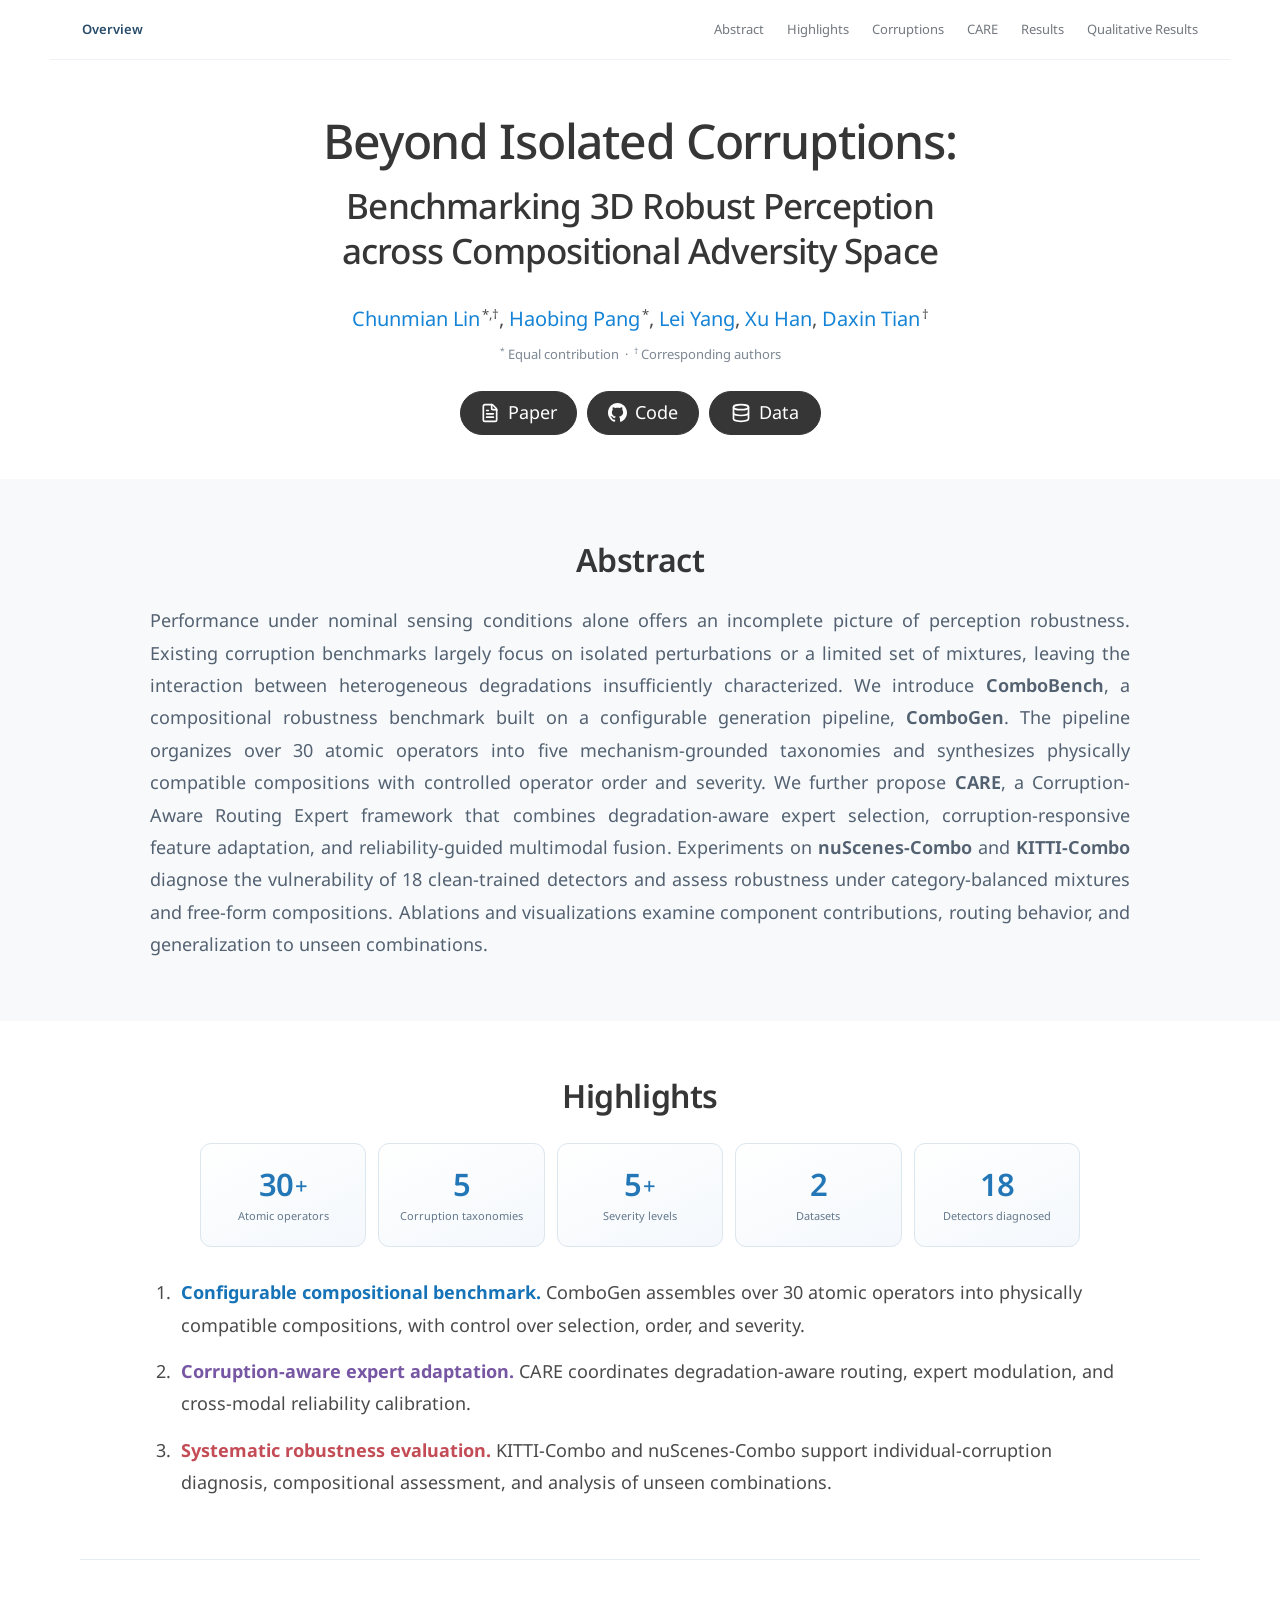
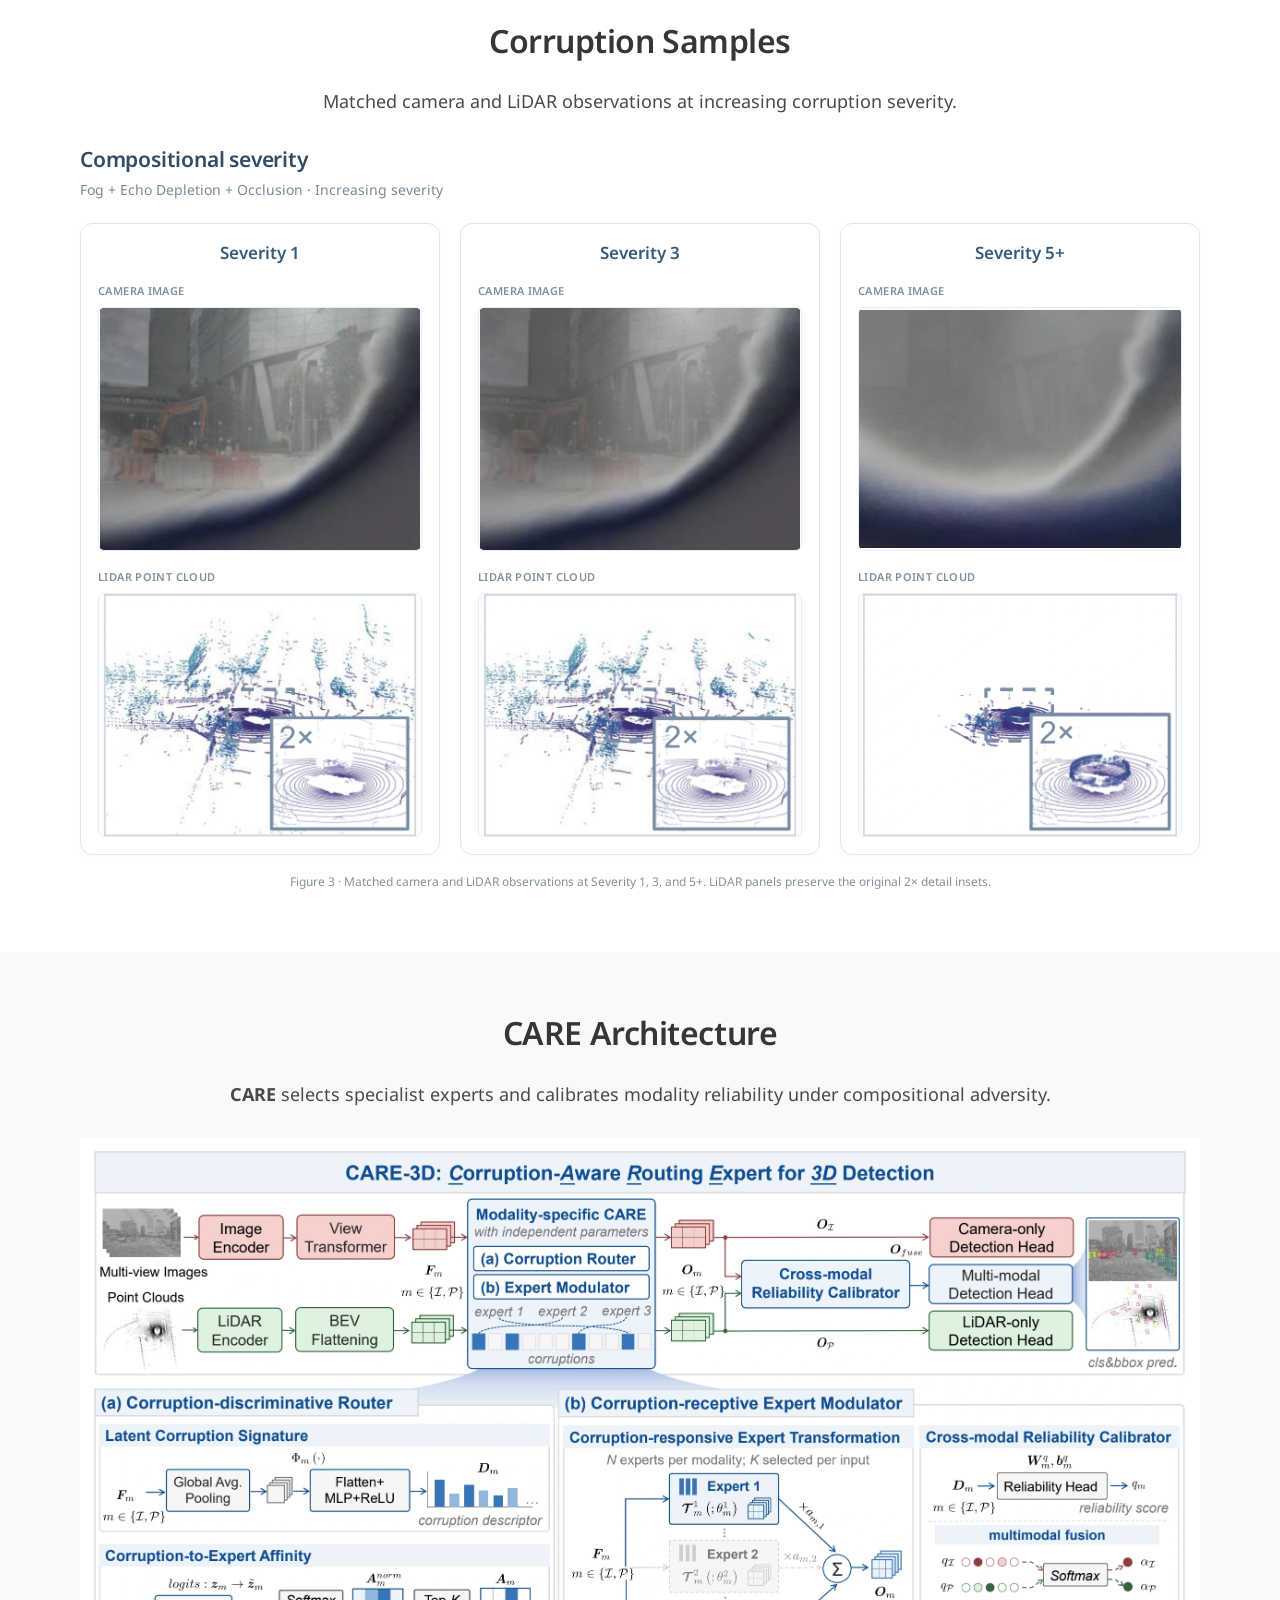
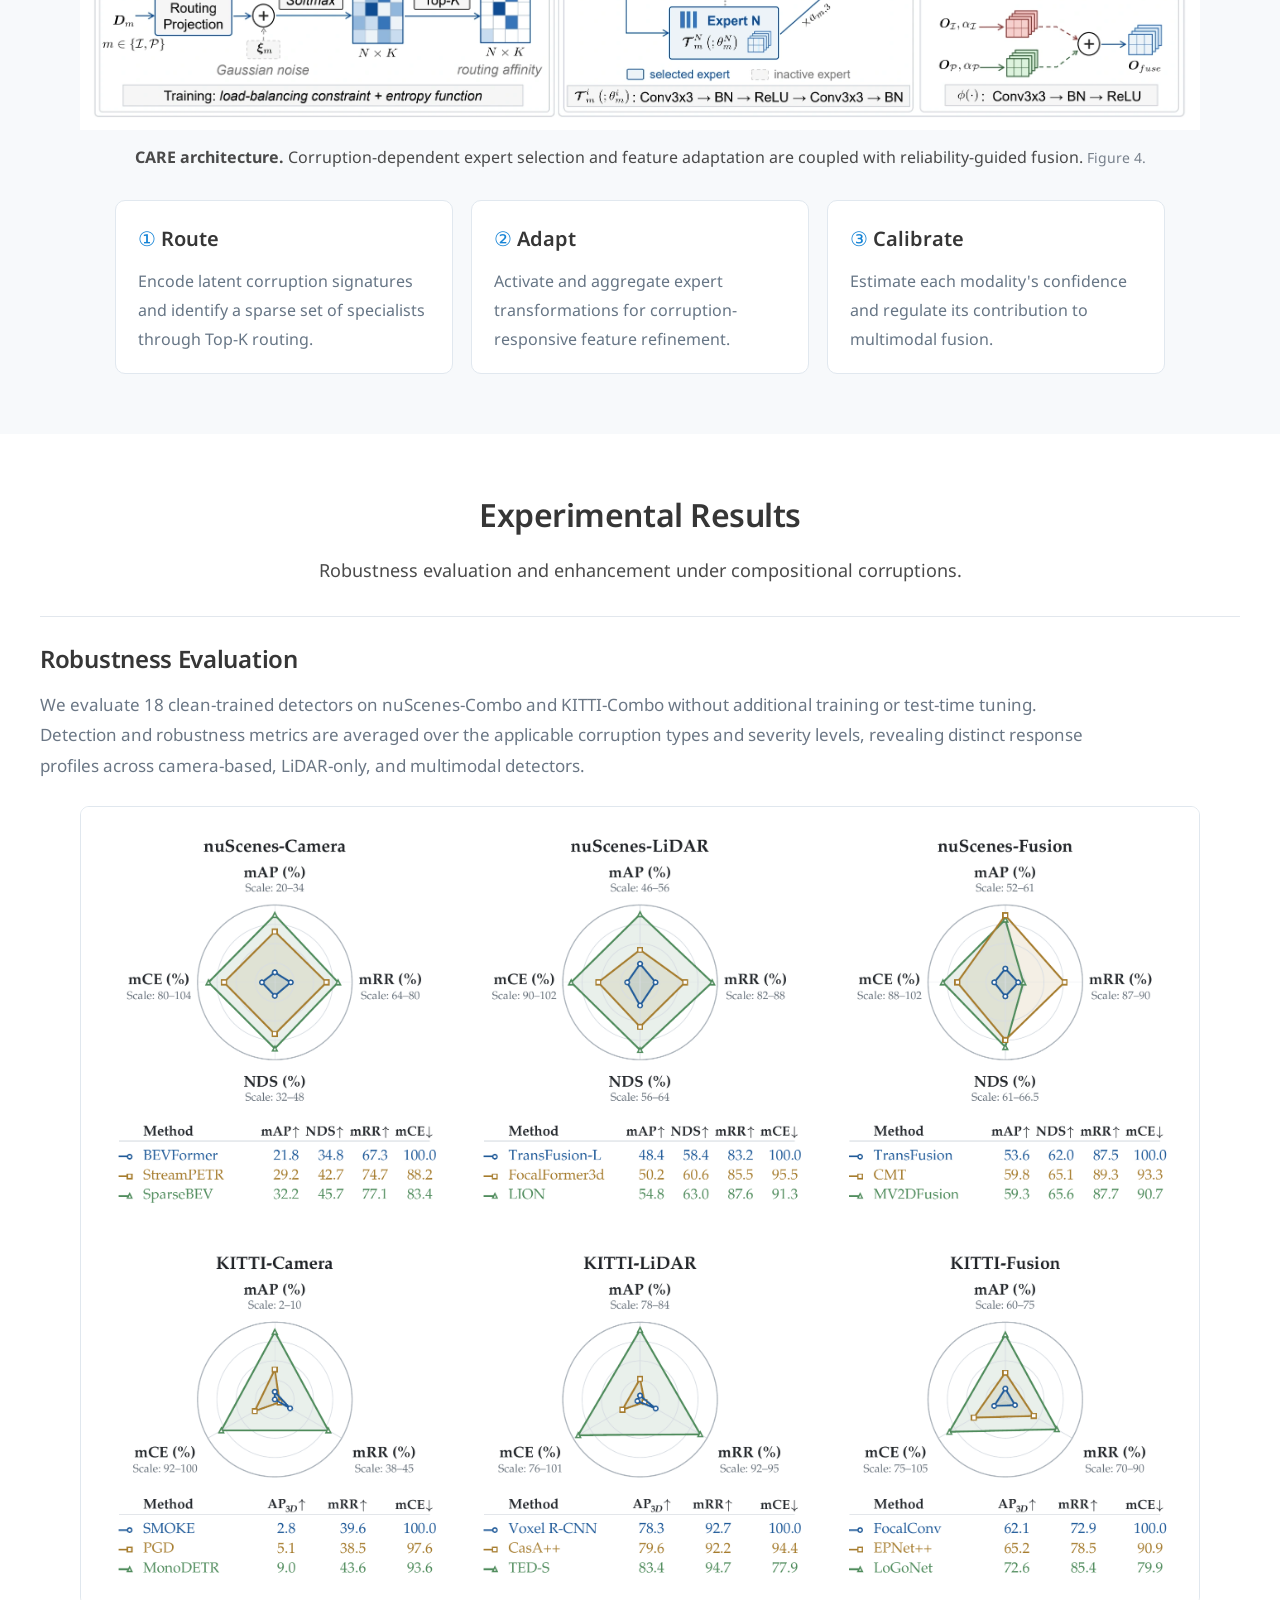
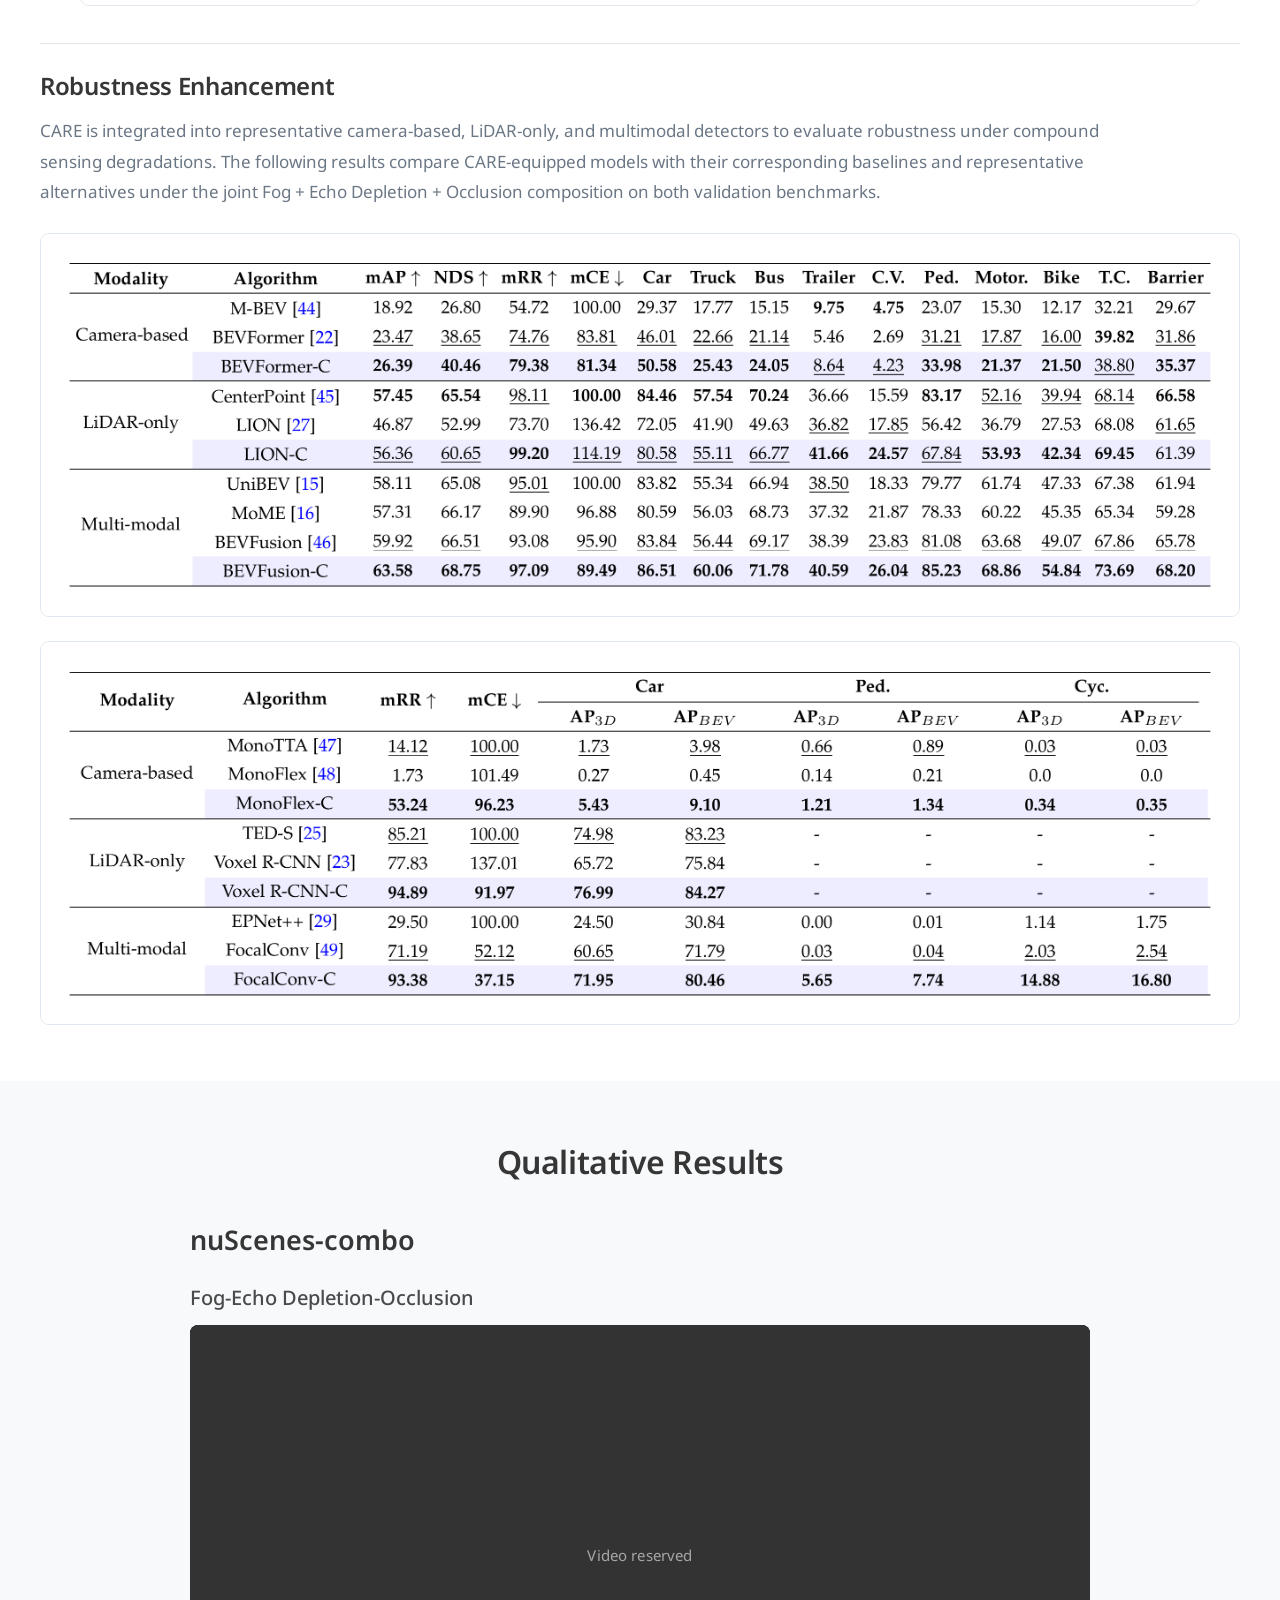
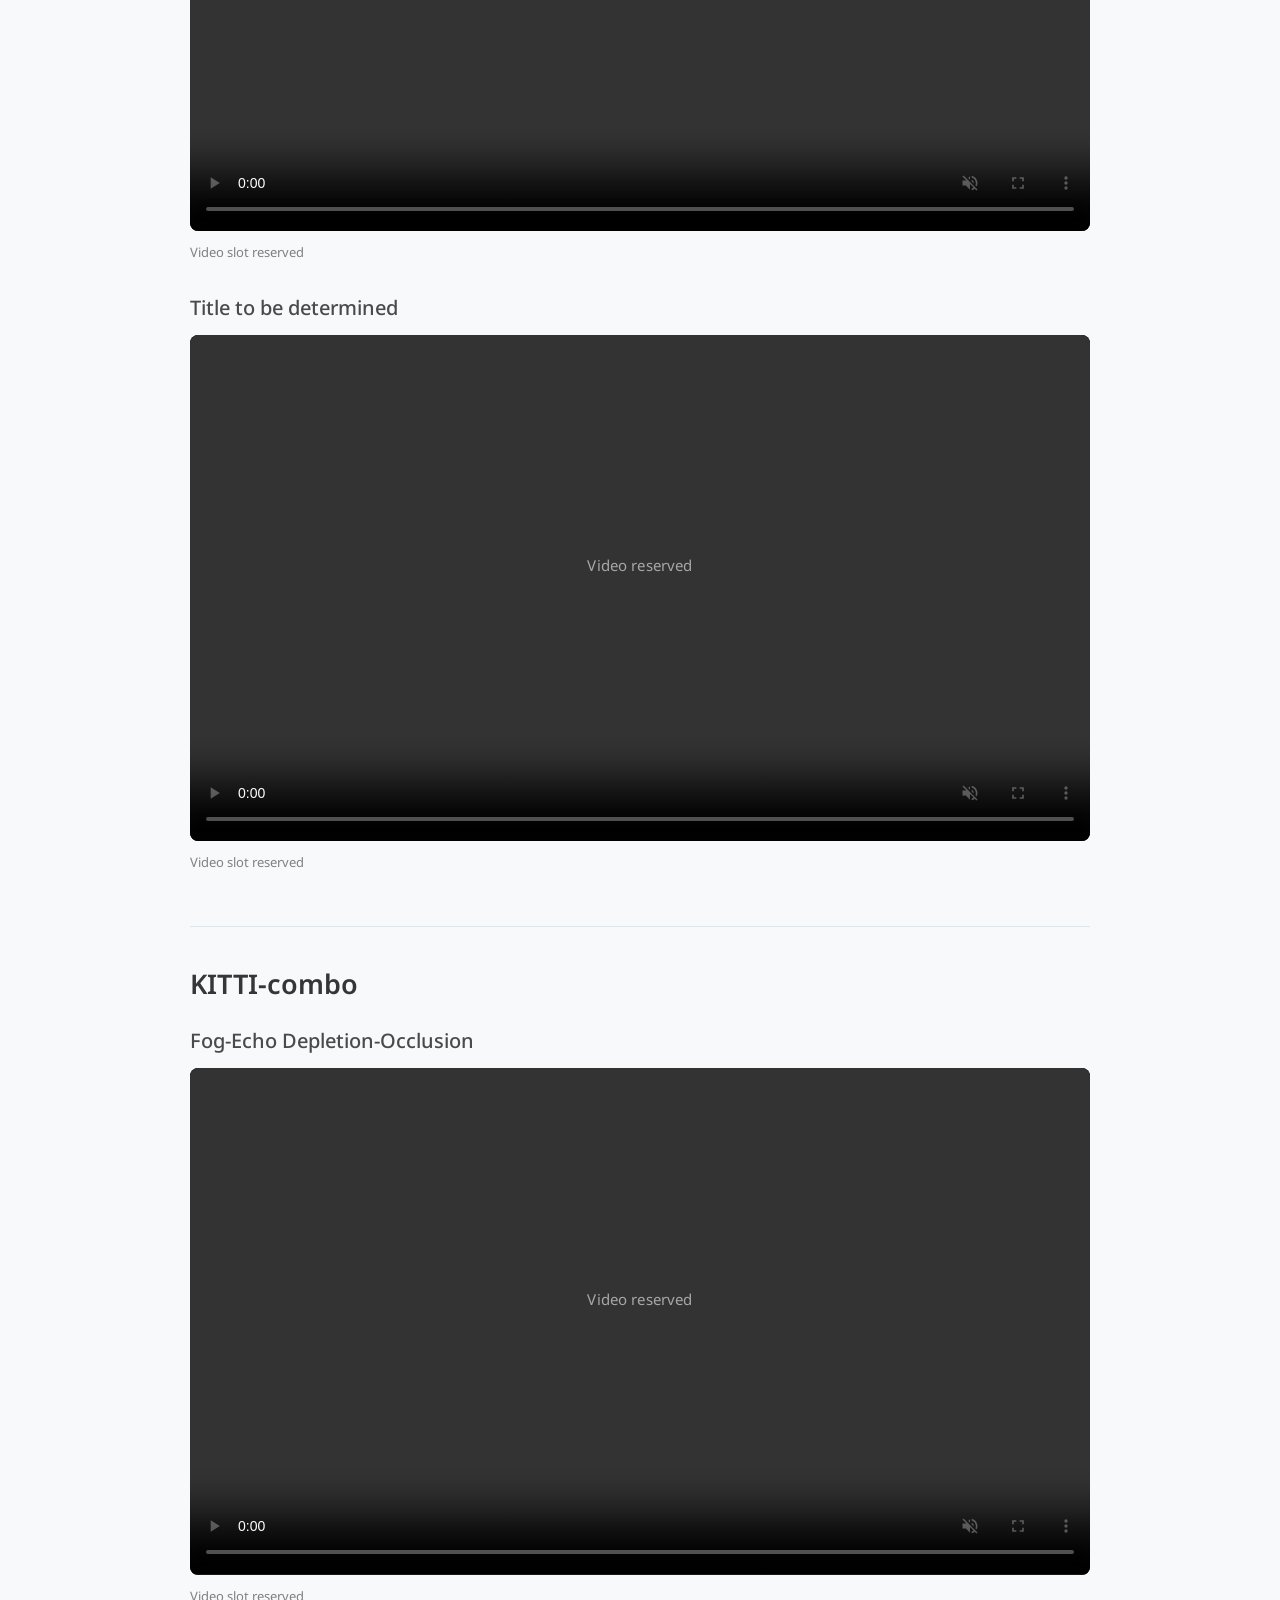
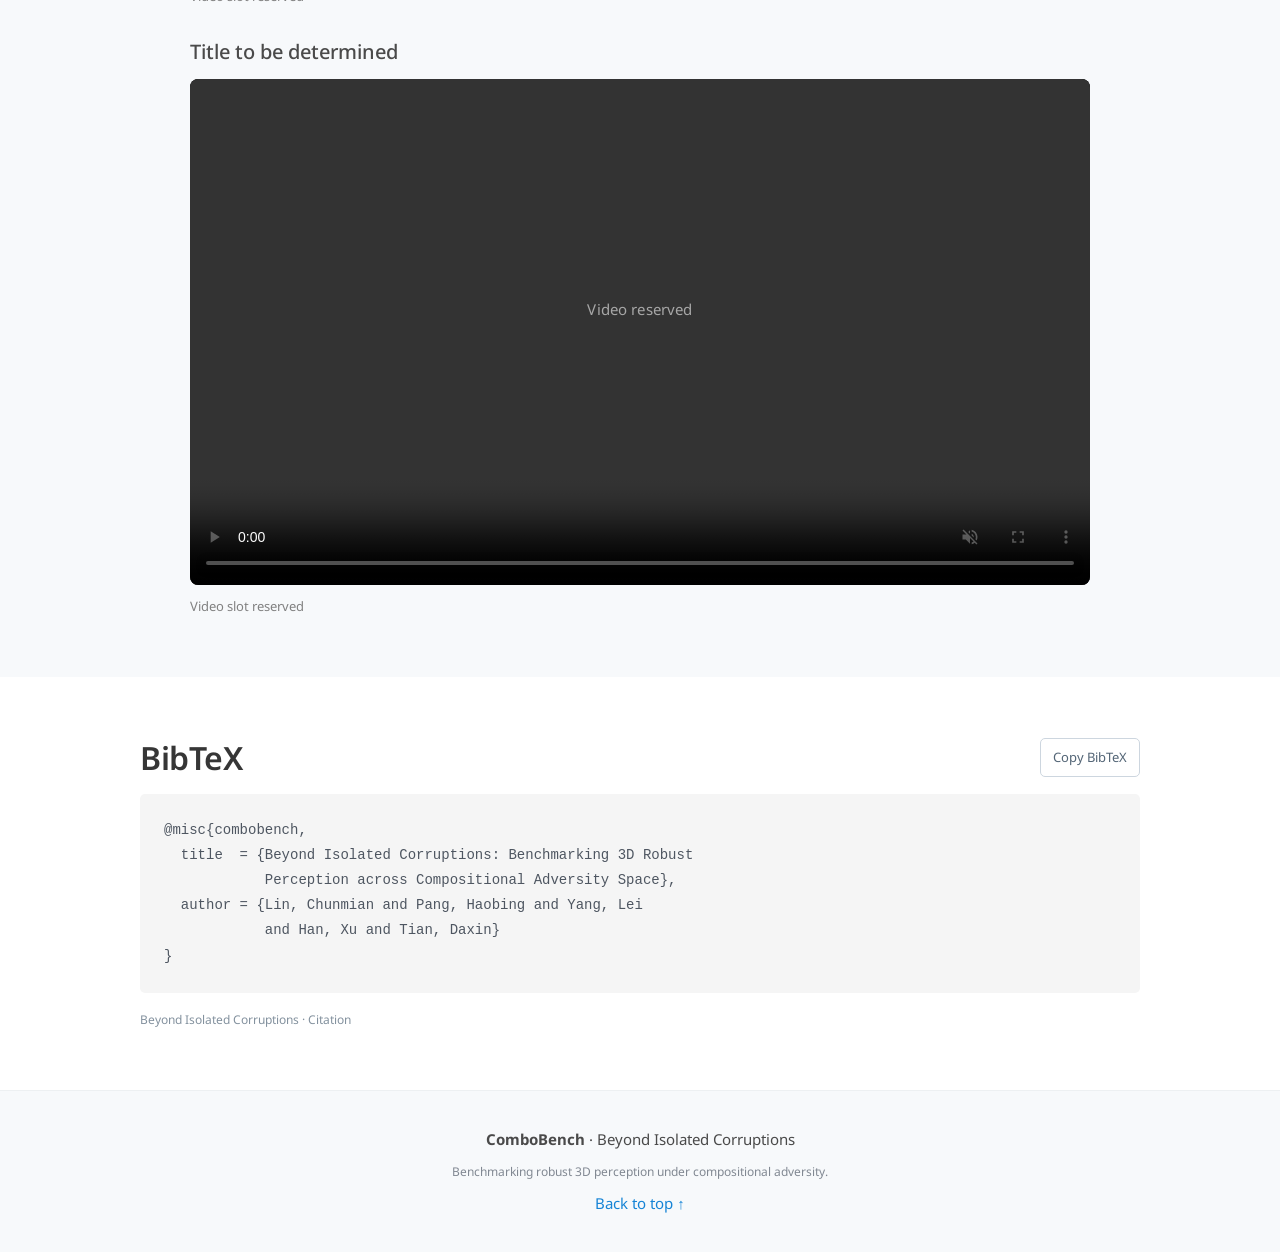
==== project-page/index.html @ 33fd04b5 "Add project page source in project-page directory" ====
<!DOCTYPE html>
<html lang="en">
<head>
<meta charset="utf-8"><meta name="viewport" content="width=device-width,initial-scale=1">
<meta name="description" content="ComboBench: a configurable benchmark and corruption-aware expert framework for robust 3D perception under compositional sensing degradations.">
<meta name="theme-color" content="#ffffff"><title>Beyond Isolated Corruptions: Benchmarking 3D Robust Perception</title>
<link rel="icon" href="assets/favicon.svg" type="image/svg+xml"><link rel="stylesheet" href="styles-v3.css?v=9">
<script src="site-config.js?v=11" defer></script><script src="script-v3.js?v=9" defer></script>
<link rel="stylesheet" href="styles-v9.css?v=9"></head>

<body><a class="skip-link" href="#main">Skip to content</a>
<nav class="top-nav" aria-label="Page sections"><a class="home-link" href="#top">Overview</a><div><a href="#abstract">Abstract</a><a href="#highlights">Highlights</a><a href="#corruption-examples">Corruptions</a><a href="#method">CARE</a><a href="#evaluation">Results</a><a href="#visualization">Qualitative Results</a></div></nav>
<main id="main">
<header class="publication-header" id="top">
<h1>Beyond Isolated Corruptions:
<span class="publication-subtitle">Benchmarking 3D Robust Perception<br class="title-break"> across Compositional Adversity Space</span></h1><p class="authors"><span data-author="chunmian">Chunmian Lin</span><sup>*,†</sup>, <span data-author="haobing">Haobing Pang</span><sup>*</sup>, <span data-author="lei">Lei Yang</span>, <span data-author="xu">Xu Han</span>, <span data-author="daxin">Daxin Tian</span><sup>†</sup></p>

<p class="contribution-note"><sup>*</sup> Equal contribution  ·  <sup>†</sup> Corresponding authors</p>
<p id="venue-line" class="venue-line" hidden=""></p><div class="publication-links" aria-label="Publication resources">
<button class="resource-pill is-pending" type="button" data-resource="paper"><img class="resource-icon" src="assets/icons/paper.svg" alt="" width="20" height="20">Paper</button>
<a class="resource-pill" href="https://github.com/buaa-linx/ComboBench" target="_blank" rel="noopener" data-resource="code"><img class="resource-icon github-icon" src="assets/icons/github.svg" alt="" width="20" height="20">Code</a>
<button class="resource-pill is-pending" type="button" data-resource="data"><img class="resource-icon" src="assets/icons/data.svg" alt="" width="20" height="20">Data</button>
</div></header>
<section class="section soft-section" id="abstract" aria-labelledby="abstract-title"><div class="content abstract-content"><h2 id="abstract-title">Abstract</h2><p>Performance under nominal sensing conditions alone offers an incomplete picture of perception robustness. Existing corruption benchmarks largely focus on isolated perturbations or a limited set of mixtures, leaving the interaction between heterogeneous degradations insufficiently characterized. We introduce <strong>ComboBench</strong>, a compositional robustness benchmark built on a configurable generation pipeline, <strong>ComboGen</strong>. The pipeline organizes over 30 atomic operators into five mechanism-grounded taxonomies and synthesizes physically compatible compositions with controlled operator order and severity. We further propose <strong>CARE</strong>, a Corruption-Aware Routing Expert framework that combines degradation-aware expert selection, corruption-responsive feature adaptation, and reliability-guided multimodal fusion. Experiments on <strong>nuScenes-Combo</strong> and <strong>KITTI-Combo</strong> diagnose the vulnerability of 18 clean-trained detectors and assess robustness under category-balanced mixtures and free-form compositions. Ablations and visualizations examine component contributions, routing behavior, and generalization to unseen combinations.</p></div></section>
<section class="section highlights content" id="highlights" aria-labelledby="highlights-title"><h2 id="highlights-title">Highlights</h2><dl class="benchmark-facts" aria-label="Benchmark at a glance">
<div class="fact-card"><dt>Atomic operators</dt><dd>30<span>+</span></dd></div>
<div class="fact-card"><dt>Corruption taxonomies</dt><dd>5</dd></div>
<div class="fact-card"><dt>Severity levels</dt><dd>5<span>+</span></dd></div>
<div class="fact-card"><dt>Datasets</dt><dd>2</dd></div>
<div class="fact-card"><dt>Detectors diagnosed</dt><dd>18</dd></div>
</dl><ol>
<li><strong class="blue">Configurable compositional benchmark.</strong> ComboGen assembles over 30 atomic operators into physically compatible compositions, with control over selection, order, and severity.</li>
<li><strong class="purple">Corruption-aware expert adaptation.</strong> CARE coordinates degradation-aware routing, expert modulation, and cross-modal reliability calibration.</li>
<li><strong class="red">Systematic robustness evaluation.</strong> KITTI-Combo and nuScenes-Combo support individual-corruption diagnosis, compositional assessment, and analysis of unseen combinations.</li>
</ol></section>
<section class="section content-wide" id="corruption-examples" aria-labelledby="corruption-examples-title"><h2 id="corruption-examples-title">Corruption Samples</h2><p class="section-intro">Matched camera and LiDAR observations at increasing corruption severity.</p><div class="sample-group"><div class="sample-group-heading"><div><h3>Compositional severity</h3><p>Fog + Echo Depletion + Occlusion · Increasing severity</p></div></div><div class="corruption-grid"><article class="corruption-example"><h4>Severity 1</h4><div class="corruption-panels"><figure class="corruption-panel"><figcaption>Camera image</figcaption><button class="figure-zoom corruption-zoom" type="button" data-image="assets/figures/camera-severity-1.webp" data-caption="Severity 1: Camera image under Fog–Echo Depletion–Occlusion on nuScenes-Combo. Original matched example from Figure 3." aria-label="Enlarge Severity 1 camera image"><img src="assets/figures/camera-severity-1.webp" alt="Severity 1 camera image from the matched corruption sequence in Figure 3" width="664" height="500" loading="lazy"><span class="zoom-label">Enlarge ↗</span></button></figure><figure class="corruption-panel"><figcaption>LiDAR point cloud</figcaption><button class="figure-zoom corruption-zoom" type="button" data-image="assets/figures/lidar-severity-1.webp" data-caption="Severity 1: LiDAR point cloud under Fog–Echo Depletion–Occlusion on nuScenes-Combo. Original matched example from Figure 3." aria-label="Enlarge Severity 1 lidar point cloud"><img src="assets/figures/lidar-severity-1.webp" alt="Severity 1 lidar point cloud from the matched corruption sequence in Figure 3" width="670" height="517" loading="lazy"><span class="zoom-label">Enlarge ↗</span></button></figure></div></article><article class="corruption-example"><h4>Severity 3</h4><div class="corruption-panels"><figure class="corruption-panel"><figcaption>Camera image</figcaption><button class="figure-zoom corruption-zoom" type="button" data-image="assets/figures/camera-severity-3.webp" data-caption="Severity 3: Camera image under Fog–Echo Depletion–Occlusion on nuScenes-Combo. Original matched example from Figure 3." aria-label="Enlarge Severity 3 camera image"><img src="assets/figures/camera-severity-3.webp" alt="Severity 3 camera image from the matched corruption sequence in Figure 3" width="663" height="500" loading="lazy"><span class="zoom-label">Enlarge ↗</span></button></figure><figure class="corruption-panel"><figcaption>LiDAR point cloud</figcaption><button class="figure-zoom corruption-zoom" type="button" data-image="assets/figures/lidar-severity-3.webp" data-caption="Severity 3: LiDAR point cloud under Fog–Echo Depletion–Occlusion on nuScenes-Combo. Original matched example from Figure 3." aria-label="Enlarge Severity 3 lidar point cloud"><img src="assets/figures/lidar-severity-3.webp" alt="Severity 3 lidar point cloud from the matched corruption sequence in Figure 3" width="670" height="517" loading="lazy"><span class="zoom-label">Enlarge ↗</span></button></figure></div></article><article class="corruption-example"><h4>Severity 5+</h4><div class="corruption-panels"><figure class="corruption-panel"><figcaption>Camera image</figcaption><button class="figure-zoom corruption-zoom" type="button" data-image="assets/figures/camera-severity-6.webp" data-caption="Severity 5+: Camera image under Fog–Echo Depletion–Occlusion on nuScenes-Combo. Original matched example from Figure 3." aria-label="Enlarge Severity 5+ camera image"><img src="assets/figures/camera-severity-6.webp" alt="Severity 5+ camera image from the matched corruption sequence in Figure 3" width="675" height="500" loading="lazy"><span class="zoom-label">Enlarge ↗</span></button></figure><figure class="corruption-panel"><figcaption>LiDAR point cloud</figcaption><button class="figure-zoom corruption-zoom" type="button" data-image="assets/figures/lidar-severity-6.webp" data-caption="Severity 5+: LiDAR point cloud under Fog–Echo Depletion–Occlusion on nuScenes-Combo. Original matched example from Figure 3." aria-label="Enlarge Severity 5+ lidar point cloud"><img src="assets/figures/lidar-severity-6.webp" alt="Severity 5+ lidar point cloud from the matched corruption sequence in Figure 3" width="674" height="517" loading="lazy"><span class="zoom-label">Enlarge ↗</span></button></figure></div></article></div><p class="source-note">Figure 3 · Matched camera and LiDAR observations at Severity 1, 3, and 5+. LiDAR panels preserve the original 2× detail insets.</p></div></section>
<section class="section soft-section" id="method" aria-labelledby="method-title"><div class="content-wide"><h2 id="method-title">CARE Architecture</h2><p class="section-intro"><strong>CARE</strong> selects specialist experts and calibrates modality reliability under compositional adversity.</p><figure class="research-figure"><button class="figure-zoom" type="button" data-image="assets/figures/care-framework.webp" data-caption="Figure 4: CARE combines corruption-discriminative routing, corruption-receptive expert modulation, and cross-modal reliability calibration." aria-label="Enlarge the CARE framework"><img src="assets/figures/care-framework.webp" alt="CARE architecture: input-conditioned routing, expert modulation, and reliability-guided camera–LiDAR fusion" width="2373" height="1230" loading="lazy"><span class="zoom-label">Enlarge ↗</span></button><figcaption><strong>CARE architecture.</strong> Corruption-dependent expert selection and feature adaptation are coupled with reliability-guided fusion. <span class="figure-number">Figure 4.</span></figcaption></figure>
<div class="method-components"><article><h3><span>①</span> Route</h3><p>Encode latent corruption signatures and identify a sparse set of specialists through Top-K routing.</p></article><article><h3><span>②</span> Adapt</h3><p>Activate and aggregate expert transformations for corruption-responsive feature refinement.</p></article><article><h3><span>③</span> Calibrate</h3><p>Estimate each modality's confidence and regulate its contribution to multimodal fusion.</p></article></div></div></section>
<section class="section results-section" id="evaluation" aria-labelledby="evaluation-title">
  <div class="results-content"><h2 id="evaluation-title">Experimental Results</h2><p class="section-intro">Robustness evaluation and enhancement under compositional corruptions.</p><div class="experiment-block" id="robustness-assessment"><div class="experiment-heading"><h3>Robustness Evaluation</h3></div><p class="experiment-intro">We evaluate 18 clean-trained detectors on nuScenes-Combo and KITTI-Combo without additional training or test-time tuning. Detection and robustness metrics are averaged over the applicable corruption types and severity levels, revealing distinct response profiles across camera-based, LiDAR-only, and multimodal detectors.</p><figure class="paper-result-image assessment-figure"><button class="figure-zoom " type="button" data-image="assets/figures/figure-5-original.webp" data-caption="Figure 5: Clean-trained robustness diagnosis on nuScenes-Combo and KITTI-Combo, averaged over applicable corruptions and severity levels." aria-label="Enlarge robustness assessment figure"><img src="assets/figures/figure-5-original.webp" alt="Figure 5: six radar plots of detection and robustness metrics for clean-trained detectors on KITTI-Combo and nuScenes-Combo" width="2610" height="1835" loading="lazy"><span class="zoom-label">Enlarge ↗</span></button></figure></div><div class="experiment-block" id="robustness-enhancement"><div class="experiment-heading"><h3>Robustness Enhancement</h3></div><p class="experiment-intro">CARE is integrated into representative camera-based, LiDAR-only, and multimodal detectors to evaluate robustness under compound sensing degradations. The following results compare CARE-equipped models with their corresponding baselines and representative alternatives under the joint Fog + Echo Depletion + Occlusion composition on both validation benchmarks.</p><figure class="paper-result-image paper-table" data-table="7"><button class="figure-zoom paper-table-zoom" type="button" data-image="assets/figures/table-7-original.webp" data-caption="nuScenes-Combo: original results under Fog + Echo Depletion + Occlusion." aria-label="Enlarge nuScenes-Combo result table"><img src="assets/figures/table-7-original.webp" alt="Original Table 7: nuScenes-Combo free-form corruption results comparing base and CARE-enhanced detectors" width="2610" height="765" loading="lazy"><span class="zoom-label">Enlarge ↗</span></button></figure><figure class="paper-result-image paper-table" data-table="8"><button class="figure-zoom paper-table-zoom" type="button" data-image="assets/figures/table-8-original.webp" data-caption="KITTI-Combo: original results under Fog + Echo Depletion + Occlusion." aria-label="Enlarge KITTI-Combo result table"><img src="assets/figures/table-8-original.webp" alt="Original Table 8: KITTI-Combo free-form corruption results comparing base and CARE-enhanced detectors" width="2610" height="765" loading="lazy"><span class="zoom-label">Enlarge ↗</span></button></figure></div></div></section>

<section class="section visualization-section soft-section" id="visualization" aria-labelledby="visualization-title"><div class="content-wide">
    <h2 id="visualization-title">Qualitative Results</h2>
    <section class="qualitative-dataset" id="qualitative-nuscenes" aria-labelledby="qualitative-nuscenes-title">
      <h3 id="qualitative-nuscenes-title">nuScenes-combo</h3>
      <div class="dataset-videos"><article class="video-card" aria-labelledby="video-title-nuscenes-1">
      <h4 id="video-title-nuscenes-1">Fog-Echo Depletion-Occlusion</h4>
      <div class="video-slot" data-video="nuscenes" data-video-index="0">
        <video class="reserved-video" controls muted playsinline preload="none" aria-label="nuScenes-combo: Fog-Echo Depletion-Occlusion; video reserved" aria-describedby="video-state-nuscenes-1"></video>
        <div class="video-reserved-label" aria-hidden="true"><span>Video reserved</span></div>
      </div>
      <p class="video-state" id="video-state-nuscenes-1">Video slot reserved</p>
    </article><article class="video-card" aria-labelledby="video-title-nuscenes-2">
      <h4 id="video-title-nuscenes-2">Title to be determined</h4>
      <div class="video-slot" data-video="nuscenes" data-video-index="1">
        <video class="reserved-video" controls muted playsinline preload="none" aria-label="nuScenes-combo: Title to be determined; video reserved" aria-describedby="video-state-nuscenes-2"></video>
        <div class="video-reserved-label" aria-hidden="true"><span>Video reserved</span></div>
      </div>
      <p class="video-state" id="video-state-nuscenes-2">Video slot reserved</p>
    </article></div>
    </section>
<section class="qualitative-dataset" id="qualitative-kitti" aria-labelledby="qualitative-kitti-title">
      <h3 id="qualitative-kitti-title">KITTI-combo</h3>
      <div class="dataset-videos"><article class="video-card" aria-labelledby="video-title-kitti-1">
      <h4 id="video-title-kitti-1">Fog-Echo Depletion-Occlusion</h4>
      <div class="video-slot" data-video="kitti" data-video-index="0">
        <video class="reserved-video" controls muted playsinline preload="none" aria-label="KITTI-combo: Fog-Echo Depletion-Occlusion; video reserved" aria-describedby="video-state-kitti-1"></video>
        <div class="video-reserved-label" aria-hidden="true"><span>Video reserved</span></div>
      </div>
      <p class="video-state" id="video-state-kitti-1">Video slot reserved</p>
    </article><article class="video-card" aria-labelledby="video-title-kitti-2">
      <h4 id="video-title-kitti-2">Title to be determined</h4>
      <div class="video-slot" data-video="kitti" data-video-index="1">
        <video class="reserved-video" controls muted playsinline preload="none" aria-label="KITTI-combo: Title to be determined; video reserved" aria-describedby="video-state-kitti-2"></video>
        <div class="video-reserved-label" aria-hidden="true"><span>Video reserved</span></div>
      </div>
      <p class="video-state" id="video-state-kitti-2">Video slot reserved</p>
    </article></div>
    </section>
</div></section><section class="section citation-section content" id="citation" aria-labelledby="citation-title"><div class="citation-heading"><h2 id="citation-title">BibTeX</h2><button type="button" id="copy-citation">Copy BibTeX</button></div><pre><code id="bibtex">@misc{combobench,
  title  = {Beyond Isolated Corruptions: Benchmarking 3D Robust
            Perception across Compositional Adversity Space},
  author = {Lin, Chunmian and Pang, Haobing and Yang, Lei
            and Han, Xu and Tian, Daxin}
}</code></pre><p class="source-note">Beyond Isolated Corruptions · Citation</p><span id="copy-status" class="sr-only" role="status"></span></section>
</main>
<footer class="site-footer"><div class="content"><p><strong>ComboBench</strong> · Beyond Isolated Corruptions</p><p class="footer-note">Benchmarking robust 3D perception under compositional adversity.</p><p><a href="#top">Back to top ↑</a></p></div></footer>
<dialog id="image-dialog" class="image-dialog" aria-label="Enlarged paper figure"><button type="button" id="dialog-close" class="dialog-close" aria-label="Close enlarged figure">Close ×</button><img id="dialog-image" alt=""><p id="dialog-caption"></p></dialog>
<dialog id="resource-dialog" class="resource-dialog" aria-labelledby="resource-dialog-title"><button type="button" id="resource-dialog-close" class="dialog-close" aria-label="Close resource notice">Close ×</button><span class="placeholder-badge">Reserved resource</span><h2 id="resource-dialog-title">Resource link pending</h2><p id="resource-dialog-message"></p><button type="button" class="notice-dismiss" id="resource-dismiss">Got it</button></dialog>
</body></html>
---- project-page/styles-v3.css ----
:root{--text:#363636;--body:#4a4a4a;--blue:#1684d6;--deep-blue:#126bb5;--border:#e2e5e9;--soft:#f5f5f5}
*{box-sizing:border-box}html{scroll-behavior:smooth;scroll-padding-top:24px}body{margin:0;background:#fff;color:var(--body);font-family:"Segoe UI",Arial,Helvetica,sans-serif;font-size:18px;line-height:1.65;-webkit-font-smoothing:antialiased}h1,h2,h3,h4,p,figure{margin:0}h1,h2,h3,h4{color:var(--text)}a{color:var(--blue);text-decoration:none}a:hover{color:var(--deep-blue);text-decoration:underline}button{font:inherit;cursor:pointer}button,a{-webkit-tap-highlight-color:transparent}button:focus-visible,a:focus-visible{outline:3px solid #93c9f2;outline-offset:4px}img{display:block;max-width:100%}button svg,a svg{width:19px;height:19px;flex-shrink:0}sup{font-size:.65em;line-height:0}.icon-library{position:absolute;width:0;height:0;overflow:hidden}.content,.content-wide{width:calc(100% - 64px);margin-inline:auto}.content{max-width:1000px}.content-wide{max-width:1120px}.section{padding-block:48px}.soft-section{background:var(--soft)}.ruled{border-top:1px solid var(--border)}h2{font-size:32px;font-weight:650;text-align:center;line-height:1.25;letter-spacing:-.6px;margin-bottom:24px}.section-intro{text-align:center;font-size:19px;line-height:1.6;margin:0 auto 28px;max-width:900px}.intro-secondary{font-size:17px;color:#636970}.source-note{font-size:14px;line-height:1.7;color:#6b7178;margin-top:17px;text-align:center}.body-intro{max-width:970px;margin:0 auto 24px;text-align:center;font-size:17px}.skip-link{position:absolute;left:16px;top:-80px;z-index:50;background:#222;color:white;padding:10px 20px}.skip-link:focus{top:10px}.sr-only{position:absolute;width:1px;height:1px;padding:0;margin:-1px;overflow:hidden;clip:rect(0,0,0,0);white-space:nowrap;border:0}
.top-nav{height:54px;max-width:1120px;margin:auto;display:flex;justify-content:space-between;align-items:center;padding-inline:32px;font-size:14px;color:#73787f}.top-nav a{color:inherit}.top-nav .home-link{font-weight:600;color:#4f555b}.top-nav>div{display:flex;gap:24px}.publication-header{max-width:1180px;margin:auto;text-align:center;padding:30px 32px 32px}.publication-header h1{font-size:43px;line-height:1.18;font-weight:650;letter-spacing:-1.45px}.project-name{color:var(--blue);font-weight:750}.publication-subtitle{font-size:39px;font-weight:600;letter-spacing:-1px;display:inline-block;margin-top:7px}.authors{font-size:20px;line-height:1.8;margin:23px auto 6px;max-width:1080px}.authors [data-author]{color:var(--blue);white-space:nowrap}.authors [data-author] a{color:inherit}.authors sup{margin-left:2px}.affiliations{font-size:17px;line-height:1.8;display:flex;flex-wrap:wrap;gap:0 20px;justify-content:center}.affiliations sup{margin-right:2px}.contribution-note{font-size:14px;color:#73787f;margin-top:6px}.venue-line{display:flex;gap:10px;justify-content:center;align-items:center;margin-top:13px;font-size:14px;min-height:24px;color:#586779}.venue-line span{color:#7a8087;font-size:13px}.publication-links{display:flex;flex-wrap:wrap;justify-content:center;gap:7px;margin-top:19px}.resource-pill{display:inline-flex;align-items:center;justify-content:center;gap:7px;background:#363636;border:1px solid #363636;color:#fff;border-radius:999px;min-height:42px;padding:8px 16px;font-size:16px;line-height:1.3;transition:background .15s}.resource-pill:hover{background:#171717;color:#fff;text-decoration:none}.resource-pill small{font-size:10px;color:#e1e3e5;opacity:.85;letter-spacing:.02em}.resource-pill.is-pending{background:#4d5054;border-color:#4d5054}.resource-pill.is-pending:hover{background:#303337}.arxiv-icon{font-family:Georgia,serif;font-size:23px;line-height:19px;width:18px;display:inline-block}
.teaser{padding-top:7px;padding-bottom:25px}.teaser-image{padding:0!important;border-radius:6px;overflow:hidden}.teaser figure>figcaption{font-size:20px;text-align:center;max-width:1050px;margin:18px auto 0;line-height:1.5}.teaser-facts{margin-top:20px;display:flex;justify-content:center;flex-wrap:wrap;gap:12px 26px;font-size:15px;color:#69707a}.teaser-facts b{color:#34576f;font-weight:700}.highlights{padding-top:34px;padding-bottom:44px}.highlights h2{text-align:left;font-size:28px;margin-bottom:19px}.highlights ol{padding-left:26px;margin:0}.highlights li{padding-left:5px;margin-bottom:12px;font-size:18px;line-height:1.7}.highlights li:last-child{margin-bottom:0}.blue{color:#1673b8}.purple{color:#7757a3}.red{color:#c34c56}.abstract-content{max-width:960px}.abstract-content>p:first-of-type{text-align:justify;font-size:18px;line-height:1.8}.abstract-content strong{font-weight:650}
.research-figure{margin:26px 0 24px}.figure-zoom{position:relative;display:block;width:100%;background:white;border:0;padding:12px;text-align:left}.figure-zoom img{width:100%;height:auto}.zoom-label{position:absolute;right:12px;bottom:10px;padding:4px 9px;border-radius:4px;background:#fffffff2;color:#627080;font-size:11px;border:1px solid #e6e9ec;opacity:0;transition:opacity .15s}.figure-zoom:hover .zoom-label,.figure-zoom:focus-visible .zoom-label{opacity:1}.research-figure>figcaption{font-size:16px;line-height:1.65;margin:14px auto 0;max-width:1040px;text-align:center}.figure-number{white-space:nowrap;color:#78818c;font-size:14px}.taxonomy{display:flex;justify-content:center;flex-wrap:wrap;gap:9px;margin:25px auto 30px}.taxonomy span{font-size:14px;color:#3f6d93;background:#eef5fb;border:1px solid #d8e8f5;padding:6px 12px;border-radius:5px}.table-scroll{overflow-x:auto;width:100%;border-block:1px solid #d5dae1}table{width:100%;border-collapse:collapse;font-size:16px;text-align:center;font-variant-numeric:tabular-nums;white-space:nowrap}caption{font-size:16px;font-weight:600;padding-bottom:13px;white-space:normal}th,td{padding:13px 18px;border-bottom:1px solid #e2e6ea}thead th{font-weight:600;background:#f5f7f9;font-size:15px}tbody th{text-align:left;font-weight:500}tbody tr:last-child th,tbody tr:last-child td{border-bottom:0}.yes{color:#378c71;font-size:21px}.benchmark-table{max-width:1000px;margin:30px auto 0;border-top:0}.subsection-title{font-size:24px;font-weight:600;text-align:center;margin:30px 0 15px;line-height:1.35}.method-components{display:grid;grid-template-columns:repeat(3,1fr);gap:35px;max-width:1050px;margin:30px auto 0}.method-components h3{font-size:22px;font-weight:600;margin-bottom:10px}.method-components h3 span{color:var(--blue);font-weight:400}.method-components p{font-size:16px;line-height:1.75}.results-subtitle{margin-top:42px}.result-tabs{display:flex;justify-content:center;border-bottom:1px solid #cfd7df;margin:25px auto 0;max-width:980px;gap:4px}.result-tabs button{font-size:16px;background:transparent;border:0;border-bottom:3px solid transparent;margin-bottom:-1px;color:#636b75;padding:12px 20px}.result-tabs button[aria-selected=true]{border-color:var(--blue);color:var(--blue);font-weight:600}.result-tabs button:hover{background:#f5f9fd}.results-panel{max-width:980px;margin:28px auto 0}.results-panel[hidden]{display:none}.results-panel h4{text-align:center;font-size:21px;font-weight:600}.protocol-description{text-align:center;font-size:14px;color:#737c87;margin-top:6px;margin-bottom:20px}.results-panel th:first-child{min-width:210px}.care-row{background:#eef6fd}.care-row th{font-weight:600}.gain-row{color:#1673b8;font-size:15px}.table-note{max-width:980px;margin:20px auto 0;color:#707984;font-size:13px;line-height:1.8}
.paper-preview{border:1px solid #dce3eb;border-radius:8px;overflow:hidden;background:#fff;margin-top:27px}.preview-label{padding:11px 18px;display:flex;justify-content:space-between;align-items:center;gap:16px;font-size:13px;background:#f2f6fa;border-bottom:1px solid #e0e7ef;color:#57718c}.preview-label strong{font-weight:600;color:#3a6f9d}.sensor-stage{display:grid;grid-template-columns:1fr 1fr;gap:18px;padding:20px 25px 12px}.sensor-stage figure{text-align:center;min-width:0}.sensor-stage img{width:100%;max-width:410px;aspect-ratio:4/3;object-fit:contain;margin:8px auto 0;background:#fff}.sensor-title{font-size:16px;font-weight:600}.sensor-stage figcaption{font-size:12px;color:#7b8490;margin-top:7px}.preview-controls{display:flex;align-items:center;justify-content:space-between;gap:20px;border-top:1px solid #e2e8ef;padding:15px 20px}.play-button{display:flex;align-items:center;gap:7px;white-space:nowrap;background:#337eb8;color:white;border:1px solid #337eb8;padding:8px 13px;border-radius:5px;font-size:14px;min-height:38px}.play-button:hover{background:#226599}.play-button svg{width:17px;height:17px}.severity-buttons{display:flex;gap:4px}.severity-buttons button{min-width:39px;min-height:38px;border:1px solid #d9e0e8;background:#fff;color:#586572;border-radius:4px;font-size:14px;padding:6px 10px}.severity-buttons button:hover{background:#eaf3fc}.severity-buttons button.is-active{background:#337eb8;border-color:#337eb8;color:#fff}.placeholder-badge{font-size:11px;color:#7c6a4d;background:#faf4e8;border:1px solid #eadfc9;border-radius:4px;padding:3px 7px;display:inline-block;vertical-align:middle;margin-left:6px;font-weight:400}#project-video video{width:100%;max-height:580px;background:#181818;border-radius:7px}.download-table th,.download-table td{font-size:15px}.download-table td:nth-child(2){text-align:left;white-space:normal}.download-table td:last-child{text-align:right}.placeholder-link{font:inherit;font-size:14px;color:#778697;padding:3px 0;border:0;background:none;text-decoration:underline;text-decoration-style:dotted;text-underline-offset:4px}.placeholder-link:hover{color:var(--blue)}.citation-section{padding-top:35px}.citation-heading{display:flex;align-items:center;justify-content:space-between;margin-bottom:15px;gap:15px}.citation-heading h2{text-align:left;margin:0}.citation-heading button{font-size:13px;border:1px solid #cdd6df;background:white;color:#536576;border-radius:5px;padding:7px 12px;min-height:36px}.citation-heading button:hover{background:#f0f5fa}pre{font-size:14px;line-height:1.8;overflow-x:auto;background:#f5f5f5;border-radius:5px;padding:24px;margin:0;color:#4e5661}pre code{font-family:Consolas,"Courier New",monospace}.citation-section .source-note{text-align:left}.contact-section{padding-top:10px;padding-bottom:48px;text-align:center}.contact-section h2{font-size:25px;margin-bottom:12px}.contact-section p{font-size:17px}.site-footer{padding:35px 0;background:#fafafa;text-align:center;border-top:1px solid #edf0f2;font-size:15px}.site-footer p+p{margin-top:8px}.site-footer .footer-note{font-size:12px;color:#818892}
.image-dialog{position:fixed;inset:0;max-width:1600px;width:96vw;max-height:94vh;border:1px solid #d8dfe7;border-radius:8px;padding:56px 20px 20px;overflow:auto;background:white;box-shadow:0 25px 100px #0004}.image-dialog::backdrop,.resource-dialog::backdrop{background:#152331c4;backdrop-filter:blur(3px)}.image-dialog>img{width:100%;height:auto}.image-dialog>p{font-size:14px;line-height:1.7;text-align:center;margin:17px auto 0;max-width:1100px}.dialog-close{position:absolute;right:15px;top:12px;font-size:13px;padding:7px 12px;background:#f7f9fb;border:1px solid #dce3eb;border-radius:5px;color:#495c6e}.resource-dialog{width:min(92vw,520px);border:1px solid #dce3eb;border-radius:10px;background:white;padding:55px 32px 30px;color:var(--body);box-shadow:0 25px 100px #0004}.resource-dialog>.placeholder-badge{margin-left:0}.resource-dialog h2{text-align:left;font-size:26px;margin:15px 0 16px}.resource-dialog>p{font-size:16px;line-height:1.8}.notice-dismiss{margin-top:24px;border:0;border-radius:5px;background:#337eb8;color:white;padding:9px 18px;font-size:14px}body:has(dialog[open]){overflow:hidden}
@media(min-width:1500px){.publication-header{padding-top:40px}.publication-header h1{font-size:46px}.publication-subtitle{font-size:42px}}
@media(max-width:1000px){.publication-header h1{font-size:37px;letter-spacing:-1px}.publication-subtitle{font-size:34px}.authors{font-size:19px}.affiliations{font-size:16px}.method-components{gap:25px}.top-nav{padding-inline:28px}.top-nav>div{gap:17px}.teaser figure>figcaption{font-size:18px}.teaser-facts{gap:8px 19px;font-size:14px}.preview-controls{gap:12px}.severity-buttons button{min-width:34px;padding:6px 8px}}
@media(max-width:760px){body{font-size:16px}.content,.content-wide{width:calc(100% - 36px)}.section{padding-block:36px}h2{font-size:28px;margin-bottom:21px}.top-nav{height:43px;padding-inline:18px;font-size:12px}.top-nav>div{gap:14px}.top-nav>div a:nth-child(2){display:none}.publication-header{padding:27px 18px 27px}.publication-header h1{font-size:31px;letter-spacing:-.8px;line-height:1.22}.publication-subtitle{font-size:28px;letter-spacing:-.6px;line-height:1.23;margin-top:10px}.title-break{display:none}.authors{font-size:17px;line-height:1.9;margin-top:22px}.affiliations{font-size:14px;line-height:1.7;gap:3px 14px}.contribution-note{font-size:12px;margin-top:10px}.venue-line{font-size:12px;margin-top:10px}.venue-line span{font-size:11px}.publication-links{gap:7px;margin-top:17px}.resource-pill{font-size:14px;min-height:38px;padding:7px 12px;gap:6px}.resource-pill svg{width:16px;height:16px}.resource-pill small{font-size:9px}.arxiv-icon{width:15px;font-size:20px}.teaser{padding-top:0;padding-bottom:18px}.teaser-image{border-radius:3px}.teaser figure>figcaption{font-size:17px;margin-top:14px;line-height:1.65}.teaser-facts{font-size:12px;gap:7px 15px;margin-top:17px}.highlights{padding-top:22px;padding-bottom:32px}.highlights h2{font-size:25px}.highlights li{font-size:16px;line-height:1.75;margin-bottom:12px}.abstract-content>p:first-of-type{text-align:left;font-size:16px;line-height:1.8}.section-intro{font-size:17px;line-height:1.7;margin-bottom:21px}.intro-secondary{font-size:15px}.research-figure{margin-block:22px}.figure-zoom{padding:6px}.zoom-label{font-size:9px;padding:2px 5px;right:6px;bottom:4px;opacity:1}.research-figure>figcaption{font-size:14px;margin-top:12px;line-height:1.75}.figure-number{font-size:12px}.taxonomy{gap:7px;margin-block:20px}.taxonomy span{font-size:12px;padding:5px 9px}table{font-size:14px}th,td{padding:12px 13px}thead th{font-size:13px}.benchmark-table{margin-top:23px}.benchmark-table table{font-size:13px}.benchmark-table th,.benchmark-table td{padding:10px 12px}.benchmark-table caption{font-size:14px}.method-components{grid-template-columns:1fr;gap:18px;margin-top:25px}.method-components h3{font-size:19px;margin-bottom:5px}.method-components p{font-size:15px;line-height:1.8}.subsection-title{font-size:22px;margin-top:25px}.body-intro{font-size:15px;line-height:1.8}.results-subtitle{margin-top:32px}.result-tabs{gap:0}.result-tabs button{font-size:13px;padding:10px 9px;flex:1;line-height:1.5}.results-panel{margin-top:22px}.results-panel h4{font-size:18px}.protocol-description{font-size:12px;line-height:1.7;margin-bottom:15px}.results-panel th:first-child{min-width:165px}.results-panel td{font-size:14px}.gain-row td,.gain-row th{font-size:12px}.table-note{font-size:12px;line-height:1.8}.source-note{font-size:12px;line-height:1.8}.sensor-stage{gap:10px;padding:15px 10px 10px}.sensor-title{font-size:14px}.sensor-stage figcaption{font-size:11px}.preview-label{font-size:11px;padding:10px 12px}.preview-controls{padding:12px;align-items:stretch;flex-direction:column;gap:12px}.play-button{align-self:flex-start;font-size:13px;padding:7px 11px}.severity-buttons{justify-content:space-between}.severity-buttons button{flex:1;min-width:0;font-size:13px;padding:6px 7px}.placeholder-badge{font-size:10px}.download-table th,.download-table td{font-size:13px}.download-table td:nth-child(2){min-width:180px}.placeholder-link{font-size:12px}.citation-heading h2{font-size:26px}.citation-heading button{font-size:12px}pre{font-size:12px;padding:18px;line-height:1.8}.contact-section{padding-bottom:34px}.contact-section h2{font-size:23px}.contact-section p{font-size:15px}.site-footer{font-size:13px;padding:28px 0}.site-footer .footer-note{font-size:11px}.image-dialog{padding:52px 8px 15px}.image-dialog>p{font-size:12px}.resource-dialog{padding:52px 24px 25px}.resource-dialog h2{font-size:24px}}
@media(max-width:400px){.top-nav>div{gap:10px}.top-nav>div a:first-child{display:none}.publication-header h1{font-size:28px}.publication-subtitle{font-size:25px}.authors{font-size:16px}.affiliations{font-size:13px}.resource-pill{padding-inline:10px;font-size:13px}.sensor-stage{grid-template-columns:1fr}.sensor-stage img{max-width:315px}.sensor-stage figure+figure{border-top:1px solid #edf0f4;padding-top:12px}.teaser-facts{gap:6px 12px}}
@media(prefers-reduced-motion:reduce){html{scroll-behavior:auto}*,*::before,*::after{transition:none!important;animation:none!important}}
.sensor-stage img{height:auto}

/* Third revision: three resource links, complete Tables 7/8, and two independent video slots. */
.resource-pill{min-width:110px;gap:9px;padding-inline:19px}.resource-icon{width:20px;height:20px;object-fit:contain;filter:brightness(0) invert(1);flex-shrink:0}.github-icon{width:21px;height:21px}.publication-links{gap:9px}.results-content{width:calc(100% - 56px);max-width:1390px;margin-inline:auto}.result-table-block+.result-table-block{margin-top:42px}.result-table-heading{display:flex;align-items:baseline;justify-content:space-between;gap:20px;margin:0 0 13px}.result-table-heading h3{font-size:22px;font-weight:600}.result-table-heading p{font-size:13px;color:#6b7785}.results-section .section-intro{max-width:1000px;padding-inline:18px}.science-table-wrap{border-top:2px solid #536a7c;border-bottom:1px solid #b8c4cf}.science-table{font-size:13px;line-height:1.5;min-width:1040px}.science-table thead th{font-size:12px;padding:10px 7px;background:#f2f6fa;color:#40546a;vertical-align:middle}.science-table td,.science-table tbody th{padding:10px 7px;font-size:12.5px}.science-table tbody th.method-name{white-space:nowrap;min-width:138px}.science-table .modality-label{font-size:12px;min-width:110px;text-align:center;vertical-align:middle;background:#fafbfd;color:#68798b;white-space:normal;font-weight:500}.science-table .modality-start>th,.science-table .modality-start>td{border-top:1px solid #b7c5d3}.science-table .care-row{background:#edf5fd}.science-table .care-row .method-name{font-weight:650;color:#216396}.science-table .method-reference{font-size:10px;color:#8794a1;margin-left:3px}.science-table caption{text-align:left;font-size:14px;font-weight:400;padding:12px 0;color:#657586;caption-side:bottom;white-space:normal}.results-source{display:flex;justify-content:space-between;gap:20px;align-items:center;flex-wrap:wrap;font-size:12px;color:#74818f;margin-top:12px}.care-legend{display:inline-flex;gap:7px;align-items:center}.care-legend:before{content:"";width:12px;height:12px;border:1px solid #c9dfef;background:#edf5fd}.scroll-note{font-size:12px;color:#7a8795;margin-top:8px}.science-table--kitti{min-width:950px}.dataset-videos{display:grid;grid-template-columns:1fr 1fr;gap:28px;margin-top:30px}.video-card{min-width:0}.video-card h3{font-size:22px;font-weight:600;text-align:center;margin-bottom:15px}.video-slot{aspect-ratio:16/9;overflow:hidden;border:1px solid #dce5ee;border-radius:7px;background:#f1f5f9}.video-placeholder{position:relative;display:flex;height:100%;width:100%;align-items:center;justify-content:center;flex-direction:column;padding:20px;gap:8px;background:linear-gradient(135deg,#f5f8fc,#edf3f8)}.video-slot-tag{position:absolute;left:14px;top:12px;font-size:11px;font-weight:600;letter-spacing:.06em;color:#7c91a5}.video-icon-disc{display:flex;align-items:center;justify-content:center;width:62px;height:62px;border:1px solid #d6e3ef;background:#fff;border-radius:50%;margin-bottom:6px}.video-icon-disc img{width:30px;height:30px;opacity:.65}.video-placeholder strong{font-size:17px;color:#5f7890;font-weight:600}.video-placeholder>span:last-child{font-size:12px;color:#8a9aab}.video-state{font-size:12px;color:#8793a0;text-align:center;margin-top:11px}.video-slot video{width:100%;height:100%;display:block;background:#14202d;object-fit:contain}.top-nav>div{gap:22px}
@media(max-width:760px){.publication-links{gap:7px}.resource-pill{min-width:94px;padding-inline:14px;gap:7px}.resource-icon{width:18px;height:18px}.github-icon{width:19px;height:19px}.results-content{width:calc(100% - 36px)}.result-table-heading{align-items:flex-start;flex-direction:column;gap:5px}.result-table-heading h3{font-size:20px}.result-table-heading p{font-size:12px}.dataset-videos{grid-template-columns:1fr;gap:28px}.video-card h3{font-size:20px;margin-bottom:12px}.video-placeholder strong{font-size:16px}.video-placeholder>span:last-child{font-size:11px}.video-icon-disc{width:53px;height:53px;margin-bottom:2px}.video-icon-disc img{width:27px;height:27px}.results-source{font-size:11px;gap:8px}.top-nav>div{gap:14px}.top-nav>div a:first-child{display:none}}

.second-table-heading{margin-top:38px}.science-table tbody th.method-name{font-size:12.5px}.science-table caption{padding:12px 10px}

.github-icon{filter:none;width:19px;height:19px}

/* Paired corrupted observations, placed immediately before the CARE architecture. */
.corruption-grid{display:grid;grid-template-columns:repeat(3,minmax(0,1fr));gap:24px;margin-top:30px}.corruption-example{min-width:0}.corruption-example h3{text-align:center;font-size:18px;font-weight:600;color:#36698f;margin-bottom:16px}.corruption-panel+.corruption-panel{margin-top:17px}.corruption-panel>figcaption{text-align:center;font-size:13px;color:#6d7e8e;margin-bottom:9px}.corruption-zoom{padding:0;border:1px solid #e0e7ee;border-radius:4px;overflow:hidden}.corruption-zoom img{width:100%;height:auto;aspect-ratio:4/3;object-fit:contain;background:#fff}.corruption-zoom .zoom-label{font-size:10px;bottom:5px;right:6px}.top-nav>div{gap:20px}
@media(max-width:760px){.corruption-grid{grid-template-columns:1fr;gap:30px;max-width:450px;margin-inline:auto}.corruption-example h3{font-size:18px;margin-bottom:13px}.corruption-panel>figcaption{font-size:12px}.corruption-panel+.corruption-panel{margin-top:13px}.top-nav>div{gap:14px}.top-nav>div a[href="#abstract"]{display:none}}

/* Research-first layout: abstract, highlights, corruption samples, and results. */
.top-nav{max-width:1180px;border-bottom:1px solid #eef1f5;gap:28px;height:60px}
.top-nav .home-link{color:#284c6a;flex-shrink:0}
.top-nav>div{gap:23px}
.publication-header{padding:54px 32px 44px;max-width:1160px}
.publication-header h1{font-size:46px;letter-spacing:-1.45px;line-height:1.18;font-weight:700;color:#22364a}
.publication-subtitle{display:block;font-size:34px;line-height:1.3;letter-spacing:-.8px;font-weight:500;margin-top:15px;color:#3c4a5a}
.authors{margin-top:28px;font-size:19px}
.contribution-note{font-size:13px;color:#7c8793}
.venue-line[hidden]{display:none}
.publication-links{gap:10px;margin-top:24px}
.resource-pill,.resource-pill.is-pending{min-width:112px;background:#263b50;border-color:#263b50;padding:10px 21px;min-height:44px}
.resource-pill:hover,.resource-pill.is-pending:hover{background:#152a3d;border-color:#152a3d}
.section{padding-block:60px}
.soft-section{background:#f7f9fb}
.abstract-content{max-width:980px}
.abstract-content>p:first-of-type{font-size:17px;line-height:1.95;color:#536171}
.highlights{max-width:1120px;padding-block:54px 60px}
.highlights h2{text-align:center;font-size:32px;margin-bottom:27px}
.benchmark-facts{display:grid;grid-template-columns:repeat(5,minmax(0,1fr));gap:13px;margin:0 0 32px}
.fact-card{display:flex;flex-direction:column;align-items:center;justify-content:center;gap:9px;min-height:142px;padding:23px 10px 20px;border:1px solid #dbe6ef;border-radius:13px;background:linear-gradient(155deg,#fff,#f4f8fc);box-shadow:0 4px 16px #2c4c6b05}
.fact-card dt{order:2;font-size:13px;font-weight:500;line-height:1.5;text-align:center;color:#64788b;max-width:145px}
.fact-card dd{order:1;margin:0;color:#2377b6;font-weight:700;font-size:38px;line-height:1.1;letter-spacing:-1.2px;font-variant-numeric:tabular-nums}
.fact-card dd span{font-size:27px;font-weight:500;margin-left:2px;vertical-align:3px}
.highlights ol{max-width:980px;margin-inline:auto}
.highlights li{font-size:17px;line-height:1.85;margin-bottom:14px}
#corruption-examples{border-top:1px solid #e6edf3}
.sample-group+.sample-group{margin-top:42px;padding-top:36px;border-top:1px solid #e0e8ef}
.sample-group-heading{display:flex;align-items:flex-start;gap:13px;margin-bottom:22px}
.sample-group-index{font-size:12px;line-height:32px;color:#3985ba;background:#edf5fc;border:1px solid #dcebf6;border-radius:8px;width:34px;height:34px;text-align:center;font-weight:650;flex-shrink:0}
.sample-group-heading h3{font-size:21px;font-weight:600;line-height:1.35;letter-spacing:-.2px;color:#314d65}
.sample-group-heading p{font-size:14px;line-height:1.6;color:#7a8997;margin-top:5px}
.corruption-grid{gap:20px;margin-top:0}
.corruption-example{padding:17px;border:1px solid #dde6ee;border-radius:12px;overflow:hidden;background:#fff;box-shadow:0 3px 12px #203e5704}
.corruption-example h3,.corruption-example h4{text-align:center;font-size:17px;font-weight:650;line-height:1.4;color:#355b79;margin:0 0 16px}
.sample-label{display:block;width:max-content;max-width:100%;margin:7px auto 0;border:1px solid #dce8f3;border-radius:99px;padding:2px 8px;color:#738a9e;font-size:10px;font-weight:500;letter-spacing:.02em;line-height:1.6}
.corruption-panel>figcaption{text-align:left;font-size:11px;font-weight:600;letter-spacing:.035em;text-transform:uppercase;color:#80909e;margin-bottom:7px}
.corruption-panel+.corruption-panel{margin-top:16px}
.corruption-zoom{border-radius:6px;border-color:#e6edf3}
.corruption-zoom img{background:#fbfcfe}
.sequence-grid .corruption-panel:first-child img{aspect-ratio:1.87}
.sequence-grid .corruption-panel:last-child img{aspect-ratio:1.27}
.method-components{gap:18px}
.method-components article{border:1px solid #e1e8ef;border-radius:10px;padding:20px 22px;background:#fff}
.method-components h3{font-size:20px}
.method-components p{font-size:15px;color:#667585}
.results-section{padding-bottom:56px}
.results-section h2{margin-bottom:18px}
.visualization-frame{border:1px solid #dce6ef;border-radius:14px;overflow:hidden;background:#fff;box-shadow:0 8px 28px #28496607;margin-top:30px}
.figure-heading{display:flex;align-items:center;gap:16px;padding:17px 22px;background:#fff;border-bottom:1px solid #e8edf3;line-height:1.4}
.figure-eyebrow{padding:4px 9px;border:1px solid #d9e8f4;border-radius:5px;color:#4180ad;background:#f3f8fc;font-size:11px;letter-spacing:.02em}
.figure-heading strong{font-size:15px;font-weight:600;color:#3d5368}
.figure-heading>span:last-child{margin-left:auto;color:#8a97a4;font-size:12px}
.visualization-frame .figure-zoom{padding:18px}
.visualization-frame>figcaption{text-align:center;font-size:13px;line-height:1.7;color:#788897;padding:15px 25px 20px;border-top:1px solid #eef2f6}
.source-note{color:#83919e;font-size:12px}
.site-footer{background:#f7f9fb}
@media(min-width:1500px){.publication-header h1{font-size:49px}.publication-subtitle{font-size:36px}}
@media(max-width:1000px){.publication-header h1{font-size:41px}.publication-subtitle{font-size:30px}.top-nav>div{gap:18px}.fact-card{min-height:130px}.fact-card dd{font-size:34px}.fact-card dt{font-size:12px}.corruption-example{padding:13px}.corruption-grid{gap:15px}}
@media(max-width:760px){
  .top-nav{height:auto;min-height:51px;gap:20px;padding-block:14px;align-items:center;font-size:12px}
  .top-nav>div{overflow-x:auto;white-space:nowrap;gap:18px;scrollbar-width:none}
  .top-nav>div::-webkit-scrollbar{display:none}
  .top-nav>div a,.top-nav>div a:first-child,.top-nav>div a:nth-child(2),.top-nav>div a[href="#abstract"]{display:block}
  .publication-header{padding:34px 20px 34px}
  .publication-header h1{font-size:34px;letter-spacing:-.9px}
  .publication-subtitle{font-size:25px;letter-spacing:-.5px;margin-top:13px;line-height:1.35}
  .authors{font-size:16px;margin-top:22px;line-height:1.9}
  .contribution-note{font-size:11px}
  .resource-pill,.resource-pill.is-pending{min-width:93px;min-height:41px;padding:9px 16px;font-size:14px}
  .section{padding-block:38px}
  .abstract-content>p:first-of-type{font-size:16px;line-height:1.85}
  .highlights h2{font-size:28px}
  .benchmark-facts{grid-template-columns:repeat(6,minmax(0,1fr));gap:10px;margin-bottom:26px}
  .fact-card{grid-column:span 2;min-height:119px;padding:18px 8px;gap:8px;border-radius:10px}
  .fact-card:nth-last-child(-n+2){grid-column:span 3}
  .fact-card dd{font-size:32px}.fact-card dd span{font-size:22px;vertical-align:2px}
  .fact-card dt{font-size:11px;max-width:120px}
  .highlights li{font-size:16px;line-height:1.8}
  .sample-group-heading h3{font-size:19px}.sample-group-heading p{font-size:13px}
  .sample-group+.sample-group{margin-top:30px;padding-top:28px}
  .corruption-grid{max-width:none;gap:14px;grid-template-columns:1fr}
  .corruption-example{padding:15px}
  .corruption-example h3,.corruption-example h4{text-align:left;margin-bottom:15px;font-size:17px}
  .sample-label{display:inline-block;margin:0 0 0 8px;vertical-align:2px}
  .corruption-panels{display:grid;grid-template-columns:1fr 1fr;gap:13px}
  .corruption-panel+.corruption-panel{margin-top:0}
  .corruption-panel>figcaption{font-size:10px}
  .figure-heading{gap:10px;padding:13px 14px;flex-wrap:wrap}
  .figure-heading strong{font-size:13px}.figure-eyebrow{font-size:10px;padding:3px 7px}
  .figure-heading>span:last-child{font-size:10px}
  .visualization-frame .figure-zoom{padding:7px}
  .visualization-frame>figcaption{padding:12px 16px 15px;font-size:12px}
  .method-components article{padding:17px 20px}
}
@media(max-width:400px){.publication-header h1{font-size:30px}.publication-subtitle{font-size:23px}.authors{font-size:15px}.corruption-panels{gap:9px}.corruption-example{padding:12px}.sample-label{font-size:9px}.fact-card dd{font-size:30px}}

/* Compact facts within the original, neutral section layout. */
.benchmark-facts{max-width:880px;margin:0 auto 29px;grid-template-columns:repeat(5,minmax(0,1fr));gap:12px}
.fact-card{min-height:104px;padding:16px 10px;border-radius:11px;gap:7px;box-shadow:none}
.fact-card dd{font-size:31px;letter-spacing:-.8px}
.fact-card dd span{font-size:22px;vertical-align:2px}
.fact-card dt{font-size:11px;line-height:1.45;max-width:140px}
.results-content{max-width:1200px;width:calc(100% - 64px)}
.experiment-block{margin-top:30px;padding-top:25px;border-top:1px solid #e2e7ed;scroll-margin-top:25px}
.experiment-block+.experiment-block{margin-top:37px}
.experiment-heading{margin-bottom:14px}
.experiment-heading h3{font-size:24px;font-weight:600;letter-spacing:-.3px;line-height:1.4;color:var(--text)}
.experiment-intro{font-size:16px;line-height:1.85;color:#6b7785;max-width:1070px;margin-bottom:25px}
.paper-result-image{overflow:hidden;border:1px solid #e0e7ee;border-radius:9px;background:#fff}
.paper-result-image .figure-zoom{padding:19px}
.paper-result-image img{width:100%;height:auto}
.paper-table+.paper-table{margin-top:24px}
.paper-table .figure-zoom{padding:22px}
.assessment-figure{max-width:1120px;margin-inline:auto}
.image-dialog>img.is-table{width:max(100%,1100px);max-width:none;height:auto}
@media(max-width:1000px){.fact-card{min-height:99px}.fact-card dd{font-size:30px}.fact-card dt{font-size:11px}}
@media(max-width:760px){
 .benchmark-facts{max-width:510px;grid-template-columns:repeat(6,minmax(0,1fr));gap:10px;margin-bottom:26px}
 .fact-card,.fact-card:nth-last-child(-n+2){grid-column:span 2;min-height:92px;padding:12px 8px;gap:6px}
 .fact-card:nth-child(4){grid-column:2 / span 2}
 .fact-card:nth-child(5){grid-column:4 / span 2}
 .fact-card dd{font-size:29px}.fact-card dd span{font-size:20px;vertical-align:2px}.fact-card dt{font-size:11px;line-height:1.45}
 .results-content{width:calc(100% - 36px)}
 .experiment-block{margin-top:25px;padding-top:23px}
 .experiment-block+.experiment-block{margin-top:29px}
 .experiment-heading h3{font-size:21px}
 .experiment-intro{font-size:14px;line-height:1.85;margin-bottom:20px}
 .paper-result-image .figure-zoom{padding:9px}
 .paper-table .figure-zoom{padding:12px}
 .paper-table+.paper-table{margin-top:18px}
}
@media(max-width:400px){.benchmark-facts{gap:8px}.fact-card,.fact-card:nth-last-child(-n+2){min-height:87px;padding:11px 6px}.fact-card dd{font-size:27px}.fact-card dd span{font-size:19px}.fact-card dt{font-size:10px}}
---- project-page/styles-v9.css ----
/* Noto Sans typography and native video presentation inspired by the academic Astro template. */
@font-face{
 font-family:"Noto Sans";
 src:url("assets/fonts/NotoSans-variable.ttf") format("truetype");
 font-style:normal;
 font-weight:100 900;
 font-display:swap;
}
body{font-family:"Noto Sans",Arial,Helvetica,sans-serif;font-size:18px;font-weight:400;line-height:1.78;color:#4a4a4a}
button,input,textarea,select{font-family:inherit}
.publication-header h1{font-family:inherit;font-size:48px;font-weight:500;line-height:1.14;letter-spacing:-1.15px;color:#363636}
.publication-subtitle{font-size:35px;font-weight:500;line-height:1.28;letter-spacing:-.8px;color:#363636}
.authors{font-size:20px;font-weight:400;line-height:1.8}
.contribution-note{font-size:13px;line-height:1.8}
.resource-pill,.resource-pill.is-pending{font-size:18px;font-weight:400;background:#363636;border-color:#363636;min-height:44px;padding:9px 19px;gap:8px}
.resource-pill:hover,.resource-pill.is-pending:hover{background:#242424;border-color:#242424}
h2{font-family:inherit;font-size:32px;font-weight:600;line-height:1.3;letter-spacing:-.45px}
.highlights h2{font-size:32px;font-weight:600}
.abstract-content>p:first-of-type{font-size:18px;line-height:1.8}
.highlights li{font-size:18px;line-height:1.8}
.section-intro{font-size:18px;line-height:1.78}
.experiment-heading h3{font-size:24px;font-weight:600}
.experiment-intro{font-size:17px;line-height:1.8}
.method-components h3{font-size:20px;font-weight:600}
.method-components p{font-size:16px;line-height:1.8}
.fact-card dd{font-weight:600;letter-spacing:-.75px}
.fact-card dt{font-weight:400}
.corruption-example h4{font-weight:600}
.top-nav{font-size:13px}
.dataset-videos{display:grid;grid-template-columns:1fr;gap:38px;max-width:900px;margin:30px auto 0}
.video-card h3{font-size:22px;font-weight:500;text-align:left;line-height:1.4;margin:0 0 13px;color:#363636}
.video-slot{position:relative;aspect-ratio:16/9;border:0;border-radius:8px;background:#171717;overflow:hidden}
.video-slot video{display:block;width:100%;height:100%;aspect-ratio:16/9;object-fit:contain;background:#171717;border-radius:8px}
.video-reserved-label{position:absolute;inset:0 0 45px;display:flex;align-items:center;justify-content:center;flex-direction:column;gap:7px;color:#ececec;pointer-events:none}
.video-reserved-label>span:first-child{font-size:21px;font-weight:500;letter-spacing:.01em}
.video-reserved-label>span:last-child{font-size:13px;font-weight:400;color:#9d9d9d}
.video-state{font-size:13px;line-height:1.7;text-align:left;margin-top:10px;color:#818181}
@media(min-width:1500px){.publication-header h1{font-size:48px}.publication-subtitle{font-size:35px}}
@media(max-width:1000px){.publication-header h1{font-size:42px}.publication-subtitle{font-size:31px}}
@media(max-width:760px){
 body{font-size:16px}
 .publication-header h1{font-size:34px;line-height:1.2;letter-spacing:-.7px}
 .publication-subtitle{font-size:25px;line-height:1.35;letter-spacing:-.45px}
 .authors{font-size:17px;line-height:1.9}
 .contribution-note{font-size:11px}
 .resource-pill,.resource-pill.is-pending{font-size:15px;min-height:40px;padding:8px 15px}
 h2,.highlights h2{font-size:28px}
 .abstract-content>p:first-of-type,.highlights li{font-size:16px;line-height:1.85}
 .section-intro{font-size:16px}
 .experiment-heading h3{font-size:21px}
 .experiment-intro{font-size:15px;line-height:1.8}
 .method-components p{font-size:15px}
 .dataset-videos{gap:30px;margin-top:25px}
 .video-card h3{font-size:20px;margin-bottom:11px}
 .video-reserved-label{bottom:35px;gap:5px}
 .video-reserved-label>span:first-child{font-size:18px}
 .video-reserved-label>span:last-child{font-size:11px}
 .video-state{font-size:12px}
}
@media(max-width:400px){.publication-header h1{font-size:30px}.publication-subtitle{font-size:23px}.authors{font-size:16px}}

/* Each dataset has two independent, full-width video positions. */
.qualitative-dataset{max-width:900px;margin:38px auto 0}
.qualitative-dataset+.qualitative-dataset{margin-top:52px;padding-top:38px;border-top:1px solid #dfe4e9}
.qualitative-dataset>h3{font-size:27px;font-weight:600;line-height:1.4;color:#363636;text-align:left;margin:0}
.qualitative-dataset .dataset-videos{margin-top:24px;gap:30px}
.qualitative-dataset .video-card h4{font-size:20px;font-weight:500;text-align:left;line-height:1.5;color:#4a4a4a;margin:0 0 12px;overflow-wrap:anywhere}
.qualitative-dataset .video-reserved-label{inset:0 0 45px}
.qualitative-dataset .video-reserved-label>span{font-size:15px;font-weight:400;color:#a7a7a7}
@media(max-width:760px){
 .qualitative-dataset{margin-top:30px}
 .qualitative-dataset+.qualitative-dataset{margin-top:36px;padding-top:28px}
 .qualitative-dataset>h3{font-size:23px}
 .qualitative-dataset .dataset-videos{margin-top:18px;gap:26px}
 .qualitative-dataset .video-card h4{font-size:17px;margin-bottom:10px}
 .qualitative-dataset .video-reserved-label{bottom:35px}
 .qualitative-dataset .video-reserved-label>span{font-size:13px}
}
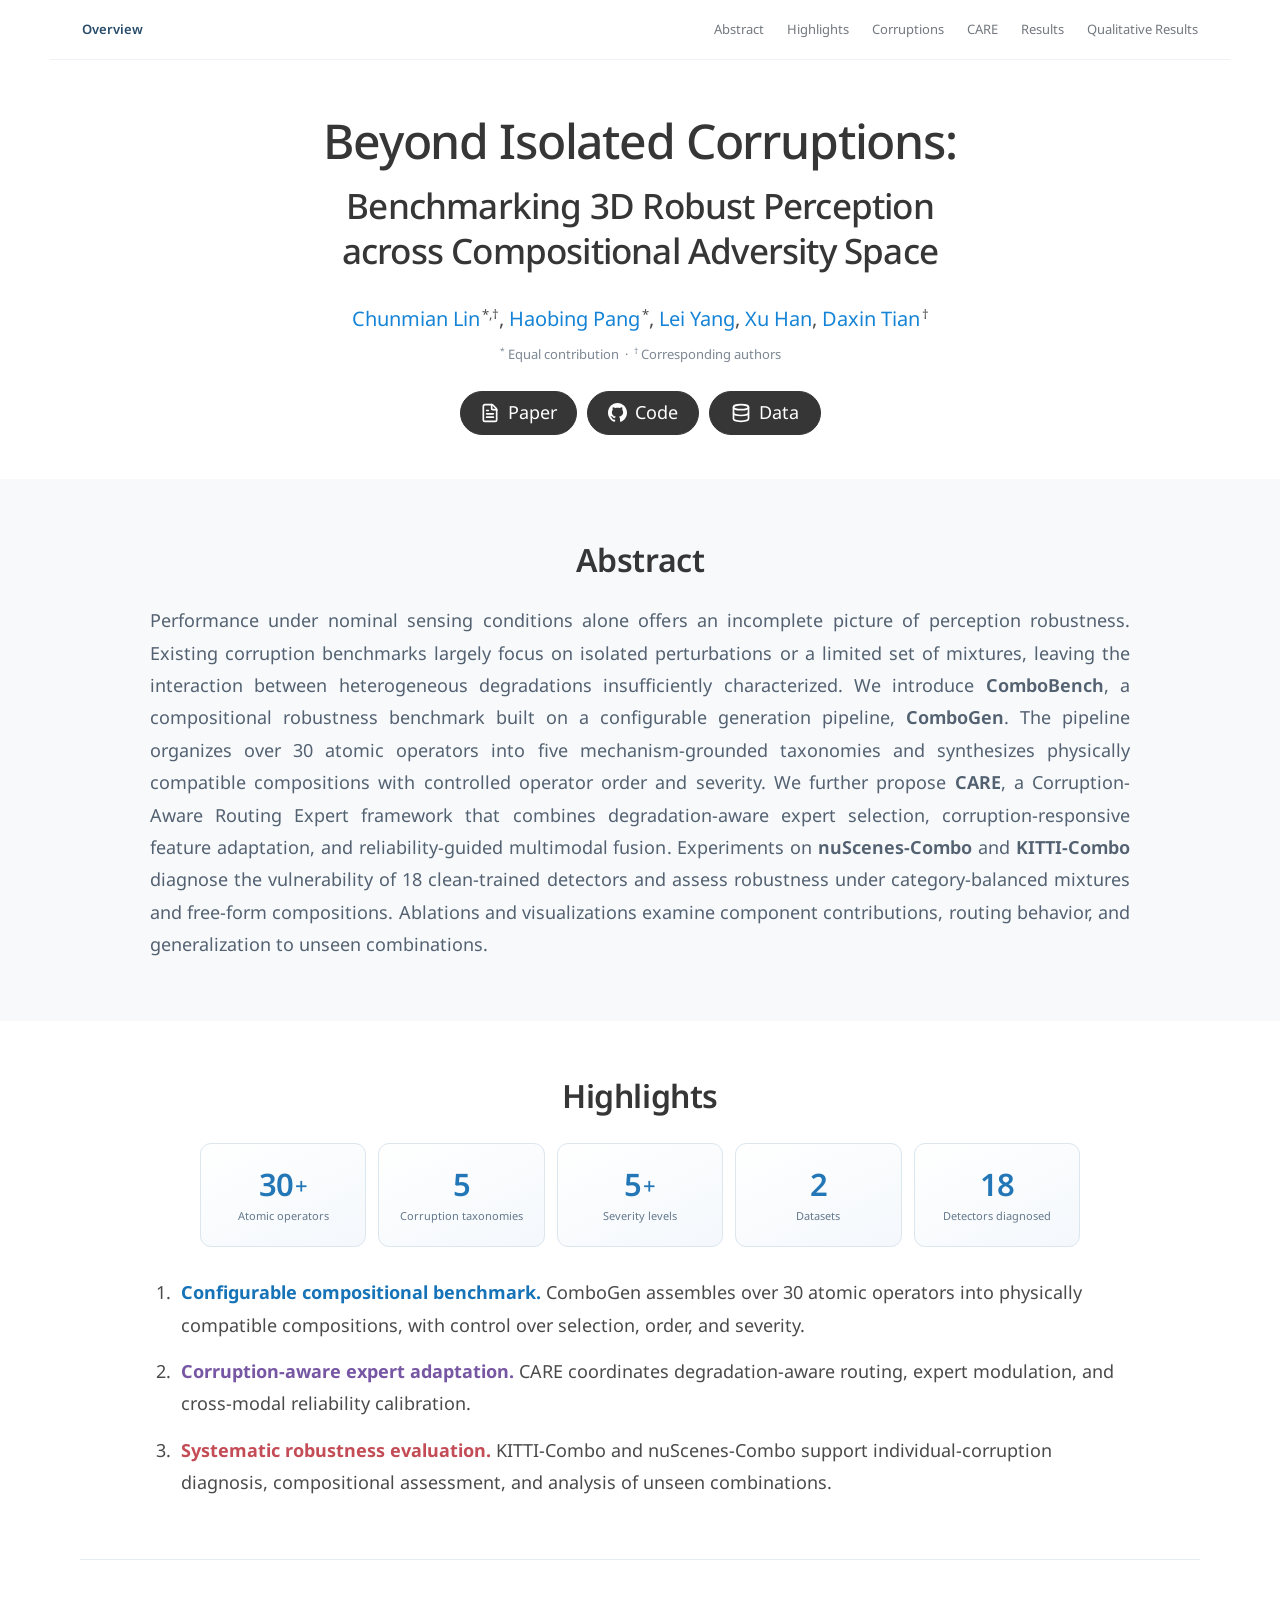
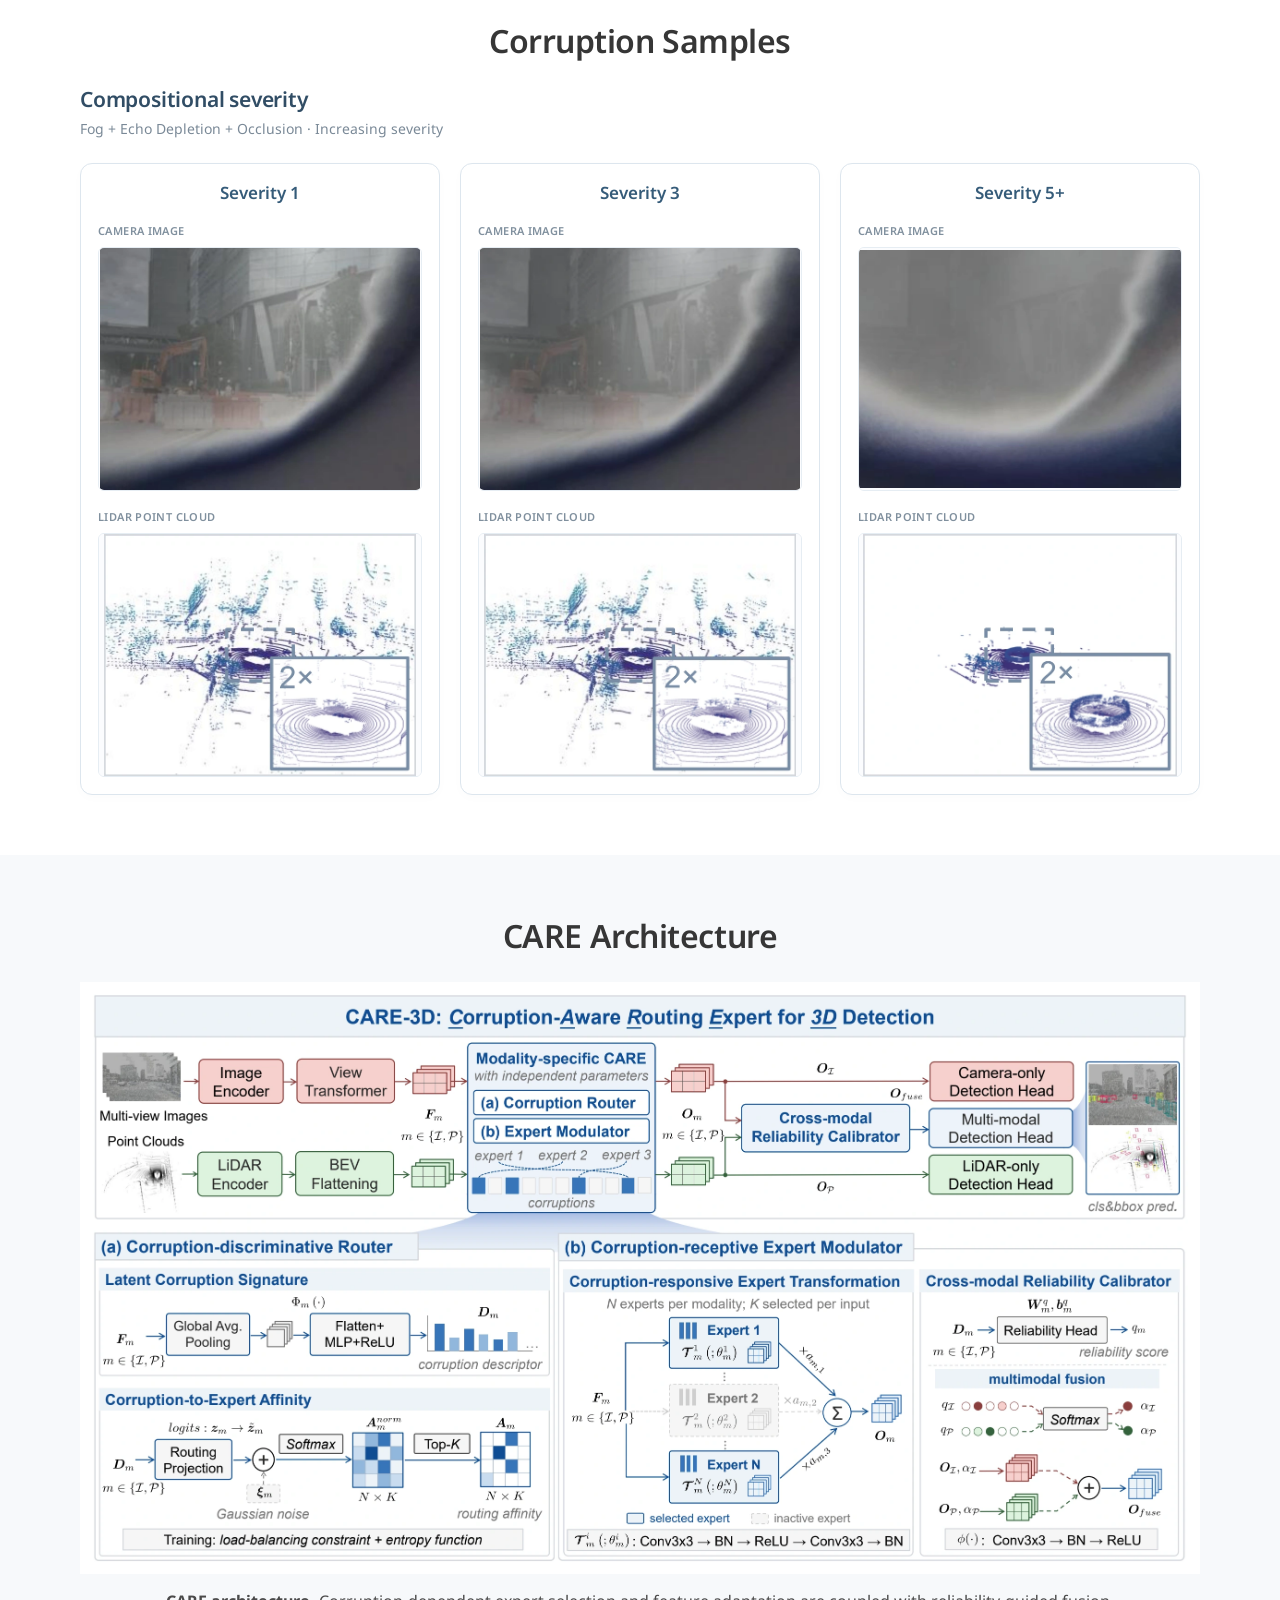
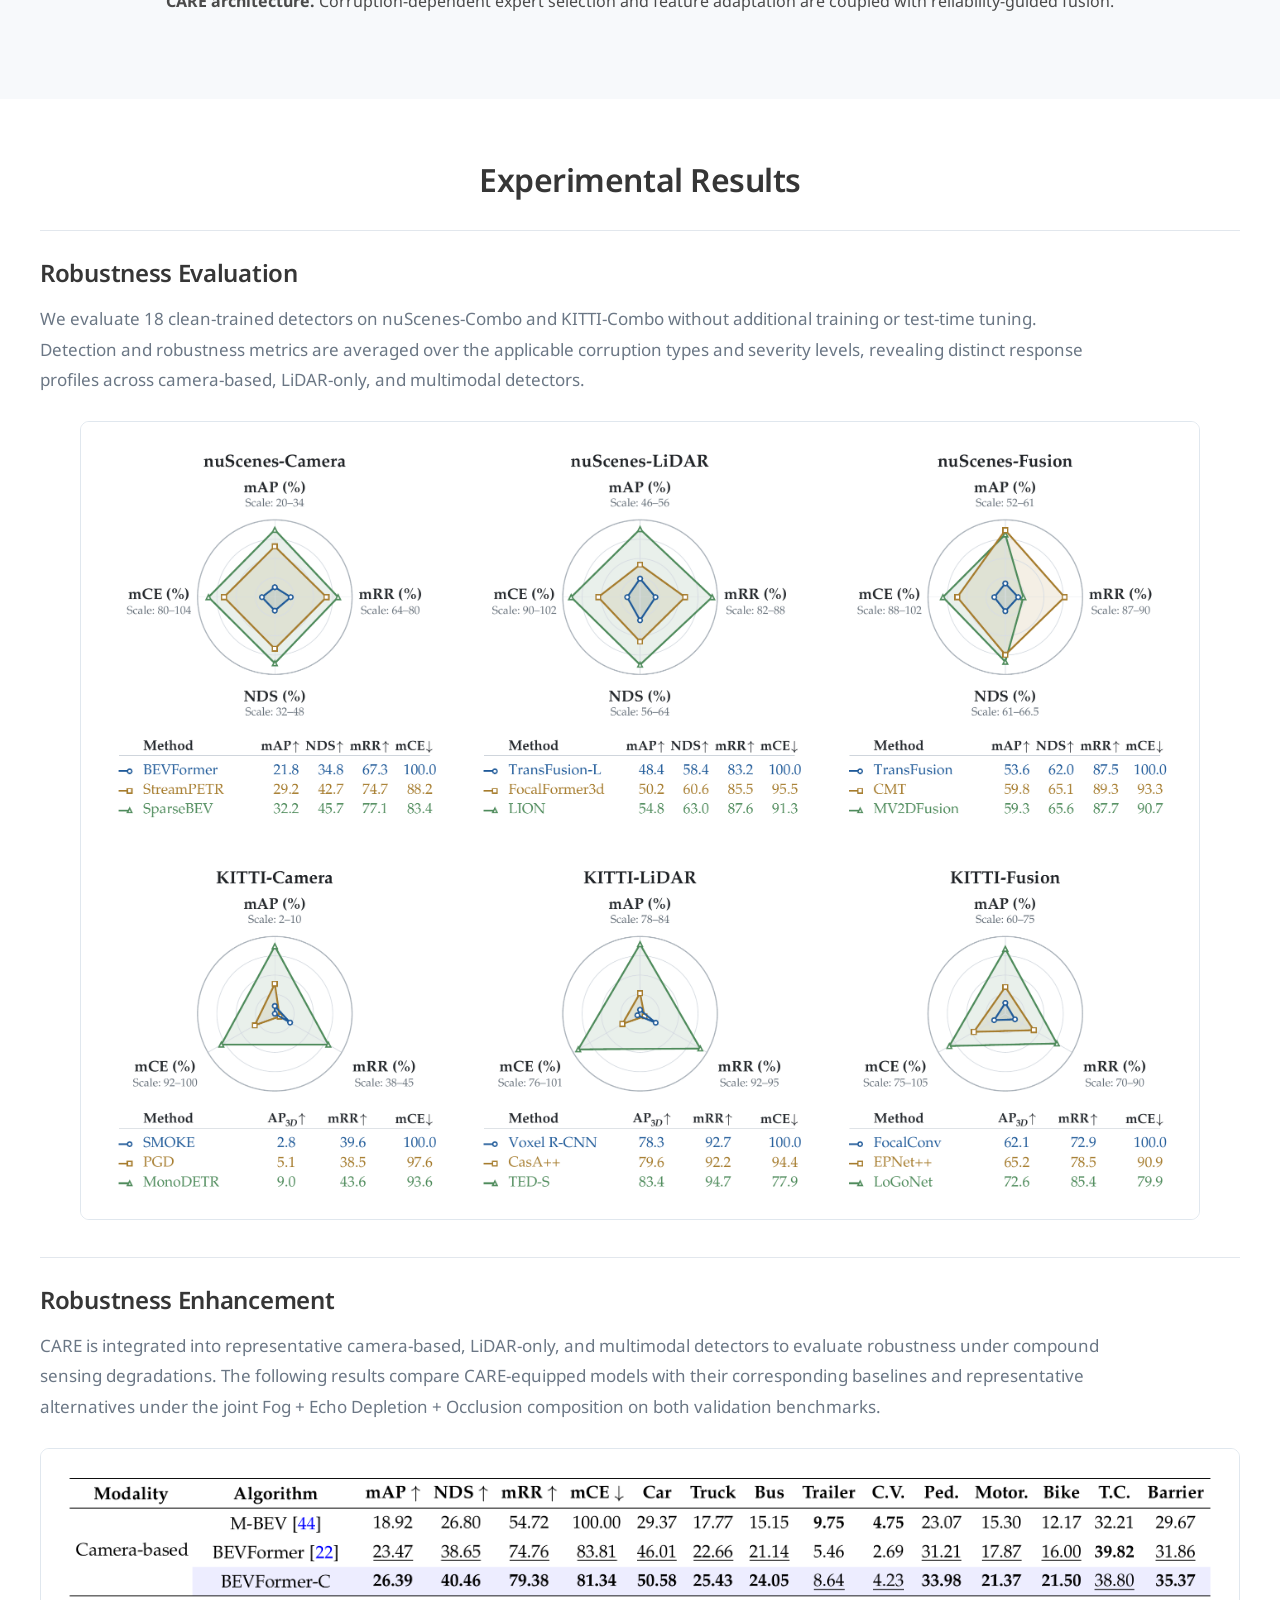
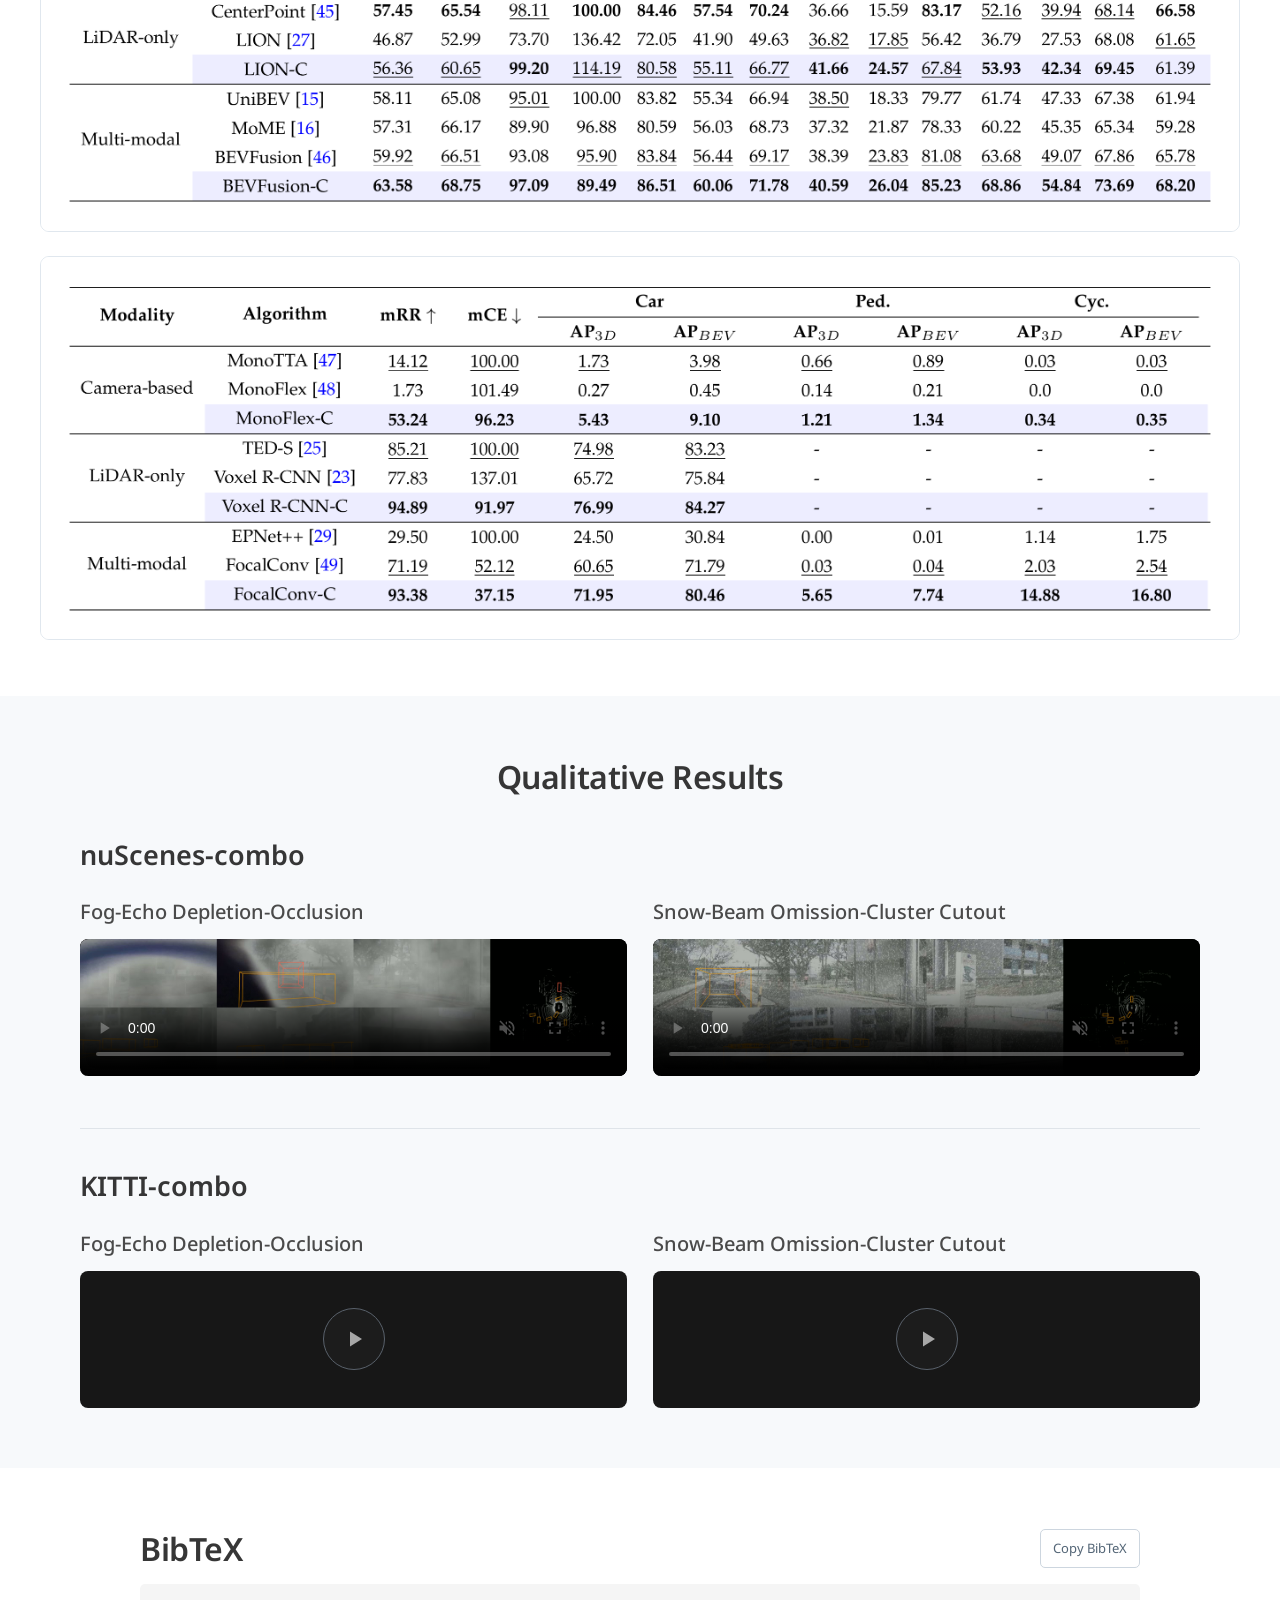
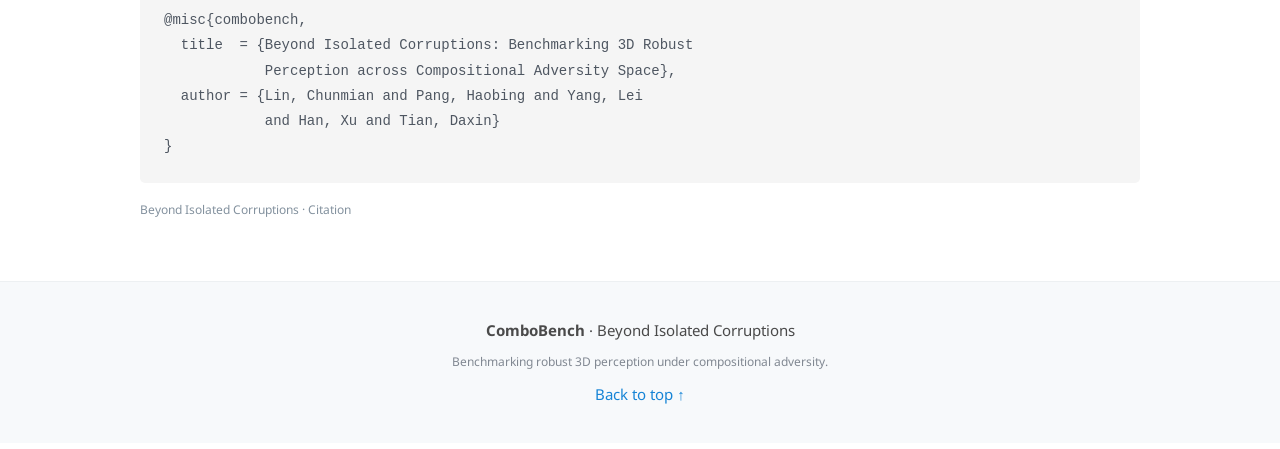
==== commit ad785d42: "Add paired nuScenes qualitative videos and simplify page descriptions" ====
--- a/project-page/index.html
+++ b/project-page/index.html
@@ -1,90 +1,80 @@
-<!DOCTYPE html>
-<html lang="en">
-<head>
-<meta charset="utf-8"><meta name="viewport" content="width=device-width,initial-scale=1">
-<meta name="description" content="ComboBench: a configurable benchmark and corruption-aware expert framework for robust 3D perception under compositional sensing degradations.">
-<meta name="theme-color" content="#ffffff"><title>Beyond Isolated Corruptions: Benchmarking 3D Robust Perception</title>
-<link rel="icon" href="assets/favicon.svg" type="image/svg+xml"><link rel="stylesheet" href="styles-v3.css?v=9">
-<script src="site-config.js?v=11" defer></script><script src="script-v3.js?v=9" defer></script>
-<link rel="stylesheet" href="styles-v9.css?v=9"></head>
-
-<body><a class="skip-link" href="#main">Skip to content</a>
-<nav class="top-nav" aria-label="Page sections"><a class="home-link" href="#top">Overview</a><div><a href="#abstract">Abstract</a><a href="#highlights">Highlights</a><a href="#corruption-examples">Corruptions</a><a href="#method">CARE</a><a href="#evaluation">Results</a><a href="#visualization">Qualitative Results</a></div></nav>
-<main id="main">
-<header class="publication-header" id="top">
-<h1>Beyond Isolated Corruptions:
-<span class="publication-subtitle">Benchmarking 3D Robust Perception<br class="title-break"> across Compositional Adversity Space</span></h1><p class="authors"><span data-author="chunmian">Chunmian Lin</span><sup>*,†</sup>, <span data-author="haobing">Haobing Pang</span><sup>*</sup>, <span data-author="lei">Lei Yang</span>, <span data-author="xu">Xu Han</span>, <span data-author="daxin">Daxin Tian</span><sup>†</sup></p>
-
-<p class="contribution-note"><sup>*</sup> Equal contribution  ·  <sup>†</sup> Corresponding authors</p>
-<p id="venue-line" class="venue-line" hidden=""></p><div class="publication-links" aria-label="Publication resources">
-<button class="resource-pill is-pending" type="button" data-resource="paper"><img class="resource-icon" src="assets/icons/paper.svg" alt="" width="20" height="20">Paper</button>
-<a class="resource-pill" href="https://github.com/buaa-linx/ComboBench" target="_blank" rel="noopener" data-resource="code"><img class="resource-icon github-icon" src="assets/icons/github.svg" alt="" width="20" height="20">Code</a>
-<button class="resource-pill is-pending" type="button" data-resource="data"><img class="resource-icon" src="assets/icons/data.svg" alt="" width="20" height="20">Data</button>
-</div></header>
-<section class="section soft-section" id="abstract" aria-labelledby="abstract-title"><div class="content abstract-content"><h2 id="abstract-title">Abstract</h2><p>Performance under nominal sensing conditions alone offers an incomplete picture of perception robustness. Existing corruption benchmarks largely focus on isolated perturbations or a limited set of mixtures, leaving the interaction between heterogeneous degradations insufficiently characterized. We introduce <strong>ComboBench</strong>, a compositional robustness benchmark built on a configurable generation pipeline, <strong>ComboGen</strong>. The pipeline organizes over 30 atomic operators into five mechanism-grounded taxonomies and synthesizes physically compatible compositions with controlled operator order and severity. We further propose <strong>CARE</strong>, a Corruption-Aware Routing Expert framework that combines degradation-aware expert selection, corruption-responsive feature adaptation, and reliability-guided multimodal fusion. Experiments on <strong>nuScenes-Combo</strong> and <strong>KITTI-Combo</strong> diagnose the vulnerability of 18 clean-trained detectors and assess robustness under category-balanced mixtures and free-form compositions. Ablations and visualizations examine component contributions, routing behavior, and generalization to unseen combinations.</p></div></section>
-<section class="section highlights content" id="highlights" aria-labelledby="highlights-title"><h2 id="highlights-title">Highlights</h2><dl class="benchmark-facts" aria-label="Benchmark at a glance">
-<div class="fact-card"><dt>Atomic operators</dt><dd>30<span>+</span></dd></div>
-<div class="fact-card"><dt>Corruption taxonomies</dt><dd>5</dd></div>
-<div class="fact-card"><dt>Severity levels</dt><dd>5<span>+</span></dd></div>
-<div class="fact-card"><dt>Datasets</dt><dd>2</dd></div>
-<div class="fact-card"><dt>Detectors diagnosed</dt><dd>18</dd></div>
-</dl><ol>
-<li><strong class="blue">Configurable compositional benchmark.</strong> ComboGen assembles over 30 atomic operators into physically compatible compositions, with control over selection, order, and severity.</li>
-<li><strong class="purple">Corruption-aware expert adaptation.</strong> CARE coordinates degradation-aware routing, expert modulation, and cross-modal reliability calibration.</li>
-<li><strong class="red">Systematic robustness evaluation.</strong> KITTI-Combo and nuScenes-Combo support individual-corruption diagnosis, compositional assessment, and analysis of unseen combinations.</li>
-</ol></section>
-<section class="section content-wide" id="corruption-examples" aria-labelledby="corruption-examples-title"><h2 id="corruption-examples-title">Corruption Samples</h2><p class="section-intro">Matched camera and LiDAR observations at increasing corruption severity.</p><div class="sample-group"><div class="sample-group-heading"><div><h3>Compositional severity</h3><p>Fog + Echo Depletion + Occlusion · Increasing severity</p></div></div><div class="corruption-grid"><article class="corruption-example"><h4>Severity 1</h4><div class="corruption-panels"><figure class="corruption-panel"><figcaption>Camera image</figcaption><button class="figure-zoom corruption-zoom" type="button" data-image="assets/figures/camera-severity-1.webp" data-caption="Severity 1: Camera image under Fog–Echo Depletion–Occlusion on nuScenes-Combo. Original matched example from Figure 3." aria-label="Enlarge Severity 1 camera image"><img src="assets/figures/camera-severity-1.webp" alt="Severity 1 camera image from the matched corruption sequence in Figure 3" width="664" height="500" loading="lazy"><span class="zoom-label">Enlarge ↗</span></button></figure><figure class="corruption-panel"><figcaption>LiDAR point cloud</figcaption><button class="figure-zoom corruption-zoom" type="button" data-image="assets/figures/lidar-severity-1.webp" data-caption="Severity 1: LiDAR point cloud under Fog–Echo Depletion–Occlusion on nuScenes-Combo. Original matched example from Figure 3." aria-label="Enlarge Severity 1 lidar point cloud"><img src="assets/figures/lidar-severity-1.webp" alt="Severity 1 lidar point cloud from the matched corruption sequence in Figure 3" width="670" height="517" loading="lazy"><span class="zoom-label">Enlarge ↗</span></button></figure></div></article><article class="corruption-example"><h4>Severity 3</h4><div class="corruption-panels"><figure class="corruption-panel"><figcaption>Camera image</figcaption><button class="figure-zoom corruption-zoom" type="button" data-image="assets/figures/camera-severity-3.webp" data-caption="Severity 3: Camera image under Fog–Echo Depletion–Occlusion on nuScenes-Combo. Original matched example from Figure 3." aria-label="Enlarge Severity 3 camera image"><img src="assets/figures/camera-severity-3.webp" alt="Severity 3 camera image from the matched corruption sequence in Figure 3" width="663" height="500" loading="lazy"><span class="zoom-label">Enlarge ↗</span></button></figure><figure class="corruption-panel"><figcaption>LiDAR point cloud</figcaption><button class="figure-zoom corruption-zoom" type="button" data-image="assets/figures/lidar-severity-3.webp" data-caption="Severity 3: LiDAR point cloud under Fog–Echo Depletion–Occlusion on nuScenes-Combo. Original matched example from Figure 3." aria-label="Enlarge Severity 3 lidar point cloud"><img src="assets/figures/lidar-severity-3.webp" alt="Severity 3 lidar point cloud from the matched corruption sequence in Figure 3" width="670" height="517" loading="lazy"><span class="zoom-label">Enlarge ↗</span></button></figure></div></article><article class="corruption-example"><h4>Severity 5+</h4><div class="corruption-panels"><figure class="corruption-panel"><figcaption>Camera image</figcaption><button class="figure-zoom corruption-zoom" type="button" data-image="assets/figures/camera-severity-6.webp" data-caption="Severity 5+: Camera image under Fog–Echo Depletion–Occlusion on nuScenes-Combo. Original matched example from Figure 3." aria-label="Enlarge Severity 5+ camera image"><img src="assets/figures/camera-severity-6.webp" alt="Severity 5+ camera image from the matched corruption sequence in Figure 3" width="675" height="500" loading="lazy"><span class="zoom-label">Enlarge ↗</span></button></figure><figure class="corruption-panel"><figcaption>LiDAR point cloud</figcaption><button class="figure-zoom corruption-zoom" type="button" data-image="assets/figures/lidar-severity-6.webp" data-caption="Severity 5+: LiDAR point cloud under Fog–Echo Depletion–Occlusion on nuScenes-Combo. Original matched example from Figure 3." aria-label="Enlarge Severity 5+ lidar point cloud"><img src="assets/figures/lidar-severity-6.webp" alt="Severity 5+ lidar point cloud from the matched corruption sequence in Figure 3" width="674" height="517" loading="lazy"><span class="zoom-label">Enlarge ↗</span></button></figure></div></article></div><p class="source-note">Figure 3 · Matched camera and LiDAR observations at Severity 1, 3, and 5+. LiDAR panels preserve the original 2× detail insets.</p></div></section>
-<section class="section soft-section" id="method" aria-labelledby="method-title"><div class="content-wide"><h2 id="method-title">CARE Architecture</h2><p class="section-intro"><strong>CARE</strong> selects specialist experts and calibrates modality reliability under compositional adversity.</p><figure class="research-figure"><button class="figure-zoom" type="button" data-image="assets/figures/care-framework.webp" data-caption="Figure 4: CARE combines corruption-discriminative routing, corruption-receptive expert modulation, and cross-modal reliability calibration." aria-label="Enlarge the CARE framework"><img src="assets/figures/care-framework.webp" alt="CARE architecture: input-conditioned routing, expert modulation, and reliability-guided camera–LiDAR fusion" width="2373" height="1230" loading="lazy"><span class="zoom-label">Enlarge ↗</span></button><figcaption><strong>CARE architecture.</strong> Corruption-dependent expert selection and feature adaptation are coupled with reliability-guided fusion. <span class="figure-number">Figure 4.</span></figcaption></figure>
-<div class="method-components"><article><h3><span>①</span> Route</h3><p>Encode latent corruption signatures and identify a sparse set of specialists through Top-K routing.</p></article><article><h3><span>②</span> Adapt</h3><p>Activate and aggregate expert transformations for corruption-responsive feature refinement.</p></article><article><h3><span>③</span> Calibrate</h3><p>Estimate each modality's confidence and regulate its contribution to multimodal fusion.</p></article></div></div></section>
-<section class="section results-section" id="evaluation" aria-labelledby="evaluation-title">
-  <div class="results-content"><h2 id="evaluation-title">Experimental Results</h2><p class="section-intro">Robustness evaluation and enhancement under compositional corruptions.</p><div class="experiment-block" id="robustness-assessment"><div class="experiment-heading"><h3>Robustness Evaluation</h3></div><p class="experiment-intro">We evaluate 18 clean-trained detectors on nuScenes-Combo and KITTI-Combo without additional training or test-time tuning. Detection and robustness metrics are averaged over the applicable corruption types and severity levels, revealing distinct response profiles across camera-based, LiDAR-only, and multimodal detectors.</p><figure class="paper-result-image assessment-figure"><button class="figure-zoom " type="button" data-image="assets/figures/figure-5-original.webp" data-caption="Figure 5: Clean-trained robustness diagnosis on nuScenes-Combo and KITTI-Combo, averaged over applicable corruptions and severity levels." aria-label="Enlarge robustness assessment figure"><img src="assets/figures/figure-5-original.webp" alt="Figure 5: six radar plots of detection and robustness metrics for clean-trained detectors on KITTI-Combo and nuScenes-Combo" width="2610" height="1835" loading="lazy"><span class="zoom-label">Enlarge ↗</span></button></figure></div><div class="experiment-block" id="robustness-enhancement"><div class="experiment-heading"><h3>Robustness Enhancement</h3></div><p class="experiment-intro">CARE is integrated into representative camera-based, LiDAR-only, and multimodal detectors to evaluate robustness under compound sensing degradations. The following results compare CARE-equipped models with their corresponding baselines and representative alternatives under the joint Fog + Echo Depletion + Occlusion composition on both validation benchmarks.</p><figure class="paper-result-image paper-table" data-table="7"><button class="figure-zoom paper-table-zoom" type="button" data-image="assets/figures/table-7-original.webp" data-caption="nuScenes-Combo: original results under Fog + Echo Depletion + Occlusion." aria-label="Enlarge nuScenes-Combo result table"><img src="assets/figures/table-7-original.webp" alt="Original Table 7: nuScenes-Combo free-form corruption results comparing base and CARE-enhanced detectors" width="2610" height="765" loading="lazy"><span class="zoom-label">Enlarge ↗</span></button></figure><figure class="paper-result-image paper-table" data-table="8"><button class="figure-zoom paper-table-zoom" type="button" data-image="assets/figures/table-8-original.webp" data-caption="KITTI-Combo: original results under Fog + Echo Depletion + Occlusion." aria-label="Enlarge KITTI-Combo result table"><img src="assets/figures/table-8-original.webp" alt="Original Table 8: KITTI-Combo free-form corruption results comparing base and CARE-enhanced detectors" width="2610" height="765" loading="lazy"><span class="zoom-label">Enlarge ↗</span></button></figure></div></div></section>
-
-<section class="section visualization-section soft-section" id="visualization" aria-labelledby="visualization-title"><div class="content-wide">
-    <h2 id="visualization-title">Qualitative Results</h2>
-    <section class="qualitative-dataset" id="qualitative-nuscenes" aria-labelledby="qualitative-nuscenes-title">
-      <h3 id="qualitative-nuscenes-title">nuScenes-combo</h3>
-      <div class="dataset-videos"><article class="video-card" aria-labelledby="video-title-nuscenes-1">
-      <h4 id="video-title-nuscenes-1">Fog-Echo Depletion-Occlusion</h4>
-      <div class="video-slot" data-video="nuscenes" data-video-index="0">
-        <video class="reserved-video" controls muted playsinline preload="none" aria-label="nuScenes-combo: Fog-Echo Depletion-Occlusion; video reserved" aria-describedby="video-state-nuscenes-1"></video>
-        <div class="video-reserved-label" aria-hidden="true"><span>Video reserved</span></div>
-      </div>
-      <p class="video-state" id="video-state-nuscenes-1">Video slot reserved</p>
-    </article><article class="video-card" aria-labelledby="video-title-nuscenes-2">
-      <h4 id="video-title-nuscenes-2">Title to be determined</h4>
-      <div class="video-slot" data-video="nuscenes" data-video-index="1">
-        <video class="reserved-video" controls muted playsinline preload="none" aria-label="nuScenes-combo: Title to be determined; video reserved" aria-describedby="video-state-nuscenes-2"></video>
-        <div class="video-reserved-label" aria-hidden="true"><span>Video reserved</span></div>
-      </div>
-      <p class="video-state" id="video-state-nuscenes-2">Video slot reserved</p>
-    </article></div>
-    </section>
-<section class="qualitative-dataset" id="qualitative-kitti" aria-labelledby="qualitative-kitti-title">
-      <h3 id="qualitative-kitti-title">KITTI-combo</h3>
-      <div class="dataset-videos"><article class="video-card" aria-labelledby="video-title-kitti-1">
-      <h4 id="video-title-kitti-1">Fog-Echo Depletion-Occlusion</h4>
-      <div class="video-slot" data-video="kitti" data-video-index="0">
-        <video class="reserved-video" controls muted playsinline preload="none" aria-label="KITTI-combo: Fog-Echo Depletion-Occlusion; video reserved" aria-describedby="video-state-kitti-1"></video>
-        <div class="video-reserved-label" aria-hidden="true"><span>Video reserved</span></div>
-      </div>
-      <p class="video-state" id="video-state-kitti-1">Video slot reserved</p>
-    </article><article class="video-card" aria-labelledby="video-title-kitti-2">
-      <h4 id="video-title-kitti-2">Title to be determined</h4>
-      <div class="video-slot" data-video="kitti" data-video-index="1">
-        <video class="reserved-video" controls muted playsinline preload="none" aria-label="KITTI-combo: Title to be determined; video reserved" aria-describedby="video-state-kitti-2"></video>
-        <div class="video-reserved-label" aria-hidden="true"><span>Video reserved</span></div>
-      </div>
-      <p class="video-state" id="video-state-kitti-2">Video slot reserved</p>
-    </article></div>
-    </section>
-</div></section><section class="section citation-section content" id="citation" aria-labelledby="citation-title"><div class="citation-heading"><h2 id="citation-title">BibTeX</h2><button type="button" id="copy-citation">Copy BibTeX</button></div><pre><code id="bibtex">@misc{combobench,
-  title  = {Beyond Isolated Corruptions: Benchmarking 3D Robust
-            Perception across Compositional Adversity Space},
-  author = {Lin, Chunmian and Pang, Haobing and Yang, Lei
-            and Han, Xu and Tian, Daxin}
-}</code></pre><p class="source-note">Beyond Isolated Corruptions · Citation</p><span id="copy-status" class="sr-only" role="status"></span></section>
-</main>
-<footer class="site-footer"><div class="content"><p><strong>ComboBench</strong> · Beyond Isolated Corruptions</p><p class="footer-note">Benchmarking robust 3D perception under compositional adversity.</p><p><a href="#top">Back to top ↑</a></p></div></footer>
-<dialog id="image-dialog" class="image-dialog" aria-label="Enlarged paper figure"><button type="button" id="dialog-close" class="dialog-close" aria-label="Close enlarged figure">Close ×</button><img id="dialog-image" alt=""><p id="dialog-caption"></p></dialog>
-<dialog id="resource-dialog" class="resource-dialog" aria-labelledby="resource-dialog-title"><button type="button" id="resource-dialog-close" class="dialog-close" aria-label="Close resource notice">Close ×</button><span class="placeholder-badge">Reserved resource</span><h2 id="resource-dialog-title">Resource link pending</h2><p id="resource-dialog-message"></p><button type="button" class="notice-dismiss" id="resource-dismiss">Got it</button></dialog>
+<!DOCTYPE html>
+<html lang="en">
+<head>
+<meta charset="utf-8"><meta name="viewport" content="width=device-width,initial-scale=1">
+<meta name="description" content="ComboBench: a configurable benchmark and corruption-aware expert framework for robust 3D perception under compositional sensing degradations.">
+<meta name="theme-color" content="#ffffff"><title>Beyond Isolated Corruptions: Benchmarking 3D Robust Perception</title>
+<link rel="icon" href="assets/favicon.svg" type="image/svg+xml"><link rel="stylesheet" href="styles-v3.css?v=9">
+<script src="site-config.js?v=13" defer></script><script src="script-v3.js?v=13" defer></script>
+<link rel="stylesheet" href="styles-v9.css?v=13"></head>
+
+<body><a class="skip-link" href="#main">Skip to content</a>
+<nav class="top-nav" aria-label="Page sections"><a class="home-link" href="#top">Overview</a><div><a href="#abstract">Abstract</a><a href="#highlights">Highlights</a><a href="#corruption-examples">Corruptions</a><a href="#method">CARE</a><a href="#evaluation">Results</a><a href="#visualization">Qualitative Results</a></div></nav>
+<main id="main">
+<header class="publication-header" id="top">
+<h1>Beyond Isolated Corruptions:
+<span class="publication-subtitle">Benchmarking 3D Robust Perception<br class="title-break"> across Compositional Adversity Space</span></h1><p class="authors"><span data-author="chunmian">Chunmian Lin</span><sup>*,†</sup>, <span data-author="haobing">Haobing Pang</span><sup>*</sup>, <span data-author="lei">Lei Yang</span>, <span data-author="xu">Xu Han</span>, <span data-author="daxin">Daxin Tian</span><sup>†</sup></p>
+
+<p class="contribution-note"><sup>*</sup> Equal contribution  ·  <sup>†</sup> Corresponding authors</p>
+<p id="venue-line" class="venue-line" hidden=""></p><div class="publication-links" aria-label="Publication resources">
+<a class="resource-pill" href="https://github.com/buaa-linx/ComboBench" target="_blank" rel="noopener" data-resource="paper"><img class="resource-icon" src="assets/icons/paper.svg" alt="" width="20" height="20">Paper</a>
+<a class="resource-pill" href="https://github.com/buaa-linx/ComboBench" target="_blank" rel="noopener" data-resource="code"><img class="resource-icon github-icon" src="assets/icons/github.svg" alt="" width="20" height="20">Code</a>
+<button class="resource-pill is-pending" type="button" data-resource="data"><img class="resource-icon" src="assets/icons/data.svg" alt="" width="20" height="20">Data</button>
+</div></header>
+<section class="section soft-section" id="abstract" aria-labelledby="abstract-title"><div class="content abstract-content"><h2 id="abstract-title">Abstract</h2><p>Performance under nominal sensing conditions alone offers an incomplete picture of perception robustness. Existing corruption benchmarks largely focus on isolated perturbations or a limited set of mixtures, leaving the interaction between heterogeneous degradations insufficiently characterized. We introduce <strong>ComboBench</strong>, a compositional robustness benchmark built on a configurable generation pipeline, <strong>ComboGen</strong>. The pipeline organizes over 30 atomic operators into five mechanism-grounded taxonomies and synthesizes physically compatible compositions with controlled operator order and severity. We further propose <strong>CARE</strong>, a Corruption-Aware Routing Expert framework that combines degradation-aware expert selection, corruption-responsive feature adaptation, and reliability-guided multimodal fusion. Experiments on <strong>nuScenes-Combo</strong> and <strong>KITTI-Combo</strong> diagnose the vulnerability of 18 clean-trained detectors and assess robustness under category-balanced mixtures and free-form compositions. Ablations and visualizations examine component contributions, routing behavior, and generalization to unseen combinations.</p></div></section>
+<section class="section highlights content" id="highlights" aria-labelledby="highlights-title"><h2 id="highlights-title">Highlights</h2><dl class="benchmark-facts" aria-label="Benchmark at a glance">
+<div class="fact-card"><dt>Atomic operators</dt><dd>30<span>+</span></dd></div>
+<div class="fact-card"><dt>Corruption taxonomies</dt><dd>5</dd></div>
+<div class="fact-card"><dt>Severity levels</dt><dd>5<span>+</span></dd></div>
+<div class="fact-card"><dt>Datasets</dt><dd>2</dd></div>
+<div class="fact-card"><dt>Detectors diagnosed</dt><dd>18</dd></div>
+</dl><ol>
+<li><strong class="blue">Configurable compositional benchmark.</strong> ComboGen assembles over 30 atomic operators into physically compatible compositions, with control over selection, order, and severity.</li>
+<li><strong class="purple">Corruption-aware expert adaptation.</strong> CARE coordinates degradation-aware routing, expert modulation, and cross-modal reliability calibration.</li>
+<li><strong class="red">Systematic robustness evaluation.</strong> KITTI-Combo and nuScenes-Combo support individual-corruption diagnosis, compositional assessment, and analysis of unseen combinations.</li>
+</ol></section>
+<section class="section content-wide" id="corruption-examples" aria-labelledby="corruption-examples-title"><h2 id="corruption-examples-title">Corruption Samples</h2><div class="sample-group"><div class="sample-group-heading"><div><h3>Compositional severity</h3><p>Fog + Echo Depletion + Occlusion · Increasing severity</p></div></div><div class="corruption-grid"><article class="corruption-example"><h4>Severity 1</h4><div class="corruption-panels"><figure class="corruption-panel"><figcaption>Camera image</figcaption><button class="figure-zoom corruption-zoom" type="button" data-image="assets/figures/camera-severity-1.webp" data-caption="Severity 1: Camera image under Fog–Echo Depletion–Occlusion on nuScenes-Combo. Original matched example from Figure 3." aria-label="Enlarge Severity 1 camera image"><img src="assets/figures/camera-severity-1.webp" alt="Severity 1 camera image from the matched corruption sequence in Figure 3" width="664" height="500" loading="lazy"><span class="zoom-label">Enlarge ↗</span></button></figure><figure class="corruption-panel"><figcaption>LiDAR point cloud</figcaption><button class="figure-zoom corruption-zoom" type="button" data-image="assets/figures/lidar-severity-1.webp" data-caption="Severity 1: LiDAR point cloud under Fog–Echo Depletion–Occlusion on nuScenes-Combo. Original matched example from Figure 3." aria-label="Enlarge Severity 1 lidar point cloud"><img src="assets/figures/lidar-severity-1.webp" alt="Severity 1 lidar point cloud from the matched corruption sequence in Figure 3" width="670" height="517" loading="lazy"><span class="zoom-label">Enlarge ↗</span></button></figure></div></article><article class="corruption-example"><h4>Severity 3</h4><div class="corruption-panels"><figure class="corruption-panel"><figcaption>Camera image</figcaption><button class="figure-zoom corruption-zoom" type="button" data-image="assets/figures/camera-severity-3.webp" data-caption="Severity 3: Camera image under Fog–Echo Depletion–Occlusion on nuScenes-Combo. Original matched example from Figure 3." aria-label="Enlarge Severity 3 camera image"><img src="assets/figures/camera-severity-3.webp" alt="Severity 3 camera image from the matched corruption sequence in Figure 3" width="663" height="500" loading="lazy"><span class="zoom-label">Enlarge ↗</span></button></figure><figure class="corruption-panel"><figcaption>LiDAR point cloud</figcaption><button class="figure-zoom corruption-zoom" type="button" data-image="assets/figures/lidar-severity-3.webp" data-caption="Severity 3: LiDAR point cloud under Fog–Echo Depletion–Occlusion on nuScenes-Combo. Original matched example from Figure 3." aria-label="Enlarge Severity 3 lidar point cloud"><img src="assets/figures/lidar-severity-3.webp" alt="Severity 3 lidar point cloud from the matched corruption sequence in Figure 3" width="670" height="517" loading="lazy"><span class="zoom-label">Enlarge ↗</span></button></figure></div></article><article class="corruption-example"><h4>Severity 5+</h4><div class="corruption-panels"><figure class="corruption-panel"><figcaption>Camera image</figcaption><button class="figure-zoom corruption-zoom" type="button" data-image="assets/figures/camera-severity-6.webp" data-caption="Severity 5+: Camera image under Fog–Echo Depletion–Occlusion on nuScenes-Combo. Original matched example from Figure 3." aria-label="Enlarge Severity 5+ camera image"><img src="assets/figures/camera-severity-6.webp" alt="Severity 5+ camera image from the matched corruption sequence in Figure 3" width="675" height="500" loading="lazy"><span class="zoom-label">Enlarge ↗</span></button></figure><figure class="corruption-panel"><figcaption>LiDAR point cloud</figcaption><button class="figure-zoom corruption-zoom" type="button" data-image="assets/figures/lidar-severity-6.webp" data-caption="Severity 5+: LiDAR point cloud under Fog–Echo Depletion–Occlusion on nuScenes-Combo. Original matched example from Figure 3." aria-label="Enlarge Severity 5+ lidar point cloud"><img src="assets/figures/lidar-severity-6.webp" alt="Severity 5+ lidar point cloud from the matched corruption sequence in Figure 3" width="674" height="517" loading="lazy"><span class="zoom-label">Enlarge ↗</span></button></figure></div></article></div></div></section>
+<section class="section soft-section" id="method" aria-labelledby="method-title"><div class="content-wide"><h2 id="method-title">CARE Architecture</h2><figure class="research-figure"><button class="figure-zoom" type="button" data-image="assets/figures/care-framework.webp" data-caption="CARE combines corruption-discriminative routing, corruption-receptive expert modulation, and cross-modal reliability calibration." aria-label="Enlarge the CARE framework"><img src="assets/figures/care-framework.webp" alt="CARE architecture: input-conditioned routing, expert modulation, and reliability-guided camera–LiDAR fusion" width="2373" height="1230" loading="lazy"><span class="zoom-label">Enlarge ↗</span></button><figcaption><strong>CARE architecture.</strong> Corruption-dependent expert selection and feature adaptation are coupled with reliability-guided fusion.</figcaption></figure>
+</div></section>
+<section class="section results-section" id="evaluation" aria-labelledby="evaluation-title">
+  <div class="results-content"><h2 id="evaluation-title">Experimental Results</h2><div class="experiment-block" id="robustness-assessment"><div class="experiment-heading"><h3>Robustness Evaluation</h3></div><p class="experiment-intro">We evaluate 18 clean-trained detectors on nuScenes-Combo and KITTI-Combo without additional training or test-time tuning. Detection and robustness metrics are averaged over the applicable corruption types and severity levels, revealing distinct response profiles across camera-based, LiDAR-only, and multimodal detectors.</p><figure class="paper-result-image assessment-figure"><button class="figure-zoom " type="button" data-image="assets/figures/figure-5-original.webp" data-caption="Figure 5: Clean-trained robustness diagnosis on nuScenes-Combo and KITTI-Combo, averaged over applicable corruptions and severity levels." aria-label="Enlarge robustness assessment figure"><img src="assets/figures/figure-5-original.webp" alt="Figure 5: six radar plots of detection and robustness metrics for clean-trained detectors on KITTI-Combo and nuScenes-Combo" width="2610" height="1835" loading="lazy"><span class="zoom-label">Enlarge ↗</span></button></figure></div><div class="experiment-block" id="robustness-enhancement"><div class="experiment-heading"><h3>Robustness Enhancement</h3></div><p class="experiment-intro">CARE is integrated into representative camera-based, LiDAR-only, and multimodal detectors to evaluate robustness under compound sensing degradations. The following results compare CARE-equipped models with their corresponding baselines and representative alternatives under the joint Fog + Echo Depletion + Occlusion composition on both validation benchmarks.</p><figure class="paper-result-image paper-table" data-table="7"><button class="figure-zoom paper-table-zoom" type="button" data-image="assets/figures/table-7-original.webp" data-caption="nuScenes-Combo: original results under Fog + Echo Depletion + Occlusion." aria-label="Enlarge nuScenes-Combo result table"><img src="assets/figures/table-7-original.webp" alt="Original Table 7: nuScenes-Combo free-form corruption results comparing base and CARE-enhanced detectors" width="2610" height="765" loading="lazy"><span class="zoom-label">Enlarge ↗</span></button></figure><figure class="paper-result-image paper-table" data-table="8"><button class="figure-zoom paper-table-zoom" type="button" data-image="assets/figures/table-8-original.webp" data-caption="KITTI-Combo: original results under Fog + Echo Depletion + Occlusion." aria-label="Enlarge KITTI-Combo result table"><img src="assets/figures/table-8-original.webp" alt="Original Table 8: KITTI-Combo free-form corruption results comparing base and CARE-enhanced detectors" width="2610" height="765" loading="lazy"><span class="zoom-label">Enlarge ↗</span></button></figure></div></div></section>
+
+<section class="section visualization-section soft-section" id="visualization" aria-labelledby="visualization-title"><div class="content-wide">
+    <h2 id="visualization-title">Qualitative Results</h2>
+    <section class="qualitative-dataset" id="qualitative-nuscenes" aria-labelledby="qualitative-nuscenes-title">
+      <h3 id="qualitative-nuscenes-title">nuScenes-combo</h3>
+      <div class="dataset-videos">
+      <article class="video-card" aria-labelledby="video-title-nuscenes-1">
+        <h4 id="video-title-nuscenes-1">Fog-Echo Depletion-Occlusion</h4>
+        <div class="video-slot" data-video="nuscenes" data-video-index="0"><video controls muted playsinline preload="metadata" poster="assets/videos/fog_occlusion_echo.jpg" src="assets/videos/fog_occlusion_echo.mp4" aria-label="nuScenes-combo: Fog-Echo Depletion-Occlusion"></video></div>
+      </article>
+      <article class="video-card" aria-labelledby="video-title-nuscenes-2">
+        <h4 id="video-title-nuscenes-2">Snow-Beam Omission-Cluster Cutout</h4>
+        <div class="video-slot" data-video="nuscenes" data-video-index="1"><video controls muted playsinline preload="metadata" poster="assets/videos/snow_beam_cutout.jpg" src="assets/videos/snow_beam_cutout.mp4" aria-label="nuScenes-combo: Snow-Beam Omission-Cluster Cutout"></video></div>
+      </article>
+      </div>
+    </section>
+    <section class="qualitative-dataset" id="qualitative-kitti" aria-labelledby="qualitative-kitti-title">
+      <h3 id="qualitative-kitti-title">KITTI-combo</h3>
+      <div class="dataset-videos">
+      <article class="video-card" aria-labelledby="video-title-kitti-1">
+        <h4 id="video-title-kitti-1">Fog-Echo Depletion-Occlusion</h4>
+        <div class="video-slot" data-video="kitti" data-video-index="0"><div class="video-reserved-label" role="img" aria-label="KITTI-combo: Fog-Echo Depletion-Occlusion; video not yet available"><span class="reserved-play"><svg viewBox="0 0 32 32" width="32" height="32" aria-hidden="true"><path d="M12 8.5 24 16 12 23.5Z" fill="currentColor"/></svg></span></div></div>
+      </article>
+      <article class="video-card" aria-labelledby="video-title-kitti-2">
+        <h4 id="video-title-kitti-2">Snow-Beam Omission-Cluster Cutout</h4>
+        <div class="video-slot" data-video="kitti" data-video-index="1"><div class="video-reserved-label" role="img" aria-label="KITTI-combo: Snow-Beam Omission-Cluster Cutout; video not yet available"><span class="reserved-play"><svg viewBox="0 0 32 32" width="32" height="32" aria-hidden="true"><path d="M12 8.5 24 16 12 23.5Z" fill="currentColor"/></svg></span></div></div>
+      </article>
+      </div>
+    </section>
+</div></section><section class="section citation-section content" id="citation" aria-labelledby="citation-title"><div class="citation-heading"><h2 id="citation-title">BibTeX</h2><button type="button" id="copy-citation">Copy BibTeX</button></div><pre><code id="bibtex">@misc{combobench,
+  title  = {Beyond Isolated Corruptions: Benchmarking 3D Robust
+            Perception across Compositional Adversity Space},
+  author = {Lin, Chunmian and Pang, Haobing and Yang, Lei
+            and Han, Xu and Tian, Daxin}
+}</code></pre><p class="source-note">Beyond Isolated Corruptions · Citation</p><span id="copy-status" class="sr-only" role="status"></span></section>
+</main>
+<footer class="site-footer"><div class="content"><p><strong>ComboBench</strong> · Beyond Isolated Corruptions</p><p class="footer-note">Benchmarking robust 3D perception under compositional adversity.</p><p><a href="#top">Back to top ↑</a></p></div></footer>
+<dialog id="image-dialog" class="image-dialog" aria-label="Enlarged paper figure"><button type="button" id="dialog-close" class="dialog-close" aria-label="Close enlarged figure">Close ×</button><img id="dialog-image" alt=""><p id="dialog-caption"></p></dialog>
+<dialog id="resource-dialog" class="resource-dialog" aria-labelledby="resource-dialog-title"><button type="button" id="resource-dialog-close" class="dialog-close" aria-label="Close resource notice">Close ×</button><span class="placeholder-badge">Reserved resource</span><h2 id="resource-dialog-title">Resource link pending</h2><p id="resource-dialog-message"></p><button type="button" class="notice-dismiss" id="resource-dismiss">Got it</button></dialog>
 </body></html>
--- a/project-page/styles-v9.css
+++ b/project-page/styles-v9.css
@@ -1,78 +1,82 @@
-/* Noto Sans typography and native video presentation inspired by the academic Astro template. */
-@font-face{
- font-family:"Noto Sans";
- src:url("assets/fonts/NotoSans-variable.ttf") format("truetype");
- font-style:normal;
- font-weight:100 900;
- font-display:swap;
-}
-body{font-family:"Noto Sans",Arial,Helvetica,sans-serif;font-size:18px;font-weight:400;line-height:1.78;color:#4a4a4a}
-button,input,textarea,select{font-family:inherit}
-.publication-header h1{font-family:inherit;font-size:48px;font-weight:500;line-height:1.14;letter-spacing:-1.15px;color:#363636}
-.publication-subtitle{font-size:35px;font-weight:500;line-height:1.28;letter-spacing:-.8px;color:#363636}
-.authors{font-size:20px;font-weight:400;line-height:1.8}
-.contribution-note{font-size:13px;line-height:1.8}
-.resource-pill,.resource-pill.is-pending{font-size:18px;font-weight:400;background:#363636;border-color:#363636;min-height:44px;padding:9px 19px;gap:8px}
-.resource-pill:hover,.resource-pill.is-pending:hover{background:#242424;border-color:#242424}
-h2{font-family:inherit;font-size:32px;font-weight:600;line-height:1.3;letter-spacing:-.45px}
-.highlights h2{font-size:32px;font-weight:600}
-.abstract-content>p:first-of-type{font-size:18px;line-height:1.8}
-.highlights li{font-size:18px;line-height:1.8}
-.section-intro{font-size:18px;line-height:1.78}
-.experiment-heading h3{font-size:24px;font-weight:600}
-.experiment-intro{font-size:17px;line-height:1.8}
-.method-components h3{font-size:20px;font-weight:600}
-.method-components p{font-size:16px;line-height:1.8}
-.fact-card dd{font-weight:600;letter-spacing:-.75px}
-.fact-card dt{font-weight:400}
-.corruption-example h4{font-weight:600}
-.top-nav{font-size:13px}
-.dataset-videos{display:grid;grid-template-columns:1fr;gap:38px;max-width:900px;margin:30px auto 0}
-.video-card h3{font-size:22px;font-weight:500;text-align:left;line-height:1.4;margin:0 0 13px;color:#363636}
-.video-slot{position:relative;aspect-ratio:16/9;border:0;border-radius:8px;background:#171717;overflow:hidden}
-.video-slot video{display:block;width:100%;height:100%;aspect-ratio:16/9;object-fit:contain;background:#171717;border-radius:8px}
-.video-reserved-label{position:absolute;inset:0 0 45px;display:flex;align-items:center;justify-content:center;flex-direction:column;gap:7px;color:#ececec;pointer-events:none}
-.video-reserved-label>span:first-child{font-size:21px;font-weight:500;letter-spacing:.01em}
-.video-reserved-label>span:last-child{font-size:13px;font-weight:400;color:#9d9d9d}
-.video-state{font-size:13px;line-height:1.7;text-align:left;margin-top:10px;color:#818181}
-@media(min-width:1500px){.publication-header h1{font-size:48px}.publication-subtitle{font-size:35px}}
-@media(max-width:1000px){.publication-header h1{font-size:42px}.publication-subtitle{font-size:31px}}
-@media(max-width:760px){
- body{font-size:16px}
- .publication-header h1{font-size:34px;line-height:1.2;letter-spacing:-.7px}
- .publication-subtitle{font-size:25px;line-height:1.35;letter-spacing:-.45px}
- .authors{font-size:17px;line-height:1.9}
- .contribution-note{font-size:11px}
- .resource-pill,.resource-pill.is-pending{font-size:15px;min-height:40px;padding:8px 15px}
- h2,.highlights h2{font-size:28px}
- .abstract-content>p:first-of-type,.highlights li{font-size:16px;line-height:1.85}
- .section-intro{font-size:16px}
- .experiment-heading h3{font-size:21px}
- .experiment-intro{font-size:15px;line-height:1.8}
- .method-components p{font-size:15px}
- .dataset-videos{gap:30px;margin-top:25px}
- .video-card h3{font-size:20px;margin-bottom:11px}
- .video-reserved-label{bottom:35px;gap:5px}
- .video-reserved-label>span:first-child{font-size:18px}
- .video-reserved-label>span:last-child{font-size:11px}
- .video-state{font-size:12px}
-}
-@media(max-width:400px){.publication-header h1{font-size:30px}.publication-subtitle{font-size:23px}.authors{font-size:16px}}
-
-/* Each dataset has two independent, full-width video positions. */
-.qualitative-dataset{max-width:900px;margin:38px auto 0}
-.qualitative-dataset+.qualitative-dataset{margin-top:52px;padding-top:38px;border-top:1px solid #dfe4e9}
-.qualitative-dataset>h3{font-size:27px;font-weight:600;line-height:1.4;color:#363636;text-align:left;margin:0}
-.qualitative-dataset .dataset-videos{margin-top:24px;gap:30px}
-.qualitative-dataset .video-card h4{font-size:20px;font-weight:500;text-align:left;line-height:1.5;color:#4a4a4a;margin:0 0 12px;overflow-wrap:anywhere}
-.qualitative-dataset .video-reserved-label{inset:0 0 45px}
-.qualitative-dataset .video-reserved-label>span{font-size:15px;font-weight:400;color:#a7a7a7}
-@media(max-width:760px){
- .qualitative-dataset{margin-top:30px}
- .qualitative-dataset+.qualitative-dataset{margin-top:36px;padding-top:28px}
- .qualitative-dataset>h3{font-size:23px}
- .qualitative-dataset .dataset-videos{margin-top:18px;gap:26px}
- .qualitative-dataset .video-card h4{font-size:17px;margin-bottom:10px}
- .qualitative-dataset .video-reserved-label{bottom:35px}
- .qualitative-dataset .video-reserved-label>span{font-size:13px}
-}
+/* Noto Sans typography and native video presentation inspired by the academic Astro template. */
+@font-face{
+ font-family:"Noto Sans";
+ src:url("assets/fonts/NotoSans-variable.ttf") format("truetype");
+ font-style:normal;
+ font-weight:100 900;
+ font-display:swap;
+}
+body{font-family:"Noto Sans",Arial,Helvetica,sans-serif;font-size:18px;font-weight:400;line-height:1.78;color:#4a4a4a}
+button,input,textarea,select{font-family:inherit}
+.publication-header h1{font-family:inherit;font-size:48px;font-weight:500;line-height:1.14;letter-spacing:-1.15px;color:#363636}
+.publication-subtitle{font-size:35px;font-weight:500;line-height:1.28;letter-spacing:-.8px;color:#363636}
+.authors{font-size:20px;font-weight:400;line-height:1.8}
+.contribution-note{font-size:13px;line-height:1.8}
+.resource-pill,.resource-pill.is-pending{font-size:18px;font-weight:400;background:#363636;border-color:#363636;min-height:44px;padding:9px 19px;gap:8px}
+.resource-pill:hover,.resource-pill.is-pending:hover{background:#242424;border-color:#242424}
+h2{font-family:inherit;font-size:32px;font-weight:600;line-height:1.3;letter-spacing:-.45px}
+.highlights h2{font-size:32px;font-weight:600}
+.abstract-content>p:first-of-type{font-size:18px;line-height:1.8}
+.highlights li{font-size:18px;line-height:1.8}
+.section-intro{font-size:18px;line-height:1.78}
+.experiment-heading h3{font-size:24px;font-weight:600}
+.experiment-intro{font-size:17px;line-height:1.8}
+.method-components h3{font-size:20px;font-weight:600}
+.method-components p{font-size:16px;line-height:1.8}
+.fact-card dd{font-weight:600;letter-spacing:-.75px}
+.fact-card dt{font-weight:400}
+.corruption-example h4{font-weight:600}
+.top-nav{font-size:13px}
+.dataset-videos{display:grid;grid-template-columns:repeat(2,minmax(0,1fr));gap:28px;max-width:1180px;margin:30px auto 0;align-items:start}
+.video-card h3{font-size:22px;font-weight:500;text-align:left;line-height:1.4;margin:0 0 13px;color:#363636}
+.video-slot{position:relative;aspect-ratio:16/9;border:0;border-radius:8px;background:#171717;overflow:hidden}
+.video-slot video{display:block;width:100%;height:100%;aspect-ratio:16/9;object-fit:contain;background:#171717;border-radius:8px}
+.video-reserved-label{position:absolute;inset:0 0 45px;display:flex;align-items:center;justify-content:center;flex-direction:column;gap:7px;color:#ececec;pointer-events:none}
+.video-reserved-label>span:first-child{font-size:21px;font-weight:500;letter-spacing:.01em}
+.video-reserved-label>span:last-child{font-size:13px;font-weight:400;color:#9d9d9d}
+.video-state{font-size:13px;line-height:1.7;text-align:left;margin-top:10px;color:#818181}
+@media(min-width:1500px){.publication-header h1{font-size:48px}.publication-subtitle{font-size:35px}}
+@media(max-width:1000px){.publication-header h1{font-size:42px}.publication-subtitle{font-size:31px}}
+@media(max-width:760px){
+ body{font-size:16px}
+ .publication-header h1{font-size:34px;line-height:1.2;letter-spacing:-.7px}
+ .publication-subtitle{font-size:25px;line-height:1.35;letter-spacing:-.45px}
+ .authors{font-size:17px;line-height:1.9}
+ .contribution-note{font-size:11px}
+ .resource-pill,.resource-pill.is-pending{font-size:15px;min-height:40px;padding:8px 15px}
+ h2,.highlights h2{font-size:28px}
+ .abstract-content>p:first-of-type,.highlights li{font-size:16px;line-height:1.85}
+ .section-intro{font-size:16px}
+ .experiment-heading h3{font-size:21px}
+ .experiment-intro{font-size:15px;line-height:1.8}
+ .method-components p{font-size:15px}
+ .dataset-videos{gap:30px;margin-top:25px}
+ .video-card h3{font-size:20px;margin-bottom:11px}
+ .video-reserved-label{bottom:35px;gap:5px}
+ .video-reserved-label>span:first-child{font-size:18px}
+ .video-reserved-label>span:last-child{font-size:11px}
+ .video-state{font-size:12px}
+}
+@media(max-width:400px){.publication-header h1{font-size:30px}.publication-subtitle{font-size:23px}.authors{font-size:16px}}
+
+/* Two videos per dataset, side by side on desktop. */
+.qualitative-dataset{max-width:1180px;margin:38px auto 0}
+.qualitative-dataset+.qualitative-dataset{margin-top:52px;padding-top:38px;border-top:1px solid #dfe4e9}
+.qualitative-dataset>h3{font-size:27px;font-weight:600;line-height:1.4;color:#363636;text-align:left;margin:0}
+.qualitative-dataset .dataset-videos{margin-top:24px;gap:26px}
+.qualitative-dataset .video-card h4{font-size:20px;font-weight:500;text-align:left;line-height:1.5;color:#4a4a4a;margin:0 0 12px;overflow-wrap:break-word}
+.qualitative-dataset .video-reserved-label{inset:0;color:#89939e}
+.qualitative-dataset .video-reserved-label>span{font-size:15px;font-weight:400;color:#a7a7a7}
+@media(max-width:760px){
+ .qualitative-dataset{margin-top:30px}
+ .qualitative-dataset+.qualitative-dataset{margin-top:36px;padding-top:28px}
+ .qualitative-dataset>h3{font-size:23px}
+ .qualitative-dataset .dataset-videos{margin-top:18px;gap:26px}
+ .qualitative-dataset .video-card h4{font-size:17px;margin-bottom:10px}
+ .qualitative-dataset .video-reserved-label{inset:0}
+ .qualitative-dataset .video-reserved-label>span{font-size:13px}
+}
+
+.reserved-play{display:grid;place-items:center;width:62px;height:62px;border:1px solid #59616b;border-radius:50%;background:#ffffff06}
+.qualitative-dataset .video-slot,.qualitative-dataset .video-slot video{aspect-ratio:4/1}
+@media(max-width:760px){.dataset-videos{grid-template-columns:1fr}}
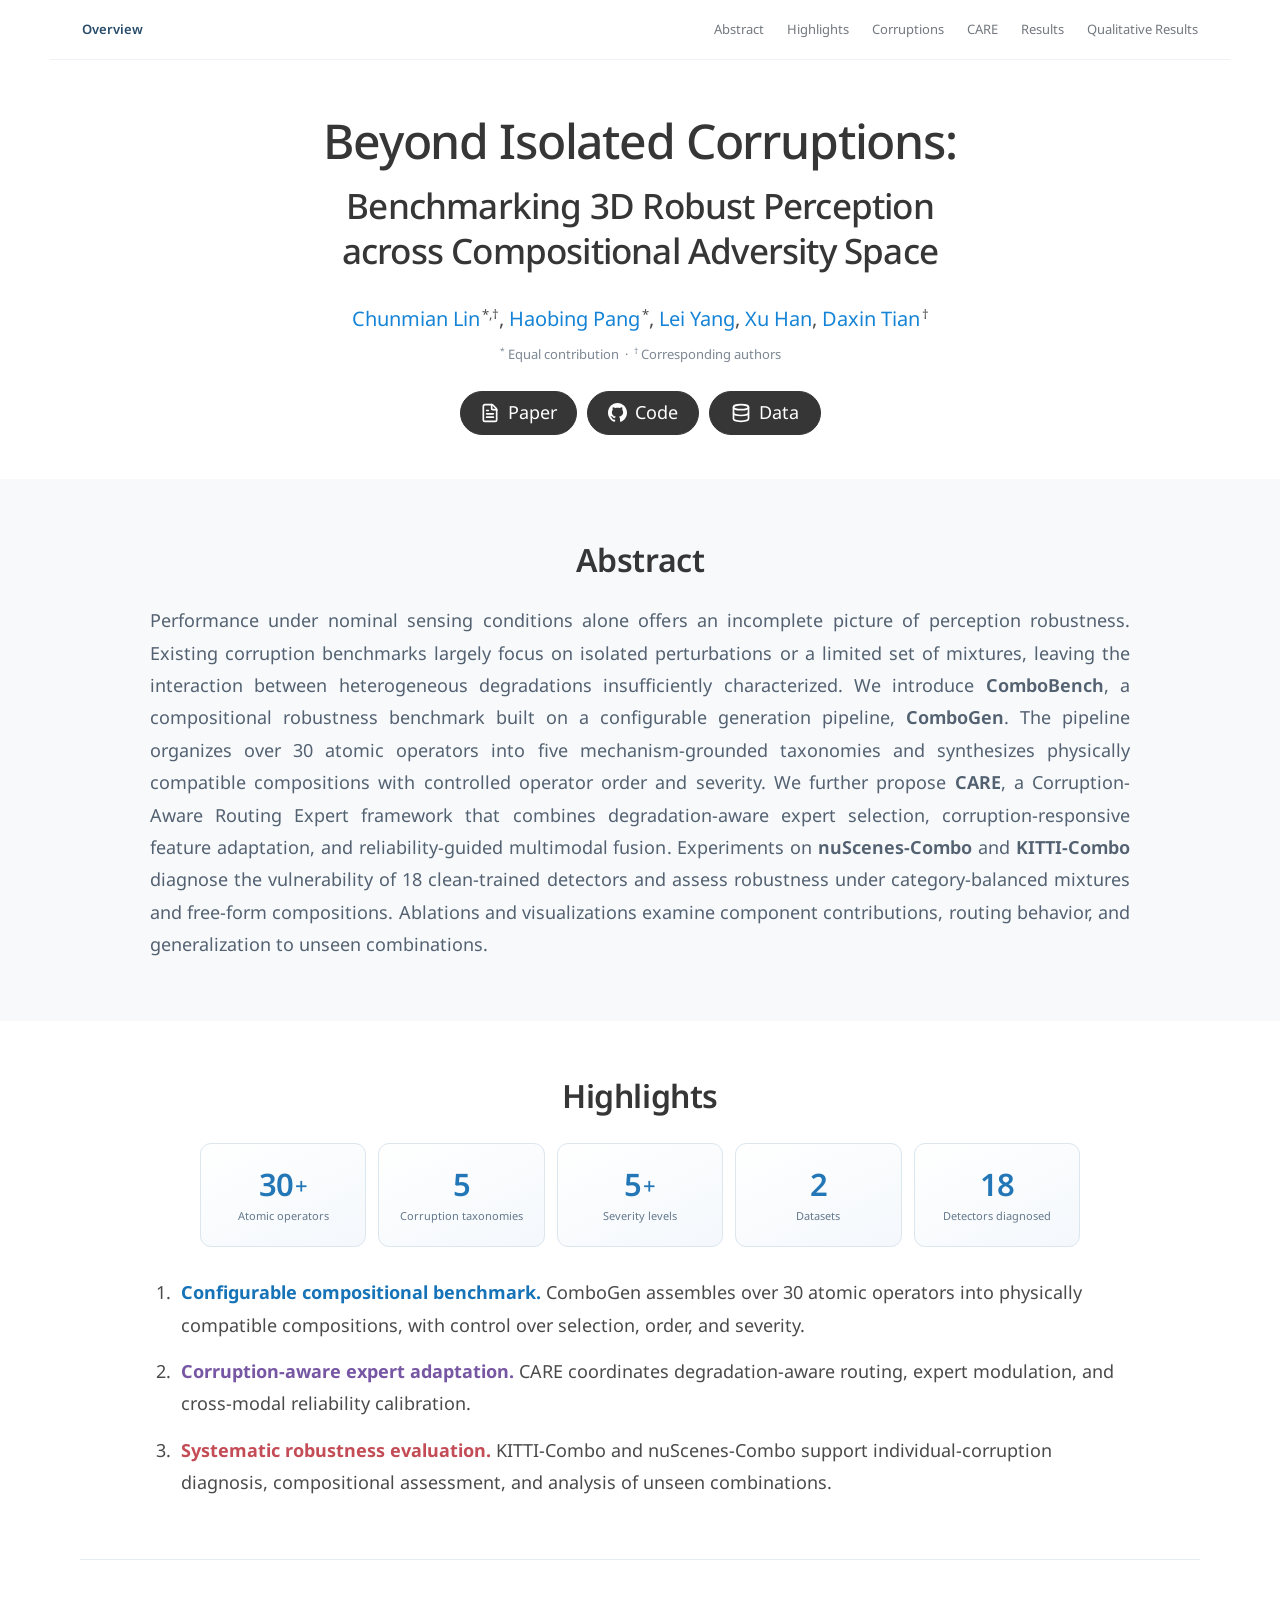
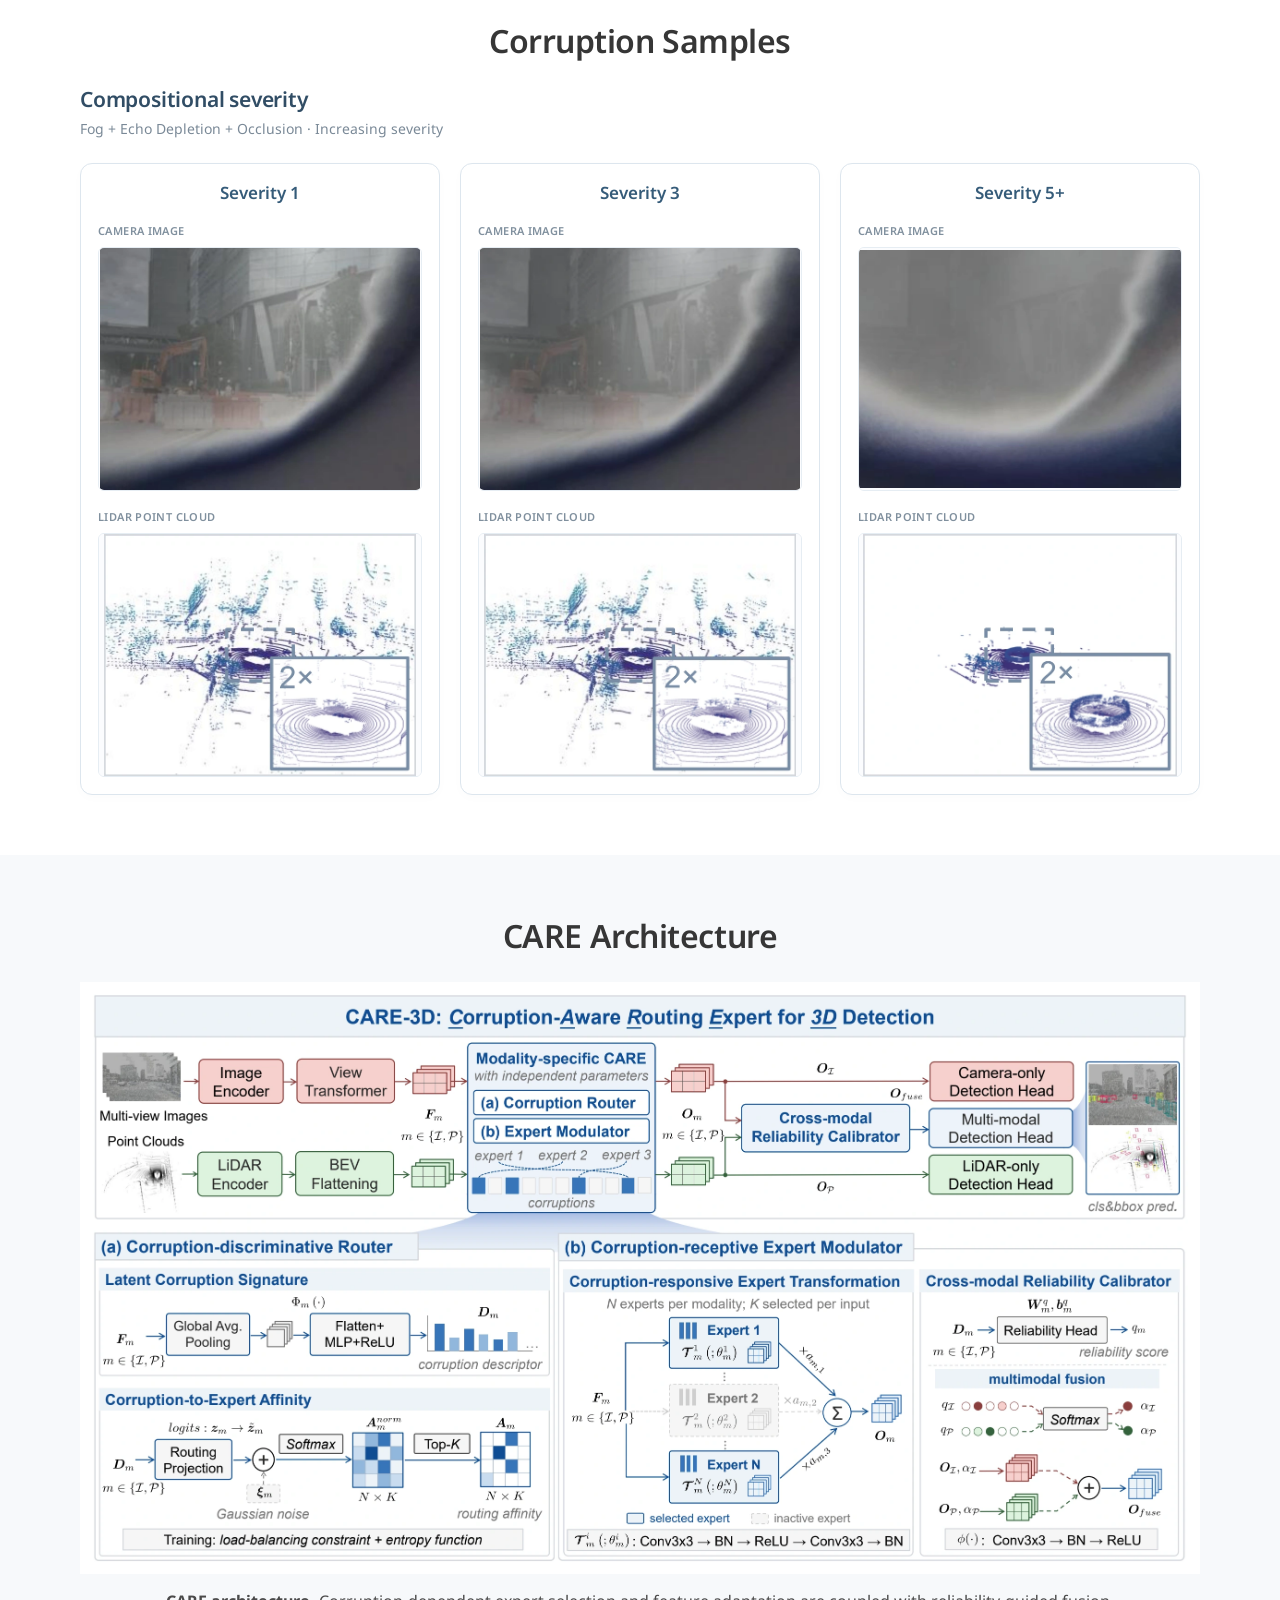
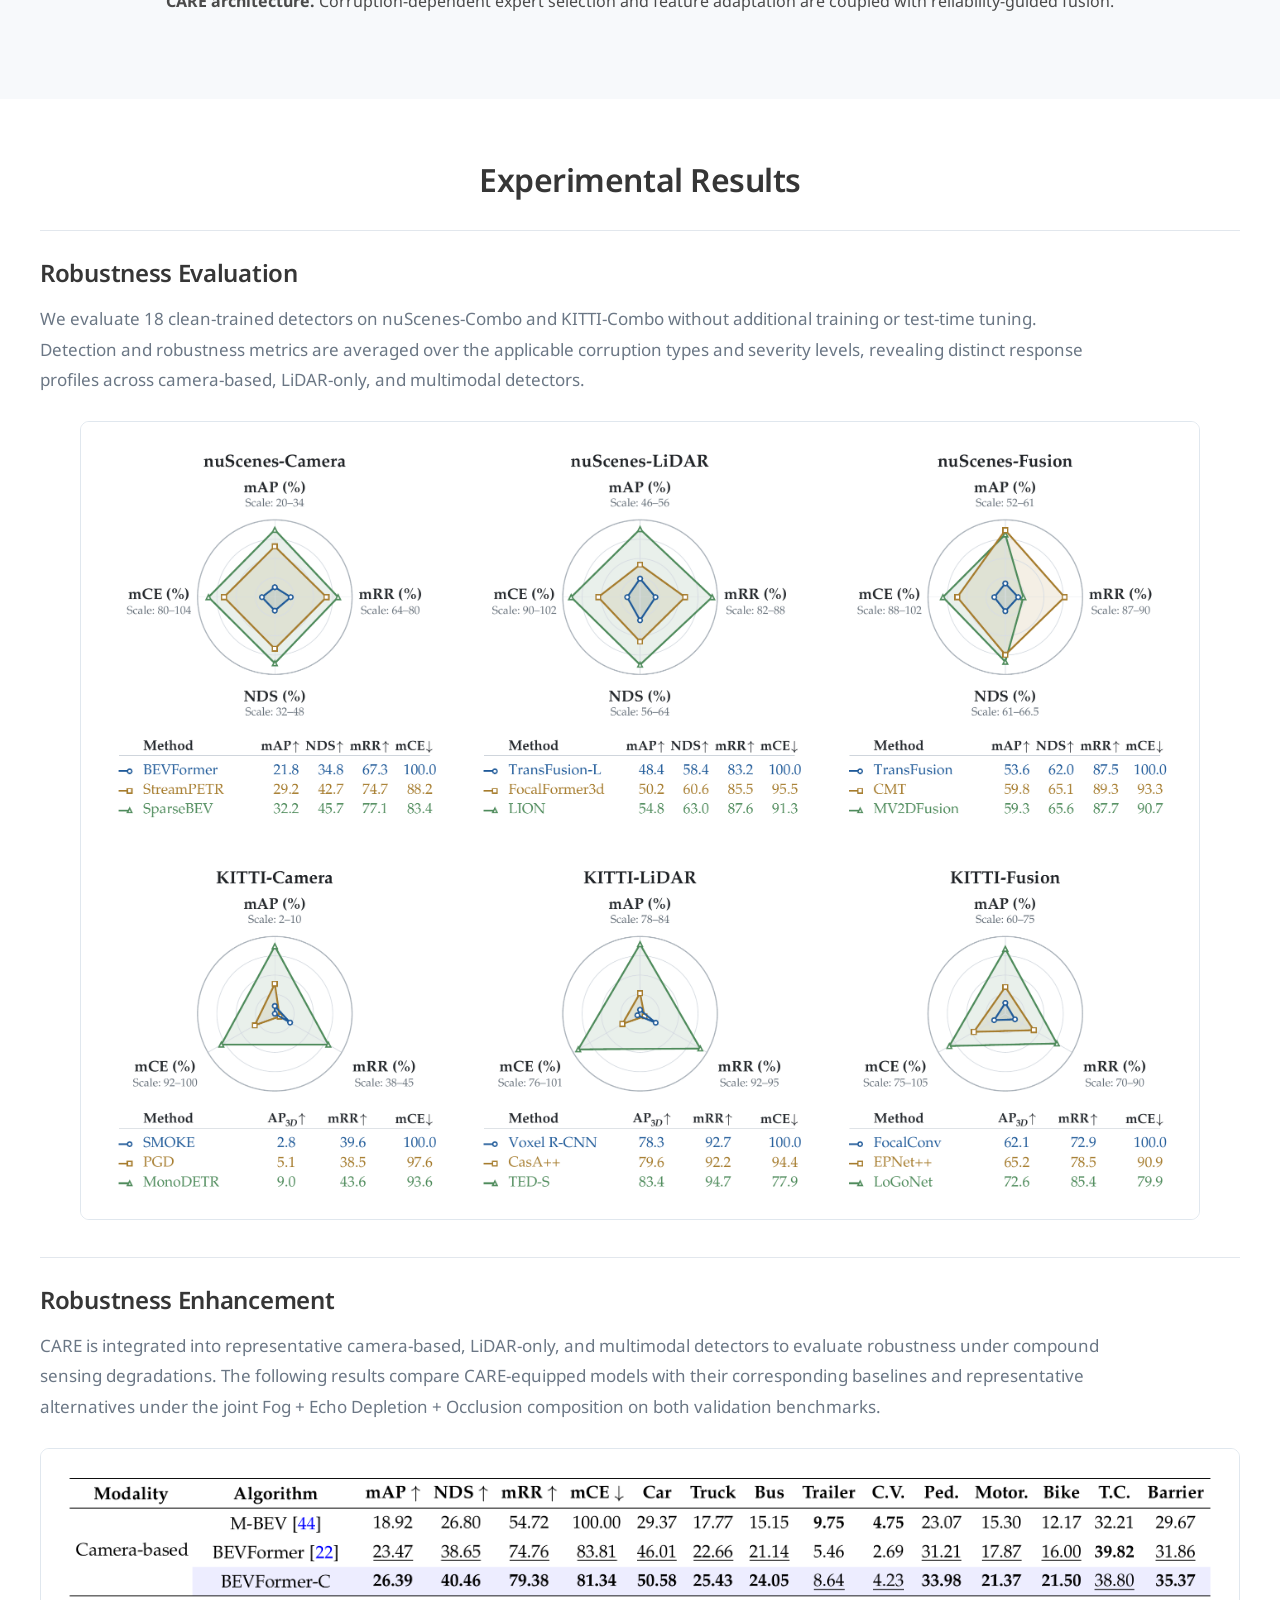
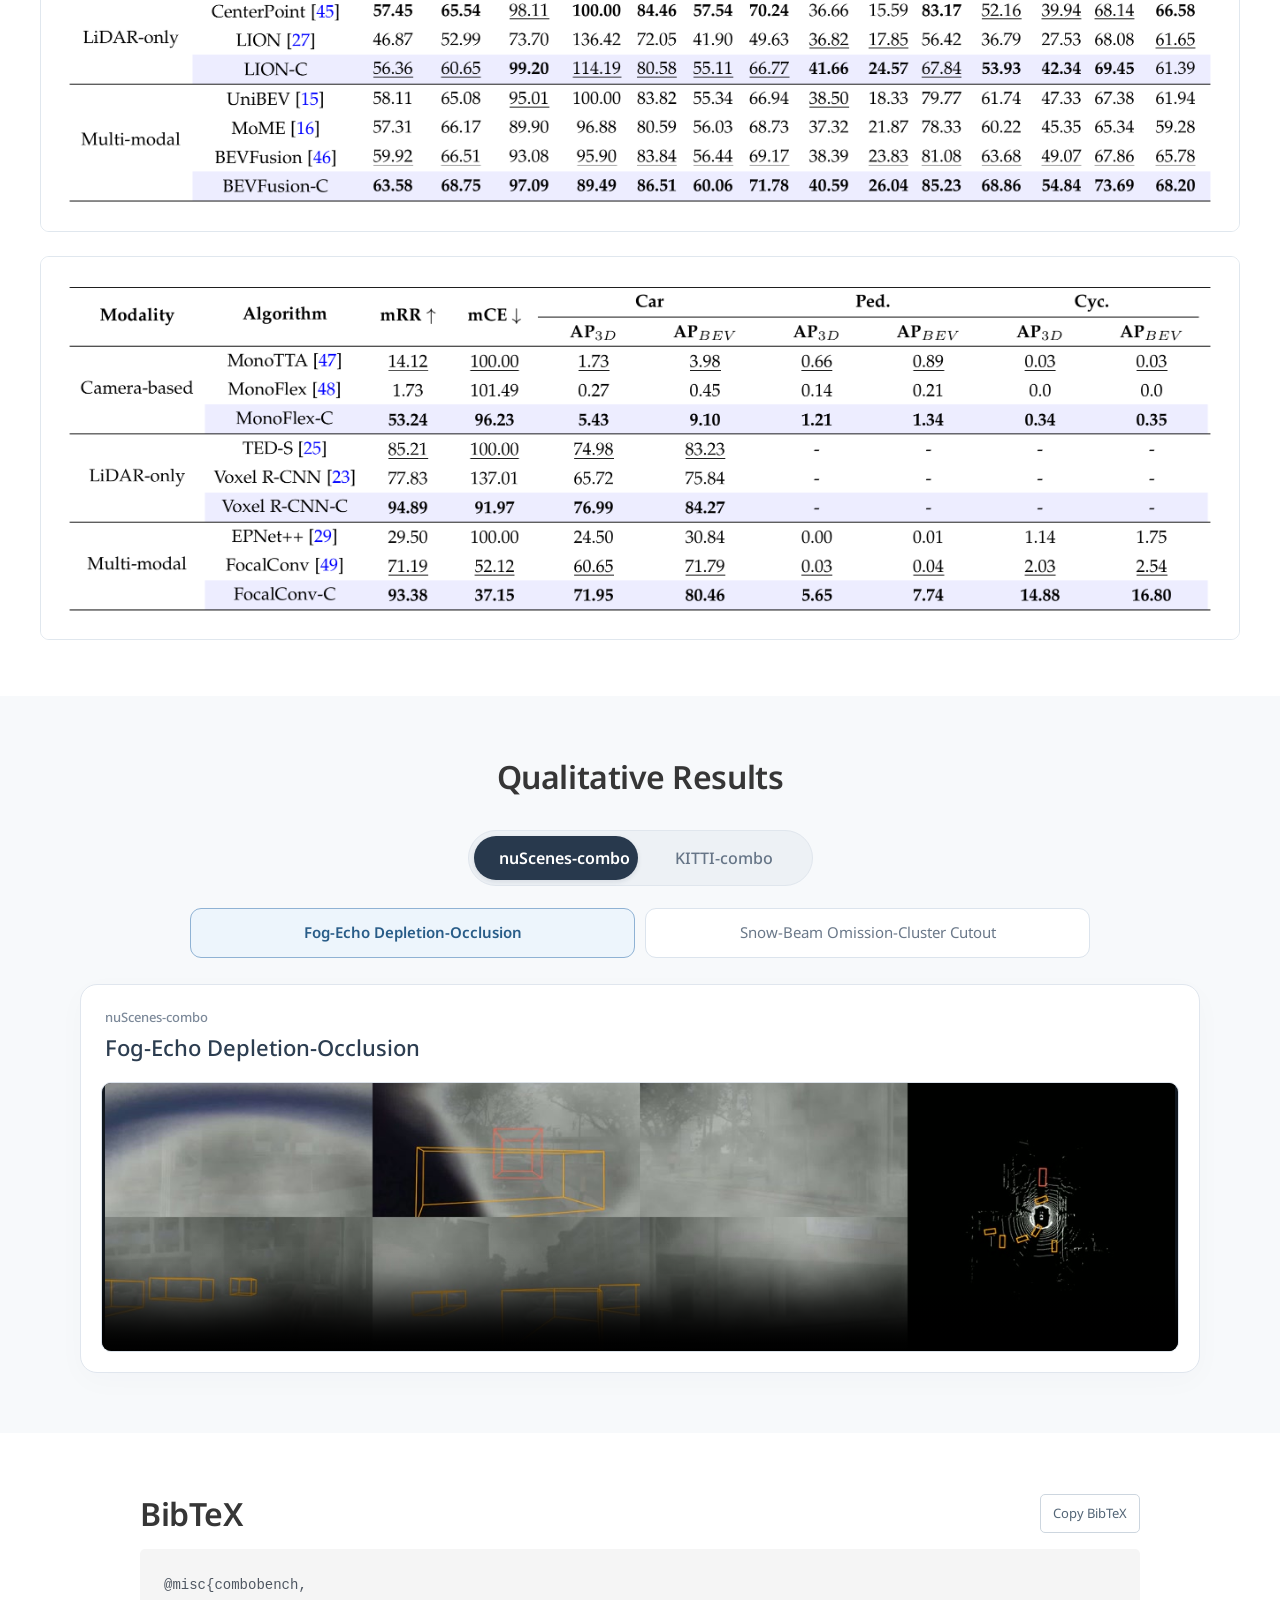
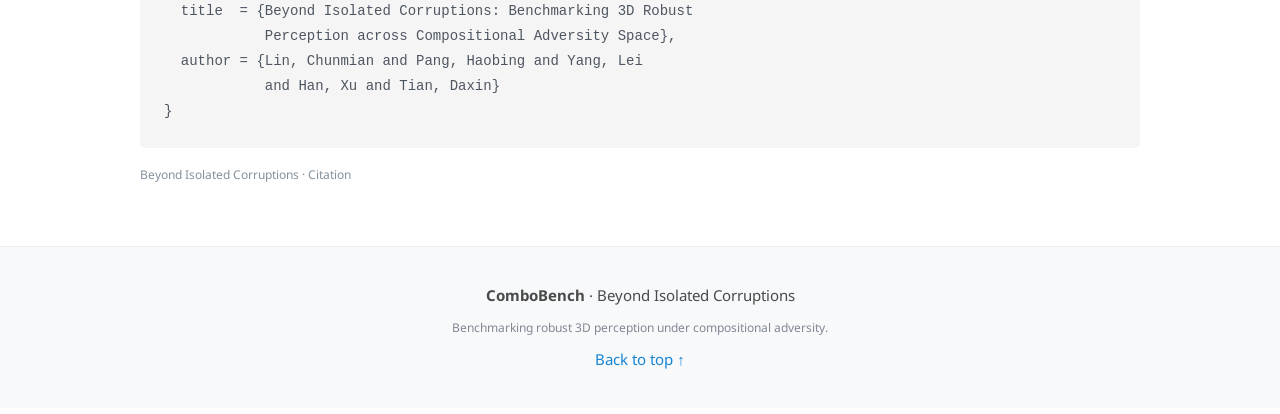
==== commit 28515b27: "Add dataset and corruption selectors to qualitative video results" ====
--- a/project-page/index.html
+++ b/project-page/index.html
@@ -5,8 +5,8 @@
 <meta name="description" content="ComboBench: a configurable benchmark and corruption-aware expert framework for robust 3D perception under compositional sensing degradations.">
 <meta name="theme-color" content="#ffffff"><title>Beyond Isolated Corruptions: Benchmarking 3D Robust Perception</title>
 <link rel="icon" href="assets/favicon.svg" type="image/svg+xml"><link rel="stylesheet" href="styles-v3.css?v=9">
-<script src="site-config.js?v=13" defer></script><script src="script-v3.js?v=13" defer></script>
-<link rel="stylesheet" href="styles-v9.css?v=13"></head>
+<script src="site-config.js?v=16" defer></script><script src="script-v3.js?v=16" defer></script>
+<link rel="stylesheet" href="styles-v9.css?v=16"></head>
 
 <body><a class="skip-link" href="#main">Skip to content</a>
 <nav class="top-nav" aria-label="Page sections"><a class="home-link" href="#top">Overview</a><div><a href="#abstract">Abstract</a><a href="#highlights">Highlights</a><a href="#corruption-examples">Corruptions</a><a href="#method">CARE</a><a href="#evaluation">Results</a><a href="#visualization">Qualitative Results</a></div></nav>
@@ -19,7 +19,7 @@
 <p id="venue-line" class="venue-line" hidden=""></p><div class="publication-links" aria-label="Publication resources">
 <a class="resource-pill" href="https://github.com/buaa-linx/ComboBench" target="_blank" rel="noopener" data-resource="paper"><img class="resource-icon" src="assets/icons/paper.svg" alt="" width="20" height="20">Paper</a>
 <a class="resource-pill" href="https://github.com/buaa-linx/ComboBench" target="_blank" rel="noopener" data-resource="code"><img class="resource-icon github-icon" src="assets/icons/github.svg" alt="" width="20" height="20">Code</a>
-<button class="resource-pill is-pending" type="button" data-resource="data"><img class="resource-icon" src="assets/icons/data.svg" alt="" width="20" height="20">Data</button>
+<a class="resource-pill" href="https://huggingface.co/datasets/linchunmian/ComboBench" target="_blank" rel="noopener" data-resource="data"><img class="resource-icon" src="assets/icons/data.svg" alt="" width="20" height="20">Data</a>
 </div></header>
 <section class="section soft-section" id="abstract" aria-labelledby="abstract-title"><div class="content abstract-content"><h2 id="abstract-title">Abstract</h2><p>Performance under nominal sensing conditions alone offers an incomplete picture of perception robustness. Existing corruption benchmarks largely focus on isolated perturbations or a limited set of mixtures, leaving the interaction between heterogeneous degradations insufficiently characterized. We introduce <strong>ComboBench</strong>, a compositional robustness benchmark built on a configurable generation pipeline, <strong>ComboGen</strong>. The pipeline organizes over 30 atomic operators into five mechanism-grounded taxonomies and synthesizes physically compatible compositions with controlled operator order and severity. We further propose <strong>CARE</strong>, a Corruption-Aware Routing Expert framework that combines degradation-aware expert selection, corruption-responsive feature adaptation, and reliability-guided multimodal fusion. Experiments on <strong>nuScenes-Combo</strong> and <strong>KITTI-Combo</strong> diagnose the vulnerability of 18 clean-trained detectors and assess robustness under category-balanced mixtures and free-form compositions. Ablations and visualizations examine component contributions, routing behavior, and generalization to unseen combinations.</p></div></section>
 <section class="section highlights content" id="highlights" aria-labelledby="highlights-title"><h2 id="highlights-title">Highlights</h2><dl class="benchmark-facts" aria-label="Benchmark at a glance">
@@ -40,34 +40,33 @@
   <div class="results-content"><h2 id="evaluation-title">Experimental Results</h2><div class="experiment-block" id="robustness-assessment"><div class="experiment-heading"><h3>Robustness Evaluation</h3></div><p class="experiment-intro">We evaluate 18 clean-trained detectors on nuScenes-Combo and KITTI-Combo without additional training or test-time tuning. Detection and robustness metrics are averaged over the applicable corruption types and severity levels, revealing distinct response profiles across camera-based, LiDAR-only, and multimodal detectors.</p><figure class="paper-result-image assessment-figure"><button class="figure-zoom " type="button" data-image="assets/figures/figure-5-original.webp" data-caption="Figure 5: Clean-trained robustness diagnosis on nuScenes-Combo and KITTI-Combo, averaged over applicable corruptions and severity levels." aria-label="Enlarge robustness assessment figure"><img src="assets/figures/figure-5-original.webp" alt="Figure 5: six radar plots of detection and robustness metrics for clean-trained detectors on KITTI-Combo and nuScenes-Combo" width="2610" height="1835" loading="lazy"><span class="zoom-label">Enlarge ↗</span></button></figure></div><div class="experiment-block" id="robustness-enhancement"><div class="experiment-heading"><h3>Robustness Enhancement</h3></div><p class="experiment-intro">CARE is integrated into representative camera-based, LiDAR-only, and multimodal detectors to evaluate robustness under compound sensing degradations. The following results compare CARE-equipped models with their corresponding baselines and representative alternatives under the joint Fog + Echo Depletion + Occlusion composition on both validation benchmarks.</p><figure class="paper-result-image paper-table" data-table="7"><button class="figure-zoom paper-table-zoom" type="button" data-image="assets/figures/table-7-original.webp" data-caption="nuScenes-Combo: original results under Fog + Echo Depletion + Occlusion." aria-label="Enlarge nuScenes-Combo result table"><img src="assets/figures/table-7-original.webp" alt="Original Table 7: nuScenes-Combo free-form corruption results comparing base and CARE-enhanced detectors" width="2610" height="765" loading="lazy"><span class="zoom-label">Enlarge ↗</span></button></figure><figure class="paper-result-image paper-table" data-table="8"><button class="figure-zoom paper-table-zoom" type="button" data-image="assets/figures/table-8-original.webp" data-caption="KITTI-Combo: original results under Fog + Echo Depletion + Occlusion." aria-label="Enlarge KITTI-Combo result table"><img src="assets/figures/table-8-original.webp" alt="Original Table 8: KITTI-Combo free-form corruption results comparing base and CARE-enhanced detectors" width="2610" height="765" loading="lazy"><span class="zoom-label">Enlarge ↗</span></button></figure></div></div></section>
 
 <section class="section visualization-section soft-section" id="visualization" aria-labelledby="visualization-title"><div class="content-wide">
-    <h2 id="visualization-title">Qualitative Results</h2>
-    <section class="qualitative-dataset" id="qualitative-nuscenes" aria-labelledby="qualitative-nuscenes-title">
-      <h3 id="qualitative-nuscenes-title">nuScenes-combo</h3>
-      <div class="dataset-videos">
-      <article class="video-card" aria-labelledby="video-title-nuscenes-1">
-        <h4 id="video-title-nuscenes-1">Fog-Echo Depletion-Occlusion</h4>
-        <div class="video-slot" data-video="nuscenes" data-video-index="0"><video controls muted playsinline preload="metadata" poster="assets/videos/fog_occlusion_echo.jpg" src="assets/videos/fog_occlusion_echo.mp4" aria-label="nuScenes-combo: Fog-Echo Depletion-Occlusion"></video></div>
-      </article>
-      <article class="video-card" aria-labelledby="video-title-nuscenes-2">
-        <h4 id="video-title-nuscenes-2">Snow-Beam Omission-Cluster Cutout</h4>
-        <div class="video-slot" data-video="nuscenes" data-video-index="1"><video controls muted playsinline preload="metadata" poster="assets/videos/snow_beam_cutout.jpg" src="assets/videos/snow_beam_cutout.mp4" aria-label="nuScenes-combo: Snow-Beam Omission-Cluster Cutout"></video></div>
-      </article>
+  <h2 id="visualization-title">Qualitative Results</h2>
+  <div class="qualitative-explorer" data-video-explorer>
+    <div class="dataset-tabs" role="tablist" aria-label="Video dataset" hidden>
+      <button class="dataset-tab" type="button" role="tab" id="dataset-tab-nuscenes" data-dataset="nuscenes" aria-selected="true" aria-controls="qualitative-player-panel" tabindex="0">nuScenes-combo</button>
+      <button class="dataset-tab" type="button" role="tab" id="dataset-tab-kitti" data-dataset="kitti" aria-selected="false" aria-controls="qualitative-player-panel" tabindex="-1">KITTI-combo</button>
+    </div>
+    <div class="corruption-tabs" role="group" aria-label="Corruption composition" hidden>
+      <button class="corruption-tab" type="button" data-corruption-index="0" aria-pressed="true">Fog-Echo Depletion-Occlusion</button>
+      <button class="corruption-tab" type="button" data-corruption-index="1" aria-pressed="false">Snow-Beam Omission-Cluster Cutout</button>
+    </div>
+    <div class="qualitative-player-panel" id="qualitative-player-panel" role="tabpanel" aria-labelledby="dataset-tab-nuscenes" tabindex="0">
+      <header class="qualitative-player-heading" aria-live="polite" aria-atomic="true">
+        <p id="active-dataset">nuScenes-combo</p>
+        <h3 id="active-video-title">Fog-Echo Depletion-Occlusion</h3>
+      </header>
+      <div class="qualitative-player-shell">
+        <video id="qualitative-player" controls muted playsinline preload="metadata" poster="assets/videos/fog_occlusion_echo.jpg" src="assets/videos/fog_occlusion_echo.mp4" aria-label="nuScenes-combo: Fog-Echo Depletion-Occlusion"></video>
+        <div id="qualitative-empty" role="status" hidden>
+          <span class="reserved-play" aria-hidden="true"><svg viewBox="0 0 32 32" width="32" height="32"><path d="M12 8.5 24 16 12 23.5Z" fill="currentColor"/></svg></span>
+          <p>Video not available yet.</p>
+        </div>
       </div>
-    </section>
-    <section class="qualitative-dataset" id="qualitative-kitti" aria-labelledby="qualitative-kitti-title">
-      <h3 id="qualitative-kitti-title">KITTI-combo</h3>
-      <div class="dataset-videos">
-      <article class="video-card" aria-labelledby="video-title-kitti-1">
-        <h4 id="video-title-kitti-1">Fog-Echo Depletion-Occlusion</h4>
-        <div class="video-slot" data-video="kitti" data-video-index="0"><div class="video-reserved-label" role="img" aria-label="KITTI-combo: Fog-Echo Depletion-Occlusion; video not yet available"><span class="reserved-play"><svg viewBox="0 0 32 32" width="32" height="32" aria-hidden="true"><path d="M12 8.5 24 16 12 23.5Z" fill="currentColor"/></svg></span></div></div>
-      </article>
-      <article class="video-card" aria-labelledby="video-title-kitti-2">
-        <h4 id="video-title-kitti-2">Snow-Beam Omission-Cluster Cutout</h4>
-        <div class="video-slot" data-video="kitti" data-video-index="1"><div class="video-reserved-label" role="img" aria-label="KITTI-combo: Snow-Beam Omission-Cluster Cutout; video not yet available"><span class="reserved-play"><svg viewBox="0 0 32 32" width="32" height="32" aria-hidden="true"><path d="M12 8.5 24 16 12 23.5Z" fill="currentColor"/></svg></span></div></div>
-      </article>
-      </div>
-    </section>
-</div></section><section class="section citation-section content" id="citation" aria-labelledby="citation-title"><div class="citation-heading"><h2 id="citation-title">BibTeX</h2><button type="button" id="copy-citation">Copy BibTeX</button></div><pre><code id="bibtex">@misc{combobench,
+    </div>
+    <noscript><p class="source-note">Also watch <a href="assets/videos/snow_beam_cutout.mp4">Snow-Beam Omission-Cluster Cutout on nuScenes-combo</a>.</p></noscript>
+  </div>
+</div></section>
+<section class="section citation-section content" id="citation" aria-labelledby="citation-title"><div class="citation-heading"><h2 id="citation-title">BibTeX</h2><button type="button" id="copy-citation">Copy BibTeX</button></div><pre><code id="bibtex">@misc{combobench,
   title  = {Beyond Isolated Corruptions: Benchmarking 3D Robust
             Perception across Compositional Adversity Space},
   author = {Lin, Chunmian and Pang, Haobing and Yang, Lei
--- a/project-page/styles-v9.css
+++ b/project-page/styles-v9.css
@@ -80,3 +80,91 @@
 .reserved-play{display:grid;place-items:center;width:62px;height:62px;border:1px solid #59616b;border-radius:50%;background:#ffffff06}
 .qualitative-dataset .video-slot,.qualitative-dataset .video-slot video{aspect-ratio:4/1}
 @media(max-width:760px){.dataset-videos{grid-template-columns:1fr}}
+
+/* Qualitative video explorer. All changes stay within the video section. */
+#visualization .qualitative-explorer{max-width:1180px;margin:32px auto 0}
+#visualization .qualitative-explorer[hidden],
+#visualization .qualitative-explorer [hidden]{display:none!important}
+#visualization .qualitative-explorer .dataset-tabs{
+ display:flex;gap:4px;width:fit-content;max-width:100%;margin:0 auto;
+ padding:5px;border:1px solid #e0e6ed;border-radius:999px;background:#edf1f5;
+}
+#visualization .qualitative-explorer .dataset-tab{
+ flex:1;min-width:0;min-height:44px;padding:10px 25px;border:0;border-radius:999px;
+ background:transparent;color:#667587;font-size:16px;font-weight:500;line-height:1.5;
+ white-space:nowrap;overflow-wrap:normal;
+ transition:background-color .16s ease,color .16s ease,box-shadow .16s ease;
+}
+#visualization .qualitative-explorer .dataset-tab:hover{background:#e2e9f1;color:#26394f}
+#visualization .qualitative-explorer .dataset-tab[aria-selected="true"]{
+ background:#28394d;color:#fff;font-weight:600;box-shadow:0 2px 5px #172c461a;
+}
+#visualization .qualitative-explorer .dataset-tab[aria-selected="true"]:hover{background:#213246}
+#visualization .qualitative-explorer .corruption-tabs{
+ display:grid;grid-template-columns:repeat(2,minmax(0,1fr));gap:10px;
+ max-width:900px;margin:22px auto 26px;
+}
+#visualization .qualitative-explorer .corruption-tab{
+ min-width:0;min-height:50px;padding:12px 18px;border:1px solid #dce4ed;border-radius:11px;
+ background:#fff;color:#6a7889;font-size:15px;font-weight:400;line-height:1.5;
+ text-align:center;white-space:normal;overflow-wrap:break-word;
+ transition:background-color .16s ease,border-color .16s ease,color .16s ease;
+}
+#visualization .qualitative-explorer .corruption-tab:hover{border-color:#a4b9cf;background:#f5f8fc;color:#345570}
+#visualization .qualitative-explorer .corruption-tab[aria-pressed="true"]{
+ border-color:#8fb2d4;background:#edf5fc;color:#285c88;font-weight:600;
+}
+#visualization .qualitative-explorer .dataset-tab:focus-visible,
+#visualization .qualitative-explorer .corruption-tab:focus-visible,
+#visualization .qualitative-explorer .qualitative-player-panel:focus-visible{
+ outline:3px solid #5c96c9;outline-offset:4px;
+}
+#visualization .qualitative-explorer .qualitative-player-panel{
+ min-width:0;border:1px solid #e0e6ee;border-radius:17px;background:#fff;
+ box-shadow:0 8px 30px #283f5b06;
+}
+#visualization .qualitative-explorer .qualitative-player-heading{padding:22px 24px 18px}
+#visualization .qualitative-explorer #active-dataset{
+ margin:0;color:#7c8999;font-size:13px;font-weight:500;line-height:1.6;
+}
+#visualization .qualitative-explorer #active-video-title{
+ margin:5px 0 0;color:#2c3d50;font-size:22px;font-weight:500;line-height:1.45;
+ text-align:left;overflow-wrap:break-word;
+}
+#visualization .qualitative-explorer .qualitative-player-shell{
+ position:relative;aspect-ratio:4/1;margin:0 20px 20px;overflow:hidden;
+ border:1px solid #dce3eb;border-radius:10px;background:#111820;
+}
+#visualization .qualitative-explorer .qualitative-player-shell video{
+ display:block;width:100%;height:100%;aspect-ratio:4/1;object-fit:contain;background:#111820;
+}
+#visualization .qualitative-explorer #qualitative-empty{
+ position:absolute;inset:0;
+ display:flex;flex-direction:column;align-items:center;justify-content:center;gap:12px;
+ width:100%;height:100%;padding:20px;text-align:center;color:#b5c0cc;
+}
+#visualization .qualitative-explorer #qualitative-empty .reserved-play{
+ width:48px;height:48px;border-color:#465462;background:#ffffff04;color:#bac5d0;
+}
+#visualization .qualitative-explorer #qualitative-empty .reserved-play svg{width:26px;height:26px}
+#visualization .qualitative-explorer #qualitative-empty p{margin:0;font-size:14px;line-height:1.6}
+@media(max-width:760px){
+ #visualization .qualitative-explorer{margin-top:26px}
+ #visualization .qualitative-explorer .dataset-tabs{width:100%;max-width:410px;padding:4px}
+ #visualization .qualitative-explorer .dataset-tab{min-height:42px;padding:10px 13px;font-size:14px}
+ #visualization .qualitative-explorer .corruption-tabs{gap:8px;margin:17px auto 20px}
+ #visualization .qualitative-explorer .corruption-tab{min-height:60px;padding:10px;font-size:13px;line-height:1.5}
+ #visualization .qualitative-explorer .qualitative-player-panel{border-radius:13px}
+ #visualization .qualitative-explorer .qualitative-player-heading{padding:16px 15px 13px}
+ #visualization .qualitative-explorer #active-dataset{font-size:11px}
+ #visualization .qualitative-explorer #active-video-title{margin-top:4px;font-size:17px;line-height:1.5}
+ #visualization .qualitative-explorer .qualitative-player-shell{margin:0 11px 11px;border-radius:7px}
+ #visualization .qualitative-explorer #qualitative-empty{gap:4px;padding:6px}
+ #visualization .qualitative-explorer #qualitative-empty .reserved-play{width:28px;height:28px}
+ #visualization .qualitative-explorer #qualitative-empty .reserved-play svg{width:16px;height:16px}
+ #visualization .qualitative-explorer #qualitative-empty p{font-size:12px;line-height:1.4}
+}
+@media(prefers-reduced-motion:reduce){
+ #visualization .qualitative-explorer .dataset-tab,
+ #visualization .qualitative-explorer .corruption-tab{transition:none}
+}
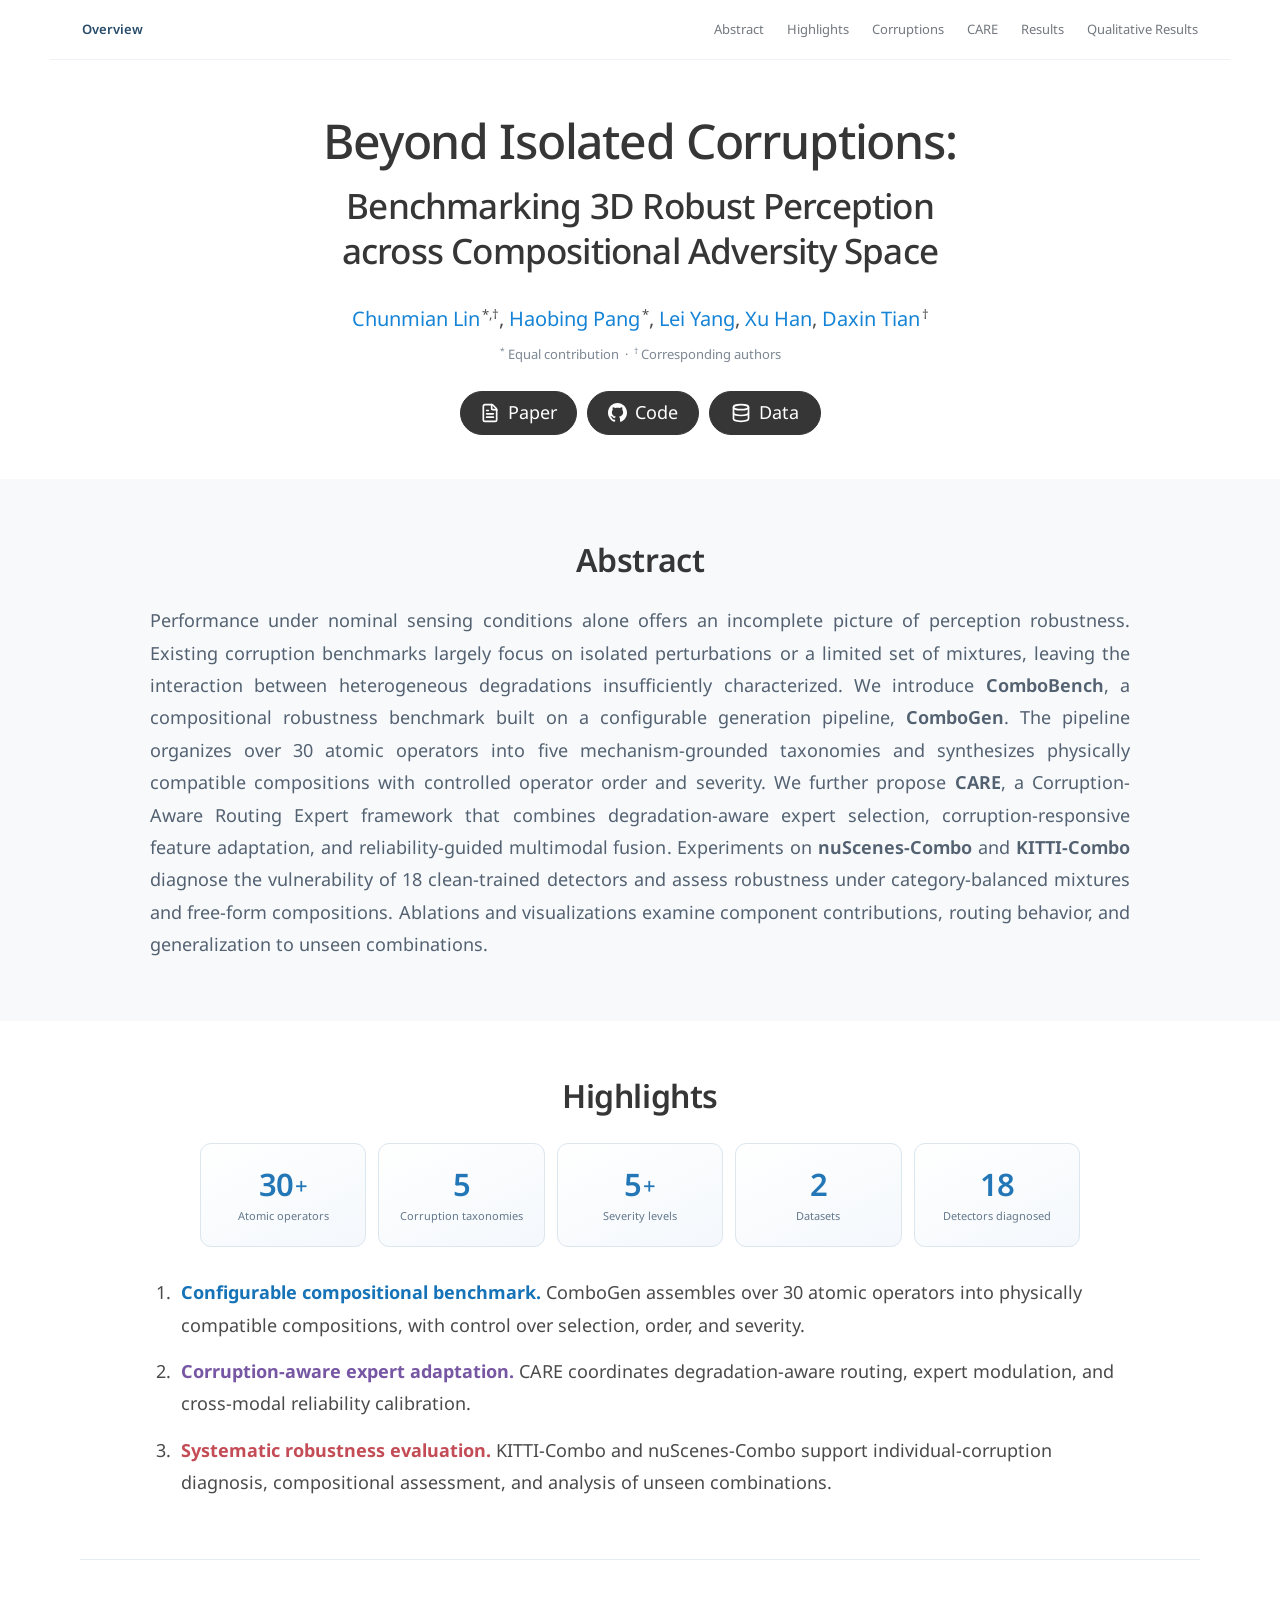
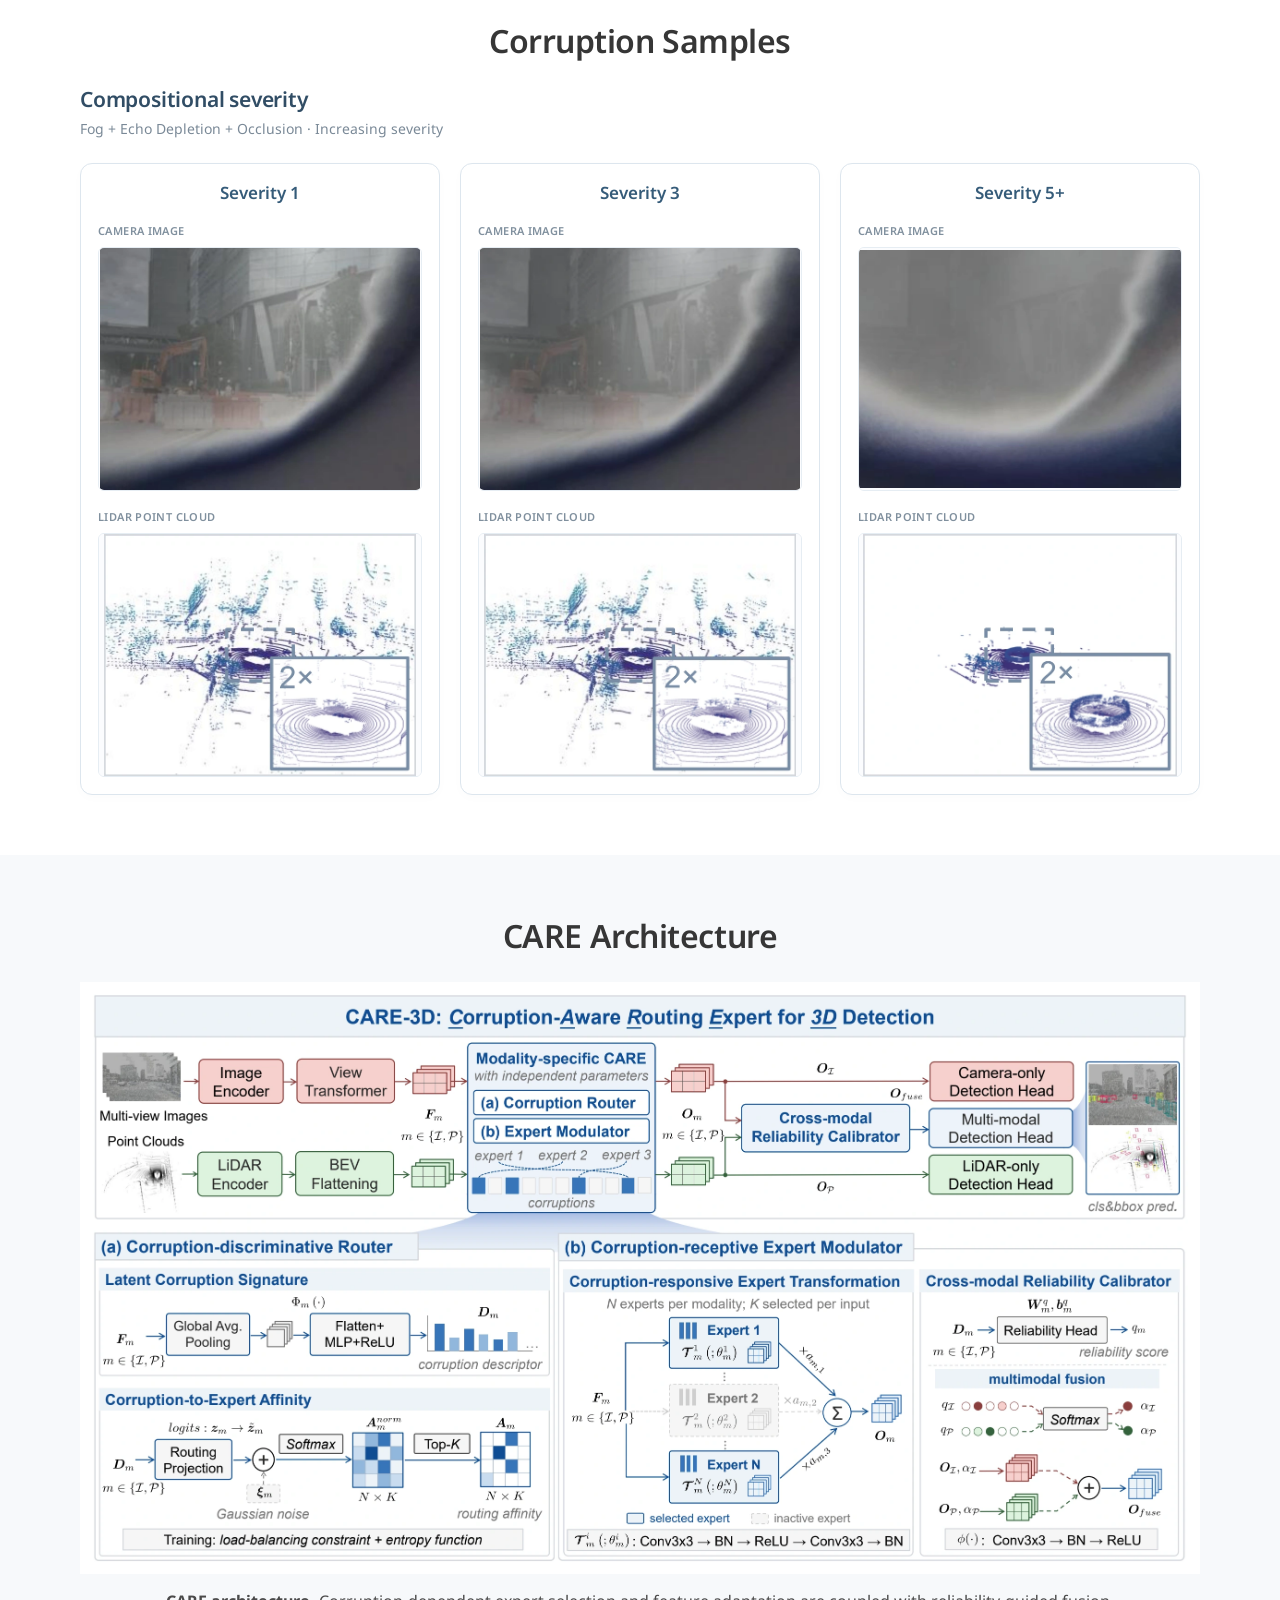
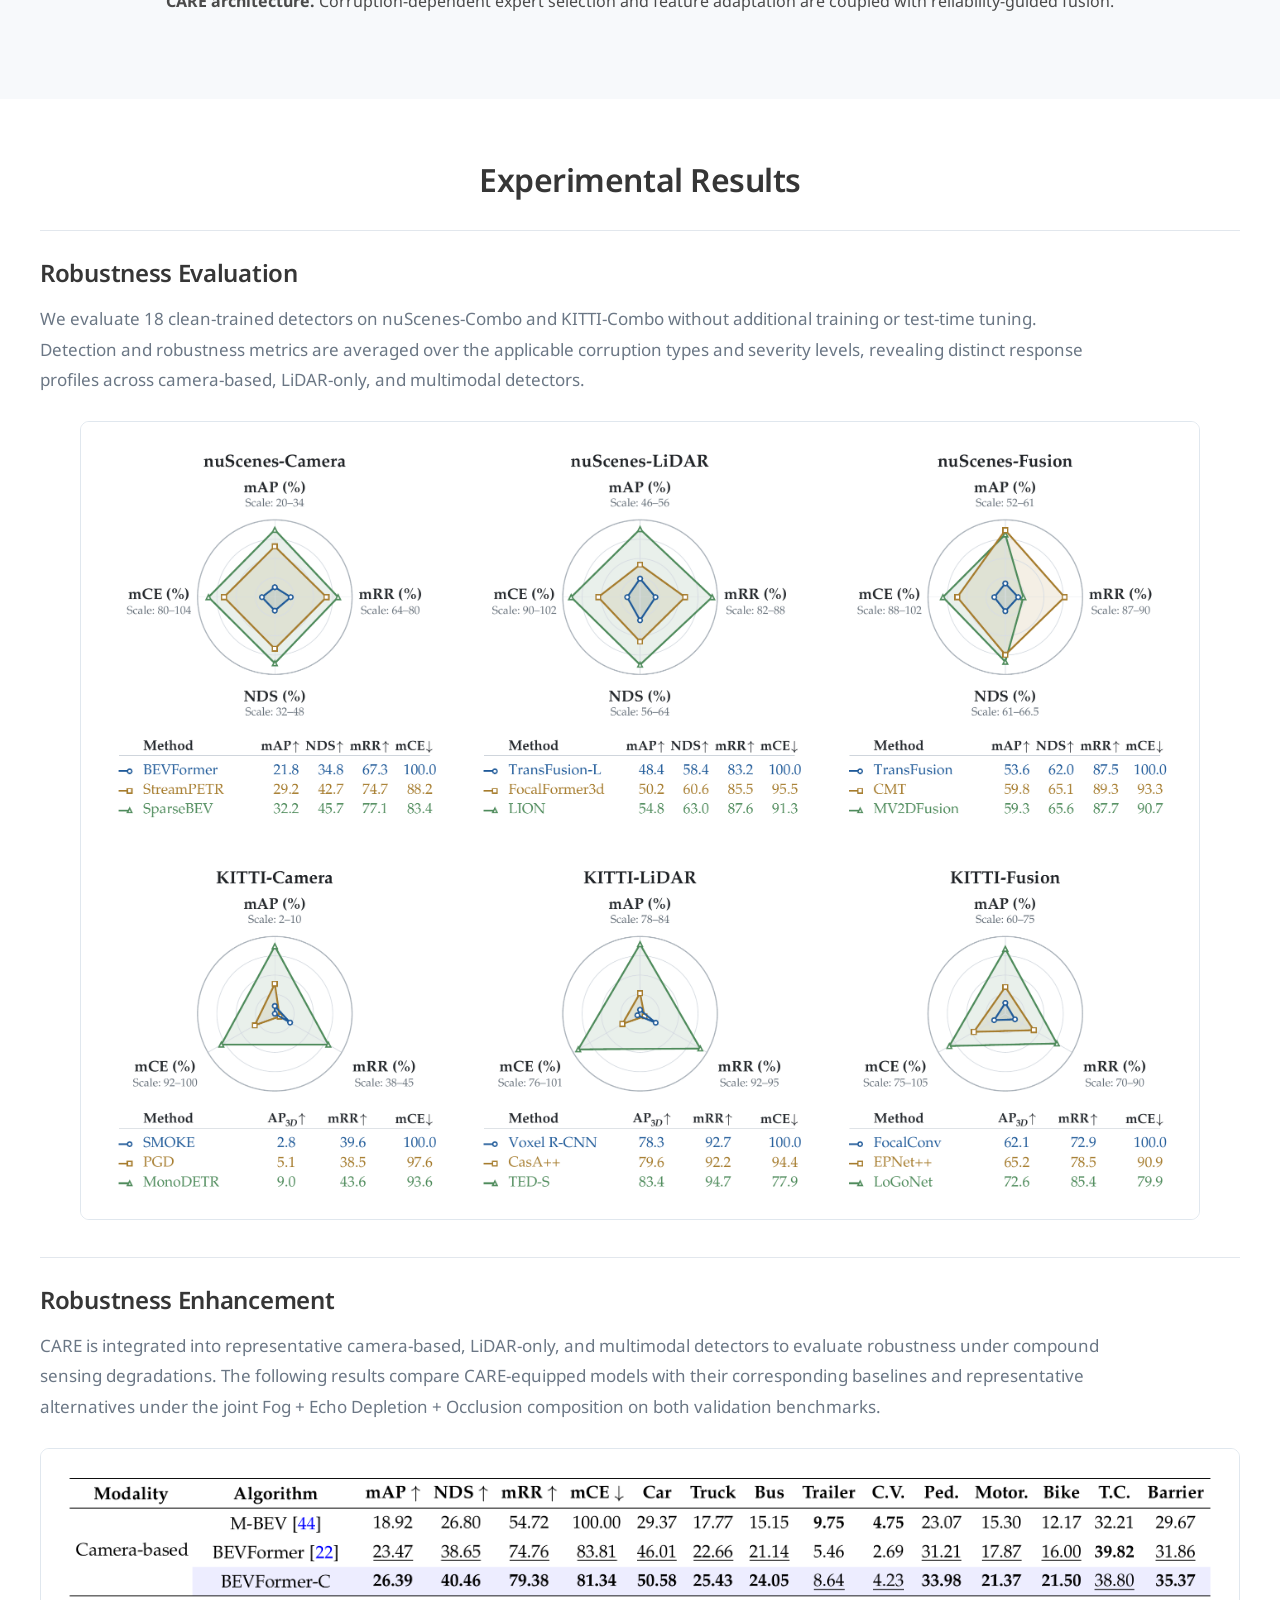
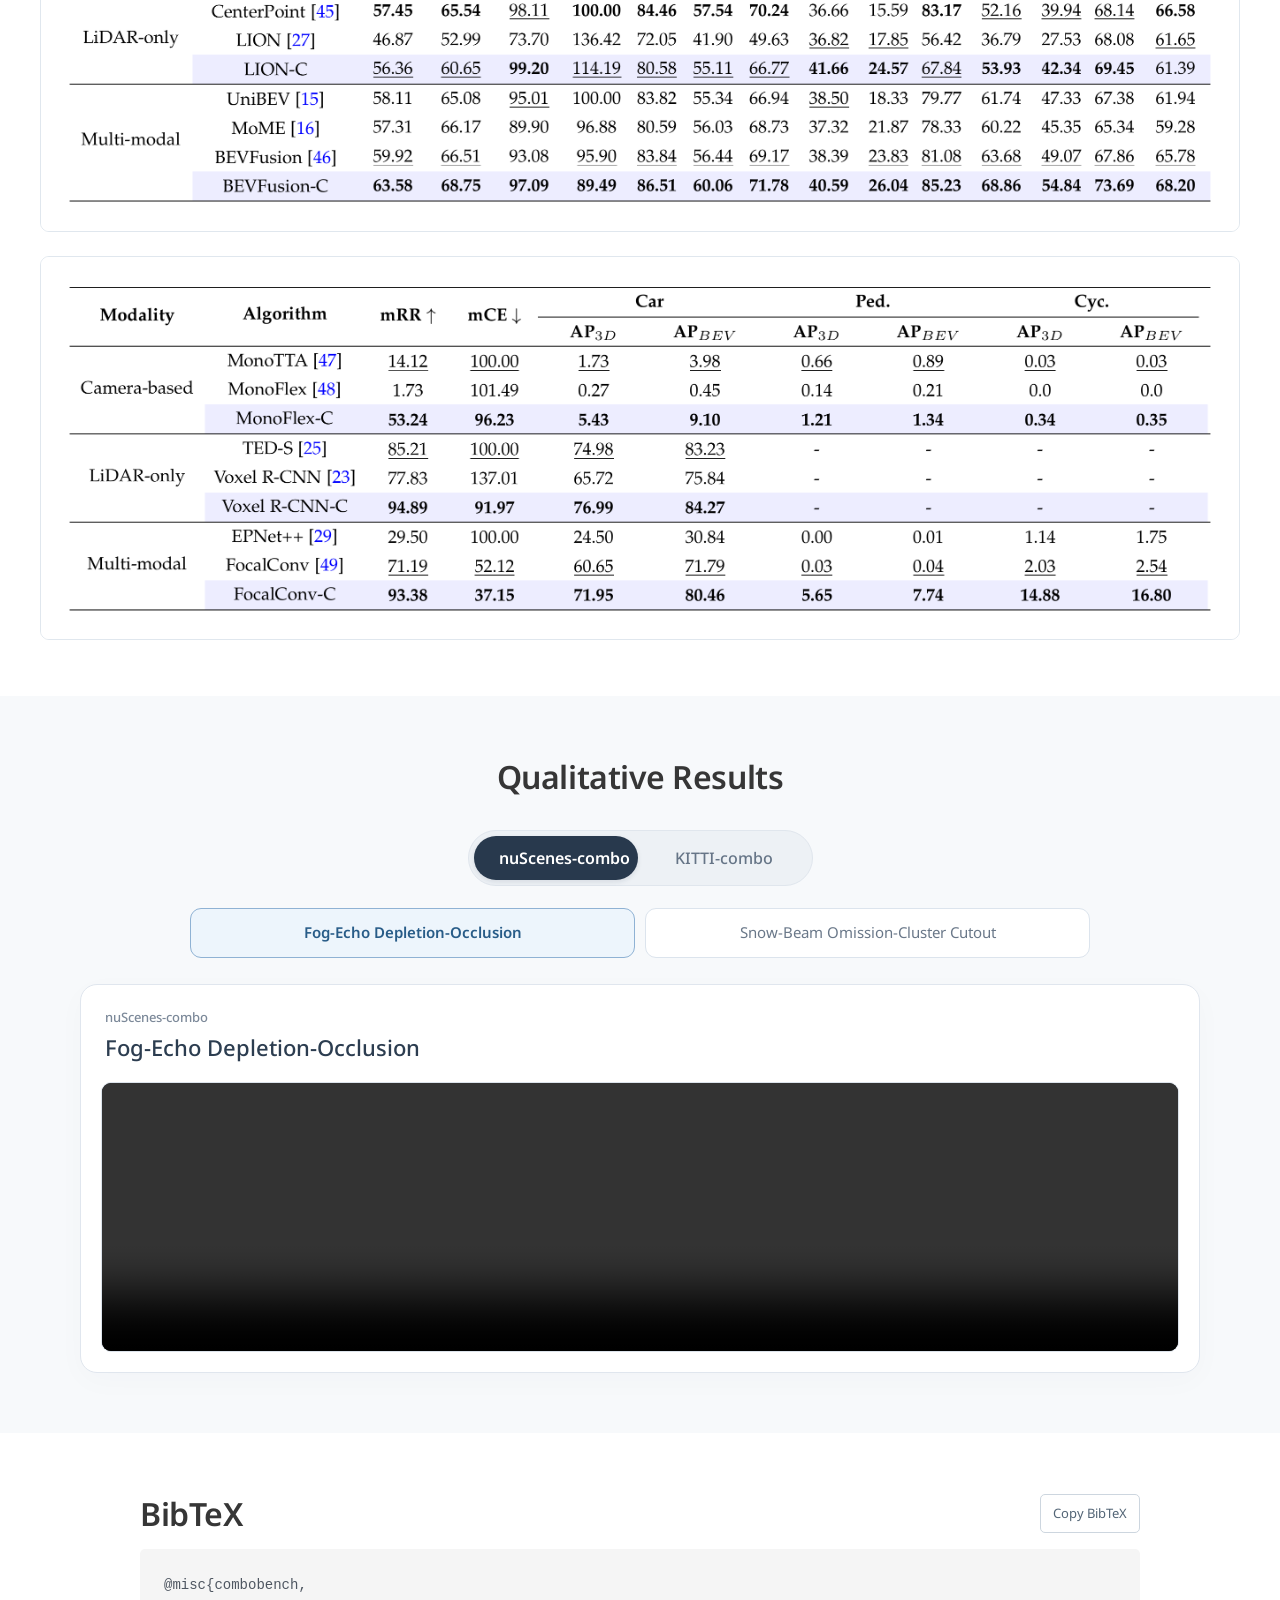
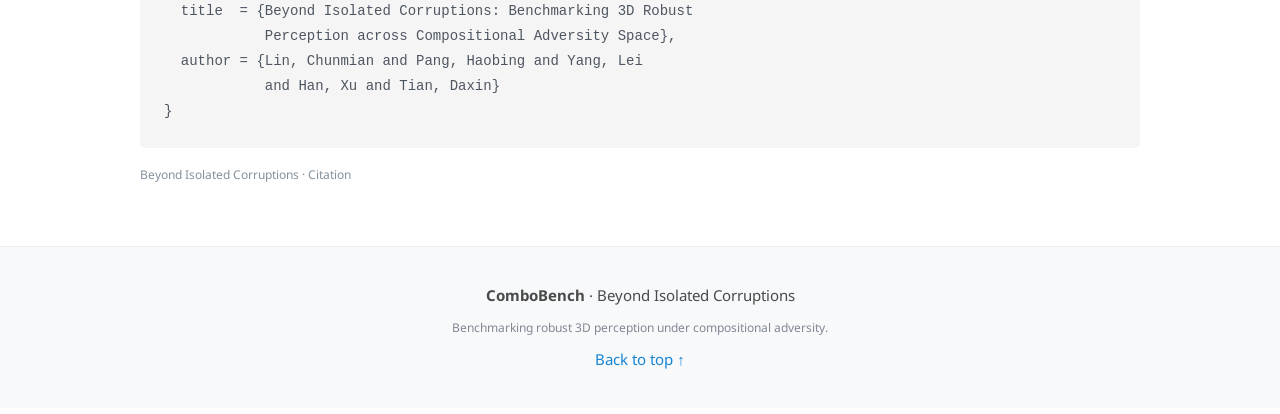
==== commit fbbf47d3: "Enable both KITTI qualitative videos and remove video posters" ====
--- a/project-page/index.html
+++ b/project-page/index.html
@@ -5,7 +5,7 @@
 <meta name="description" content="ComboBench: a configurable benchmark and corruption-aware expert framework for robust 3D perception under compositional sensing degradations.">
 <meta name="theme-color" content="#ffffff"><title>Beyond Isolated Corruptions: Benchmarking 3D Robust Perception</title>
 <link rel="icon" href="assets/favicon.svg" type="image/svg+xml"><link rel="stylesheet" href="styles-v3.css?v=9">
-<script src="site-config.js?v=16" defer></script><script src="script-v3.js?v=16" defer></script>
+<script src="site-config.js?v=17" defer></script><script src="script-v3.js?v=17" defer></script>
 <link rel="stylesheet" href="styles-v9.css?v=16"></head>
 
 <body><a class="skip-link" href="#main">Skip to content</a>
@@ -56,7 +56,7 @@
         <h3 id="active-video-title">Fog-Echo Depletion-Occlusion</h3>
       </header>
       <div class="qualitative-player-shell">
-        <video id="qualitative-player" controls muted playsinline preload="metadata" poster="assets/videos/fog_occlusion_echo.jpg" src="assets/videos/fog_occlusion_echo.mp4" aria-label="nuScenes-combo: Fog-Echo Depletion-Occlusion"></video>
+        <video id="qualitative-player" controls muted playsinline preload="metadata" src="assets/videos/fog_occlusion_echo.mp4" aria-label="nuScenes-combo: Fog-Echo Depletion-Occlusion"></video>
         <div id="qualitative-empty" role="status" hidden>
           <span class="reserved-play" aria-hidden="true"><svg viewBox="0 0 32 32" width="32" height="32"><path d="M12 8.5 24 16 12 23.5Z" fill="currentColor"/></svg></span>
           <p>Video not available yet.</p>
